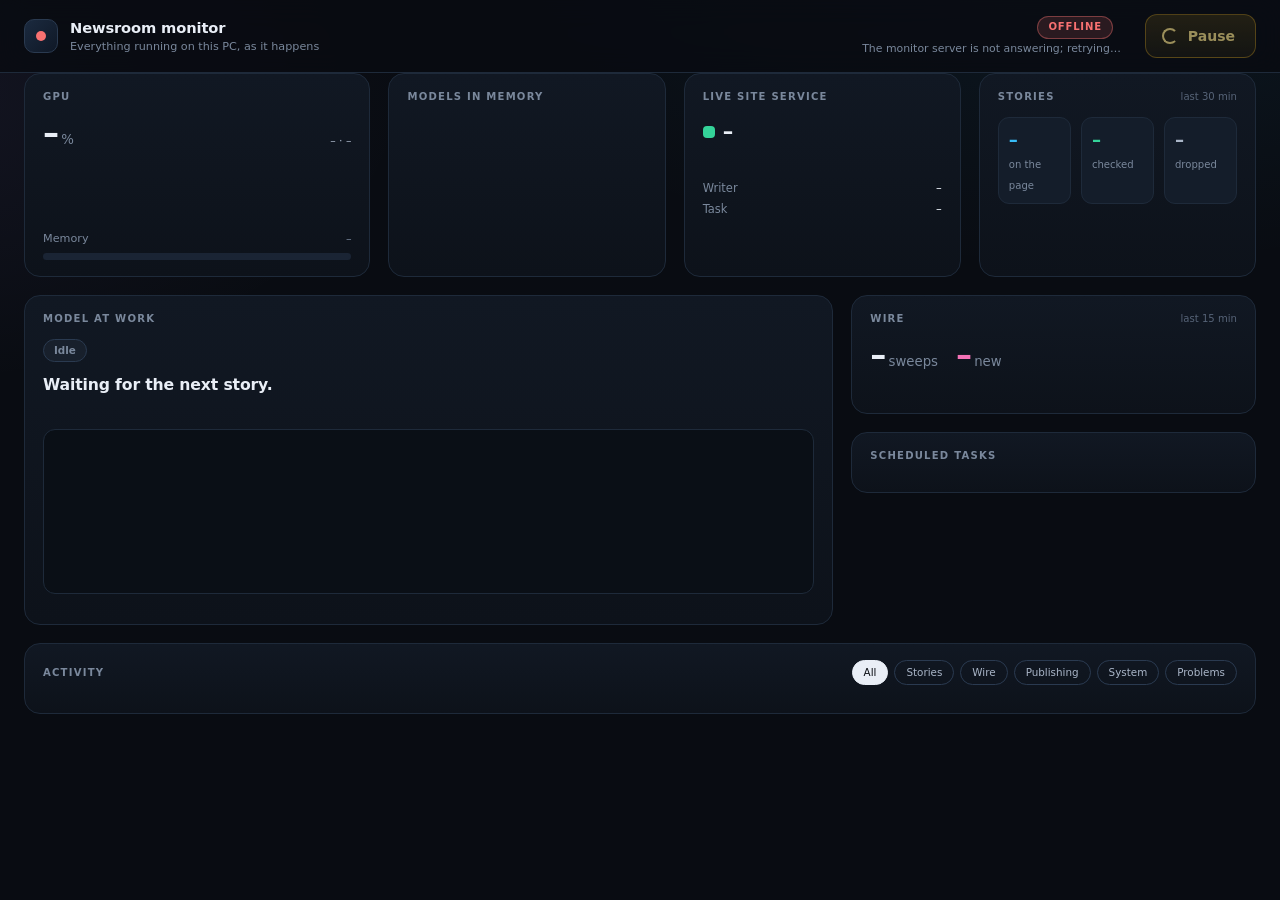
==== monitor/index.html @ ed770d17 "Local monitor: every task live, with a Pause / Resume control Co-Authored-By: Claude Opus 5.5 <norep" ====
<!doctype html>
<html lang="en">
<head>
<meta charset="utf-8">
<meta name="viewport" content="width=device-width, initial-scale=1">
<meta name="color-scheme" content="dark">
<title>Newsroom Monitor</title>
<link rel="icon" href="data:image/svg+xml,%3Csvg xmlns='http://www.w3.org/2000/svg' viewBox='0 0 32 32'%3E%3Ccircle cx='16' cy='16' r='9' fill='%2334D399'/%3E%3C/svg%3E">
<style>
  :root{
    --bg:#090C12;--bg2:#0D121A;--panel:#111823;--panel2:#141D2A;--line:#1E2A3A;--line2:#2A3A50;
    --ink:#E9EEF6;--soft:#AAB6C8;--dim:#7A889C;--faint:#566377;
    --green:#34D399;--green-w:rgba(52,211,153,.14);--cyan:#38BDF8;--cyan-w:rgba(56,189,248,.14);
    --violet:#A78BFA;--violet-w:rgba(167,139,250,.15);--amber:#FBBF24;--amber-w:rgba(251,191,36,.14);
    --red:#F87171;--red-w:rgba(248,113,113,.14);--pink:#F472B6;
    --mono:"Cascadia Code","JetBrains Mono",Consolas,ui-monospace,monospace;
    --sans:"Segoe UI Variable Text","Segoe UI",Inter,system-ui,sans-serif;
    color-scheme:dark;
  }
  *{box-sizing:border-box}
  html,body{margin:0;background:var(--bg);color:var(--ink);font:14px/1.45 var(--sans);-webkit-font-smoothing:antialiased}
  body{background:radial-gradient(1200px 600px at 85% -10%,rgba(56,189,248,.08),transparent 60%),radial-gradient(900px 500px at -10% 10%,rgba(167,139,250,.07),transparent 60%),var(--bg);min-height:100vh}
  .wrap{max-width:1500px;margin:0 auto;padding:0 24px}
  button{font:inherit;color:inherit}

  /* ---- header ---- */
  header{position:sticky;top:0;z-index:5;background:rgba(9,12,18,.82);backdrop-filter:blur(14px);border-bottom:1px solid var(--line)}
  .bar{display:flex;align-items:center;gap:24px;padding-block:14px}
  .brand{display:flex;align-items:center;gap:12px;min-width:0}
  .mark{position:relative;width:34px;height:34px;border-radius:10px;background:linear-gradient(135deg,#1B2A3F,#0F1826);border:1px solid var(--line2);display:grid;place-items:center;flex:none}
  .mark i{width:10px;height:10px;border-radius:50%;background:var(--green);box-shadow:0 0 0 0 rgba(52,211,153,.6);animation:pulse 2s infinite}
  .paused .mark i{background:var(--amber);animation:none;box-shadow:0 0 12px rgba(251,191,36,.5)}
  .down .mark i{background:var(--red);animation:none}
  @keyframes pulse{0%{box-shadow:0 0 0 0 rgba(52,211,153,.55)}70%{box-shadow:0 0 0 10px rgba(52,211,153,0)}100%{box-shadow:0 0 0 0 rgba(52,211,153,0)}}
  .brand h1{margin:0;font-size:1.05rem;font-weight:650;letter-spacing:-.01em}
  .brand p{margin:0;color:var(--dim);font-size:.8rem}
  .status{margin-left:auto;display:flex;flex-direction:column;align-items:flex-end;gap:2px;text-align:right;min-width:0}
  .state{display:inline-flex;align-items:center;gap:8px;font-weight:650;font-size:.95rem}
  .state .pill{padding:3px 10px;border-radius:999px;font-size:.72rem;letter-spacing:.08em;text-transform:uppercase;background:var(--green-w);color:var(--green);border:1px solid rgba(52,211,153,.35)}
  .paused .state .pill{background:var(--amber-w);color:var(--amber);border-color:rgba(251,191,36,.4)}
  .down .state .pill{background:var(--red-w);color:var(--red);border-color:rgba(248,113,113,.4)}
  .status small{color:var(--dim);font-size:.78rem;max-width:520px;white-space:nowrap;overflow:hidden;text-overflow:ellipsis}
  .control{display:inline-flex;align-items:center;gap:10px;padding:11px 20px 11px 16px;border-radius:12px;border:1px solid rgba(251,191,36,.45);background:linear-gradient(180deg,rgba(251,191,36,.18),rgba(251,191,36,.08));color:#FDE68A;font-weight:650;cursor:pointer;transition:transform .12s,background .2s,border-color .2s;flex:none}
  .control:hover{background:linear-gradient(180deg,rgba(251,191,36,.28),rgba(251,191,36,.12))}
  .control:active{transform:translateY(1px)}
  .control:focus-visible{outline:2px solid var(--amber);outline-offset:3px}
  .control svg{width:18px;height:18px}
  .control.resume{border-color:rgba(52,211,153,.5);background:linear-gradient(180deg,rgba(52,211,153,.2),rgba(52,211,153,.08));color:#A7F3D0}
  .control.resume:hover{background:linear-gradient(180deg,rgba(52,211,153,.3),rgba(52,211,153,.12))}
  .control.resume:focus-visible{outline-color:var(--green)}
  .control[disabled]{opacity:.6;cursor:progress}
  .control .spin{display:none;width:16px;height:16px;border:2px solid currentColor;border-right-color:transparent;border-radius:50%;animation:spin .8s linear infinite}
  .control[disabled] .spin{display:block}.control[disabled] svg{display:none}
  @keyframes spin{to{transform:rotate(360deg)}}
  .conn{display:inline-flex;align-items:center;gap:6px;color:var(--faint);font-size:.74rem}
  .conn i{width:6px;height:6px;border-radius:50%;background:var(--green)}
  .conn.off i{background:var(--red)}

  /* ---- grid and panels ---- */
  main{padding-block:22px 40px;display:grid;gap:18px}
  .row{display:grid;gap:18px}
  .top{grid-template-columns:1.25fr 1fr 1fr 1fr}
  .mid{grid-template-columns:minmax(0,2fr) minmax(0,1fr)}
  .panel{background:linear-gradient(180deg,var(--panel),var(--bg2));border:1px solid var(--line);border-radius:16px;padding:16px 18px;min-width:0;position:relative;overflow:hidden}
  .panel h2{margin:0 0 12px;display:flex;align-items:center;gap:8px;font-size:.72rem;font-weight:650;letter-spacing:.12em;text-transform:uppercase;color:var(--dim)}
  .panel h2 .aside{margin-left:auto;letter-spacing:0;text-transform:none;font-weight:500;color:var(--faint)}
  .big{font-size:2.3rem;font-weight:650;letter-spacing:-.03em;line-height:1;font-variant-numeric:tabular-nums}
  .big small{font-size:.95rem;color:var(--dim);font-weight:500;letter-spacing:0;margin-left:3px}
  .sub{color:var(--dim);font-size:.8rem}
  .kv{display:grid;grid-template-columns:auto 1fr;gap:5px 14px;font-size:.82rem;margin-top:10px}
  .kv dt{color:var(--dim)}.kv dd{margin:0;text-align:right;font-variant-numeric:tabular-nums;white-space:nowrap;overflow:hidden;text-overflow:ellipsis}
  .meter{height:7px;border-radius:99px;background:#1A2434;overflow:hidden;margin-top:6px}
  .meter b{display:block;height:100%;border-radius:99px;background:linear-gradient(90deg,var(--violet),var(--cyan));width:0;transition:width .6s ease}
  .spark{width:100%;height:64px;display:block;margin-top:10px}
  .gpu-head{display:flex;align-items:flex-end;justify-content:space-between;gap:12px}
  .gpu-name{font-size:.78rem;color:var(--soft);text-align:right}

  .chips{display:flex;flex-direction:column;gap:8px}
  .model{display:flex;align-items:center;gap:10px;padding:9px 11px;border-radius:11px;background:var(--panel2);border:1px solid var(--line)}
  .model .dot{width:8px;height:8px;border-radius:50%;background:var(--violet);box-shadow:0 0 10px var(--violet);flex:none}
  .model b{font-weight:600;font-size:.85rem;white-space:nowrap;overflow:hidden;text-overflow:ellipsis;min-width:0;flex:1}
  .model span{font-size:.75rem;color:var(--dim);white-space:nowrap}
  .empty{color:var(--faint);font-size:.85rem;padding:10px 0}

  .level{display:inline-flex;align-items:center;gap:8px;font-size:1.5rem;font-weight:700;letter-spacing:.02em}
  .level i{width:12px;height:12px;border-radius:4px;background:var(--green)}
  .level.LITE i{background:var(--cyan)}.level.HEADLINES i,.level.FROZEN i{background:var(--red)}.level.PAUSED i{background:var(--amber)}
  .workers{display:flex;flex-wrap:wrap;gap:6px;margin-top:12px}
  .workers span{font-size:.72rem;padding:3px 8px;border-radius:7px;background:var(--panel2);border:1px solid var(--line);color:var(--soft)}
  .workers span.warn{border-color:rgba(251,191,36,.45);color:var(--amber)}

  .counts{display:grid;grid-template-columns:repeat(3,1fr);gap:10px}
  .counts div{background:var(--panel2);border:1px solid var(--line);border-radius:11px;padding:9px 10px}
  .counts b{display:block;font-size:1.3rem;font-weight:650;font-variant-numeric:tabular-nums;letter-spacing:-.02em}
  .counts span{font-size:.72rem;color:var(--dim)}
  .counts .c1 b{color:var(--green)}.counts .c2 b{color:var(--cyan)}.counts .c3 b{color:var(--soft)}
  .bars{display:flex;align-items:flex-end;gap:2px;height:44px;margin-top:12px}
  .bars i{flex:1;background:var(--line2);border-radius:2px 2px 0 0;min-height:2px;position:relative}
  .bars i s{position:absolute;left:0;right:0;bottom:0;background:linear-gradient(180deg,var(--cyan),var(--green));border-radius:2px 2px 0 0;text-decoration:none}

  /* ---- model at work ---- */
  .work{min-height:330px;display:flex;flex-direction:column}
  .work-head{display:flex;flex-wrap:wrap;align-items:center;gap:8px 10px}
  .badge{display:inline-flex;align-items:center;gap:6px;padding:3px 10px;border-radius:999px;font-size:.74rem;font-weight:650;background:var(--violet-w);color:var(--violet);border:1px solid rgba(167,139,250,.35)}
  .badge.check{background:var(--cyan-w);color:var(--cyan);border-color:rgba(56,189,248,.35)}
  .badge.idle{background:#18202C;color:var(--dim);border-color:var(--line2)}
  .tag{font-size:.74rem;color:var(--soft);padding:3px 9px;border-radius:999px;border:1px solid var(--line2);font-family:var(--mono)}
  .elapsed{margin-left:auto;font-family:var(--mono);font-size:.82rem;color:var(--soft);font-variant-numeric:tabular-nums}
  .subject{margin:12px 0 10px;font-size:1.12rem;font-weight:600;letter-spacing:-.01em;line-height:1.35}
  .ink{flex:1;margin:0;padding:14px 16px;border-radius:12px;background:#0A0F16;border:1px solid var(--line);font:12.5px/1.6 var(--mono);color:#CFE3F7;white-space:pre-wrap;word-break:break-word;overflow:auto;max-height:300px;min-height:150px}
  .ink.live::after{content:"▍";color:var(--cyan);animation:blink 1s steps(2) infinite}
  @keyframes blink{50%{opacity:0}}
  .calls{list-style:none;margin:14px 0 0;padding:0;display:flex;flex-direction:column;gap:6px}
  .calls li{display:grid;grid-template-columns:110px minmax(0,1fr) auto;gap:12px;align-items:center;font-size:.8rem;padding:7px 10px;border-radius:9px;background:var(--panel2);border:1px solid var(--line)}
  .calls .p{color:var(--violet);font-weight:600;white-space:nowrap;overflow:hidden;text-overflow:ellipsis}
  .calls .p.check{color:var(--cyan)}
  .calls .s{white-space:nowrap;overflow:hidden;text-overflow:ellipsis;color:var(--soft)}
  .calls .m{font-family:var(--mono);color:var(--dim);font-size:.74rem;white-space:nowrap}
  .calls .bad{color:var(--red)}

  .side{display:flex;flex-direction:column;gap:18px;min-width:0}
  .wire-big{display:flex;gap:18px;align-items:baseline}
  .wire-last{margin-top:10px;font-size:.8rem;color:var(--soft);white-space:nowrap;overflow:hidden;text-overflow:ellipsis}
  .tasks{list-style:none;margin:0;padding:0;display:flex;flex-direction:column}
  .tasks li{display:grid;grid-template-columns:10px minmax(0,1fr) auto;gap:10px;align-items:center;padding:8px 0;border-top:1px solid var(--line)}
  .tasks li:first-child{border-top:0}
  .tasks i{width:8px;height:8px;border-radius:50%;background:var(--faint)}
  .tasks .Running i{background:var(--green);box-shadow:0 0 8px rgba(52,211,153,.7)}
  .tasks .Ready i{background:var(--cyan)}
  .tasks .Disabled i{background:var(--amber)}
  .tasks .retired{opacity:.5}
  .tasks b{display:block;font-size:.82rem;font-weight:600;white-space:nowrap;overflow:hidden;text-overflow:ellipsis}
  .tasks small{display:block;font-size:.74rem;color:var(--dim);white-space:nowrap;overflow:hidden;text-overflow:ellipsis}
  .tasks em{font-style:normal;font-size:.72rem;color:var(--soft);text-align:right;white-space:nowrap}

  /* ---- activity ---- */
  .filters{display:flex;flex-wrap:wrap;gap:6px;margin-left:auto}
  .filters button{border:1px solid var(--line2);background:transparent;color:var(--soft);font-size:.74rem;padding:4px 11px;border-radius:999px;cursor:pointer;letter-spacing:0;text-transform:none;font-weight:500}
  .filters button[aria-pressed=true]{background:var(--ink);color:var(--bg);border-color:var(--ink)}
  .filters button:focus-visible{outline:2px solid var(--cyan);outline-offset:2px}
  .feed{list-style:none;margin:0;padding:0;max-height:560px;overflow:auto}
  .feed li{display:grid;grid-template-columns:76px 128px minmax(0,1fr);gap:14px;align-items:baseline;padding:9px 4px;border-top:1px solid var(--line);font-size:.84rem}
  .feed li:first-child{border-top:0}
  .feed li.new{animation:arrive .9s ease}
  @keyframes arrive{from{background:rgba(56,189,248,.12)}to{background:transparent}}
  .feed time{font-family:var(--mono);color:var(--faint);font-size:.76rem}
  .kind{justify-self:start;font-size:.7rem;font-weight:650;letter-spacing:.04em;padding:2px 8px;border-radius:6px;white-space:nowrap;background:#18202C;color:var(--soft)}
  .k-story{background:var(--green-w);color:var(--green)}.k-check{background:var(--cyan-w);color:var(--cyan)}
  .k-drop{background:#18202C;color:var(--dim)}.k-pub{background:var(--violet-w);color:var(--violet)}
  .k-wire{background:rgba(244,114,182,.12);color:var(--pink)}.k-sys{background:var(--amber-w);color:var(--amber)}
  .k-bad{background:var(--red-w);color:var(--red)}
  .what{min-width:0}
  .what b{font-weight:550}
  .what span{color:var(--dim)}
  .what .why{display:block;color:var(--faint);font-size:.78rem;white-space:nowrap;overflow:hidden;text-overflow:ellipsis}

  .toast{position:fixed;left:50%;bottom:24px;transform:translate(-50%,20px);opacity:0;background:var(--panel2);border:1px solid var(--line2);padding:11px 18px;border-radius:12px;box-shadow:0 12px 40px rgba(0,0,0,.45);transition:all .25s;font-size:.85rem;pointer-events:none;max-width:90vw}
  .toast.show{opacity:1;transform:translate(-50%,0)}
  .toast.bad{border-color:rgba(248,113,113,.5)}

  @media (max-width:1200px){.top{grid-template-columns:1fr 1fr}.mid{grid-template-columns:1fr}}
  @media (max-width:640px){
    .wrap{padding:0 16px}
    .bar{flex-wrap:wrap;gap:12px}
    .status{order:3;flex-basis:100%;align-items:flex-start;text-align:left}
    .control{margin-left:auto}
    .top{grid-template-columns:1fr}
    .feed li{grid-template-columns:62px minmax(0,1fr)}
    .feed .kind{grid-column:2}.feed .what{grid-column:1/-1}
    .calls li{grid-template-columns:90px minmax(0,1fr)}.calls .m{display:none}
  }
  @media (prefers-reduced-motion:reduce){*{animation:none!important;transition:none!important}}
</style>
</head>
<body>
<header>
  <div class="wrap bar">
    <div class="brand">
      <div class="mark" aria-hidden="true"><i></i></div>
      <div><h1>Newsroom monitor</h1><p>Everything running on this PC, as it happens</p></div>
    </div>
    <div class="status">
      <div class="state"><span class="pill" id="state-pill">Connecting</span><span id="state-text"></span></div>
      <small id="state-detail"> </small>
    </div>
    <button type="button" class="control" id="control" disabled>
      <span class="spin" aria-hidden="true"></span>
      <svg viewBox="0 0 24 24" fill="currentColor" aria-hidden="true" id="control-icon"><rect x="6" y="5" width="4" height="14" rx="1.2"/><rect x="14" y="5" width="4" height="14" rx="1.2"/></svg>
      <span id="control-text">Pause</span>
    </button>
  </div>
</header>

<main class="wrap">
  <section class="row top" aria-label="Machine">
    <article class="panel">
      <h2>GPU <span class="aside" id="gpu-name"></span></h2>
      <div class="gpu-head">
        <div class="big" id="gpu-util">–<small>%</small></div>
        <div class="gpu-name"><span id="gpu-temp">–</span> · <span id="gpu-power">–</span></div>
      </div>
      <svg class="spark" id="spark" viewBox="0 0 300 64" preserveAspectRatio="none" aria-label="GPU use over the last ten minutes" role="img"></svg>
      <div class="sub" style="display:flex;justify-content:space-between;margin-top:8px"><span>Memory</span><span id="gpu-mem">–</span></div>
      <div class="meter"><b id="gpu-mem-bar"></b></div>
    </article>
    <article class="panel">
      <h2>Models in memory <span class="aside" id="ollama-up"></span></h2>
      <div class="chips" id="models"></div>
    </article>
    <article class="panel">
      <h2>Live site service <span class="aside" id="beat-age"></span></h2>
      <div class="level" id="level"><i></i><span>–</span></div>
      <div class="sub" id="level-why" style="margin-top:6px">&nbsp;</div>
      <dl class="kv"><dt>Writer</dt><dd id="writer">–</dd><dt>Task</dt><dd id="task-state">–</dd></dl>
      <div class="workers" id="workers"></div>
    </article>
    <article class="panel">
      <h2>Stories <span class="aside">last 30 min</span></h2>
      <div class="counts">
        <div class="c2"><b id="n-headline">–</b><span>on the page</span></div>
        <div class="c1"><b id="n-verified">–</b><span>checked</span></div>
        <div class="c3"><b id="n-dropped">–</b><span>dropped</span></div>
      </div>
      <div class="bars" id="bars" aria-label="Stories on the page, per minute" role="img"></div>
    </article>
  </section>

  <section class="row mid">
    <article class="panel work" aria-live="off">
      <h2>Model at work</h2>
      <div class="work-head">
        <span class="badge idle" id="work-badge">Idle</span>
        <span class="tag" id="work-model" hidden></span>
        <span class="elapsed" id="work-time"></span>
      </div>
      <p class="subject" id="work-subject">Waiting for the next story.</p>
      <p class="sub" id="ink-note" style="margin:0 0 8px">&nbsp;</p>
      <pre class="ink" id="ink"></pre>
      <ul class="calls" id="calls"></ul>
    </article>
    <div class="side">
      <article class="panel">
        <h2>Wire <span class="aside">last 15 min</span></h2>
        <div class="wire-big"><div class="big" id="w-sweeps">–<small>sweeps</small></div><div class="big" id="w-new" style="color:var(--pink)">–<small>new</small></div></div>
        <div class="wire-last" id="w-last">&nbsp;</div>
      </article>
      <article class="panel">
        <h2>Scheduled tasks <span class="aside" id="tasks-note"></span></h2>
        <ul class="tasks" id="tasks"></ul>
      </article>
    </div>
  </section>

  <section class="panel" aria-label="Activity">
    <h2>Activity
      <span class="filters" id="filters">
        <button type="button" data-f="all" aria-pressed="true">All</button>
        <button type="button" data-f="story" aria-pressed="false">Stories</button>
        <button type="button" data-f="wire" aria-pressed="false">Wire</button>
        <button type="button" data-f="pub" aria-pressed="false">Publishing</button>
        <button type="button" data-f="sys" aria-pressed="false">System</button>
        <button type="button" data-f="bad" aria-pressed="false">Problems</button>
      </span>
    </h2>
    <ul class="feed" id="feed"></ul>
  </section>
</main>

<div class="toast" id="toast" role="status"></div>

<script>
(function () {
  "use strict";
  var $ = function (id) { return document.getElementById(id); };
  function el(tag, cls, text) { var n = document.createElement(tag); if (cls) n.className = cls; if (text != null) n.textContent = text; return n; }
  function clock(t) { return new Date(t).toLocaleTimeString([], { hour: "2-digit", minute: "2-digit", second: "2-digit" }); }
  function ago(sec) { sec = Math.max(0, Math.round(sec)); return sec < 60 ? sec + " s" : sec < 3600 ? Math.round(sec / 60) + " min" : (sec / 3600).toFixed(1) + " h"; }
  function gb(bytes) { return (bytes / 1073741824).toFixed(1) + " GB"; }

  var PURPOSE = {
    live_triage: ["Filing", "Deciding if it is on topic, and which desk"],
    story_summary: ["Summarizing", "Writing the summary readers see"],
    entailment: ["Checking", "Checking the summary against the article"],
    live_score: ["Rating", "Rating how significant the story is"],
    live_sort: ["Sorting", "Same event as an earlier story? U.S. or world?"]
  };
  var state = { s: null, calls: [], open: null, events: [], filter: "all", sweeps: [], perMin: {} };

  /* ---------- the activity feed ---------- */
  function describe(e) {
    var k = e.kind, t = e.title || "";
    switch (k) {
      case "live-arrive": return ["On the page", "k-story", t, (e.source || "") + (e.status === "headline" ? " · headline only" : " · summarized"), "story"];
      case "live-verified": return ["Checked", "k-check", t, "significance " + e.score, "story"];
      case "live-drop": return ["Dropped", "k-drop", t, e.reason, "story"];
      case "live-sort": return ["Sorted", "k-story", t, (e.same_as ? "same event as an earlier story · " : "") + (e.scope === "world" ? "world" : "U.S.") + (e.reason ? " · " + e.reason : ""), "story"];
      case "live-sort-fail": return ["Sort failed", "k-bad", t, e.error || e.reason, "bad"];
      case "live-lead-check": return [String(e.swap) === "true" || e.swap === true ? "New lead" : "Lead check", "k-check", t, "score " + e.score + " · " + (e.reason || ""), "story"];
      case "live-lead-override": return ["Your lead pick", "k-sys", t || e.story_id, e.until ? "until " + clock(e.until) : "", "story"];
      case "live-publish": return ["Page rebuilt", "k-pub", e.stories + " stories", e.lead ? "lead: " + e.lead : "", "pub"];
      case "live-push": return ["Pushed live", "k-pub", e.stories + " stories sent to the public site", "", "pub"];
      case "live-push-fail": return ["Push failed", "k-bad", "The public site was not updated", e.error, "bad"];
      case "live-publish-fail": return ["Publish failed", "k-bad", "The page was not rebuilt", e.error, "bad"];
      case "live-days": return ["Archive", "k-pub", "Past days updated", e.files, "pub"];
      case "live-days-fail": return ["Archive failed", "k-bad", "Past days not updated", e.error, "bad"];
      case "live-market": return ["Markets", "k-wire", e.quotes + " quotes refreshed", "", "wire"];
      case "live-sweep": return ["Wire", "k-wire", e.source, e["new"] + " new of " + e.items, "wire"];
      case "live-source-fail": return ["Source failed", "k-bad", e.source, e.error, "bad"];
      case "live-level": return ["Level", /FROZEN|HEADLINES/.test(e.level) ? "k-bad" : "k-sys", (e.previous || "?") + " → " + e.level, e.reason, /FROZEN|HEADLINES/.test(e.level) ? "bad" : "sys"];
      case "live-writer": return ["Writer", "k-sys", "Switched to the " + e.which + " model", e.model, "sys"];
      case "live-start": return ["Started", "k-sys", "The live service started", "", "sys"];
      case "live-stop": return ["Stopped", "k-sys", "The live service stopped", "", "sys"];
      case "live-hung": return ["Hung", "k-bad", "Workers stopped answering", (e.workers || []).join(", "), "bad"];
      case "live-quarantine": return ["Held back", "k-bad", t, e.reason, "bad"];
      case "live-config-error": return ["Config error", "k-bad", "config/live.yaml", e.error, "bad"];
      case "owner-pause": return ["Paused", "k-sys", "You paused the newsroom", (e.unloaded && e.unloaded.length ? "unloaded " + e.unloaded.join(", ") : "no models were loaded"), "sys"];
      case "owner-resume": return ["Resumed", "k-sys", "You resumed the newsroom", "", "sys"];
      default: return null;
    }
  }
  function row(e, fresh) {
    var d = describe(e);
    if (!d) return null;
    var li = el("li", fresh ? "new" : "");
    li.dataset.f = d[4];
    li.appendChild(el("time", null, clock(e.t)));
    li.appendChild(el("span", "kind " + d[1], d[0]));
    var what = el("div", "what");
    what.appendChild(el("b", null, d[2] || ""));
    if (d[3]) what.appendChild(el("span", "why", d[3]));
    li.appendChild(what);
    li.hidden = !shows(li);
    return li;
  }
  function shows(li) { return state.filter === "all" || li.dataset.f === state.filter || (state.filter === "bad" && li.querySelector(".k-bad")); }
  function addRow(e, fresh) {
    if (e.kind === "live-sweep" && !Number(e["new"])) return;
    var li = row(e, fresh);
    if (!li) return;
    var feed = $("feed");
    feed.insertBefore(li, feed.firstChild);
    while (feed.children.length > 400) feed.removeChild(feed.lastChild);
  }
  $("filters").addEventListener("click", function (ev) {
    var b = ev.target.closest("button");
    if (!b) return;
    state.filter = b.dataset.f;
    Array.prototype.forEach.call(this.children, function (x) { x.setAttribute("aria-pressed", String(x === b)); });
    Array.prototype.forEach.call($("feed").children, function (li) { li.hidden = !shows(li); });
  });

  /* ---------- per-minute bars and the wire ---------- */
  function minute(t) { return Math.floor(new Date(t).getTime() / 60000); }
  function count(e) {
    if (e.kind === "live-arrive" || e.kind === "live-verified" || e.kind === "live-drop") {
      var m = minute(e.t), c = state.perMin[m] || (state.perMin[m] = { arrive: 0, verified: 0, drop: 0 });
      c[e.kind === "live-arrive" ? "arrive" : e.kind === "live-verified" ? "verified" : "drop"]++;
    }
    if (e.kind === "live-sweep") state.sweeps.push(e);
  }
  function drawBars() {
    var now = minute(Date.now()), box = $("bars"), max = 1, totals = { arrive: 0, verified: 0, drop: 0 }, cols = [];
    for (var m = now - 29; m <= now; m++) {
      var c = state.perMin[m] || { arrive: 0, verified: 0, drop: 0 };
      totals.arrive += c.arrive; totals.verified += c.verified; totals.drop += c.drop;
      cols.push(c.arrive + c.verified); max = Math.max(max, c.arrive + c.verified);
    }
    box.textContent = "";
    cols.forEach(function (n) { var i = el("i"), s = el("s"); s.style.height = (n / max * 100) + "%"; i.appendChild(s); i.title = n + " stories"; box.appendChild(i); });
    $("n-verified").textContent = totals.verified; $("n-headline").textContent = totals.arrive; $("n-dropped").textContent = totals.drop;
    var cut = Date.now() - 15 * 60000;
    state.sweeps = state.sweeps.filter(function (e) { return new Date(e.t).getTime() >= cut; });
    var fresh = state.sweeps.reduce(function (n, e) { return n + Number(e["new"] || 0); }, 0);
    $("w-sweeps").firstChild.textContent = state.sweeps.length;
    $("w-new").firstChild.textContent = fresh;
    var last = state.sweeps[state.sweeps.length - 1];
    $("w-last").textContent = last ? "Last: " + last.source + " · " + clock(last.t) : "No sweeps in the last 15 minutes";
  }

  /* ---------- the model at work ---------- */
  function purpose(p) { return PURPOSE[p] || [p || "Model", ""]; }
  function startCall(e, replay) {
    state.open = { id: e.id, purpose: e.purpose, model: e.model, subject: e.subject || e.label || "", start: new Date(e.t).getTime(), text: "" };
    if (!replay) renderWork();
  }
  function endCall(e, replay) {
    var o = state.open && state.open.id === e.id ? state.open : null;
    state.calls.unshift({ purpose: o ? o.purpose : "", subject: o ? o.subject : "", model: o ? o.model : "", ok: String(e.ok) !== "false" && e.ok !== false,
      secs: o ? (new Date(e.t).getTime() - o.start) / 1000 : null, chars: e.chars, error: e.error, end: new Date(e.t).getTime() });
    state.calls = state.calls.slice(0, 6);
    if (o) state.last = o;
    state.open = null;
    if (!replay) { renderWork(); renderCalls(); }
  }
  function renderWork() {
    var o = state.open, badge = $("work-badge"), ink = $("ink");
    if (o) {
      var p = purpose(o.purpose);
      badge.textContent = p[0]; badge.className = "badge" + (o.purpose === "entailment" ? " check" : "");
      badge.title = p[1];
      $("work-model").hidden = false; $("work-model").textContent = o.model;
      $("work-subject").textContent = clean(o.subject);
      ink.textContent = o.text; ink.classList.add("live");
      ink.scrollTop = ink.scrollHeight;
      $("ink-note").textContent = p[1] + ", as it writes";
    } else {
      badge.textContent = "Idle"; badge.className = "badge idle"; badge.title = "";
      $("work-model").hidden = true;
      $("work-subject").textContent = state.s && state.s.paused ? "Paused. Nothing runs on the GPU until you resume." : "Waiting for the next story.";
      ink.classList.remove("live");
      ink.textContent = state.last ? state.last.text : "";
      $("ink-note").textContent = state.last ? "Last output: " + purpose(state.last.purpose)[0].toLowerCase() + " · " + clean(state.last.subject) + " · " + clock(state.last.start) : "No model output yet.";
    }
    tickWork();
  }
  // The subject is the start of the prompt: keep the story's title, not the text that follows it.
  function clean(subject) { return String(subject || "").replace(/^(HEADLINE|TITLE|STORY)\s+/, "").split(/\s+(?:SUMMARY|ARTICLE|SOURCE|TEXT|CANDIDATES?|EARLIER)\b/)[0]; }
  function tickWork() {
    var o = state.open;
    $("work-time").textContent = o ? ((Date.now() - o.start) / 1000).toFixed(0) + " s" : "";
  }
  function renderCalls() {
    var ul = $("calls");
    ul.textContent = "";
    state.calls.forEach(function (c) {
      var li = el("li"), p = purpose(c.purpose);
      li.appendChild(el("span", "p" + (c.purpose === "entailment" ? " check" : ""), p[0]));
      li.appendChild(el("span", "s", clean(c.subject)));
      li.appendChild(el("span", "m" + (c.ok ? "" : " bad"), c.ok ? (c.secs != null ? c.secs.toFixed(1) + " s · " : "") + (c.chars || 0) + " chars" : "failed" + (c.error ? ": " + String(c.error).slice(0, 40) : "")));
      ul.appendChild(li);
    });
  }

  /* ---------- the state: GPU, models, service, tasks ---------- */
  function spark(hist) {
    var svg = $("spark"), n = hist.length;
    if (n < 2) { svg.innerHTML = ""; return; }
    var t0 = Date.now() / 1000 - 600, pts = hist.map(function (h) { return [Math.max(0, (h[0] - t0) / 600 * 300), 62 - (h[1] || 0) / 100 * 58]; });
    var line = pts.map(function (p, i) { return (i ? "L" : "M") + p[0].toFixed(1) + " " + p[1].toFixed(1); }).join(" ");
    var area = line + " L" + pts[n - 1][0].toFixed(1) + " 64 L" + pts[0][0].toFixed(1) + " 64 Z";
    svg.innerHTML = '<defs><linearGradient id="g" x1="0" y1="0" x2="0" y2="1"><stop offset="0" stop-color="#38BDF8" stop-opacity=".45"/><stop offset="1" stop-color="#38BDF8" stop-opacity="0"/></linearGradient></defs>'
      + '<path d="M0 33 H300" stroke="#1E2A3A" stroke-dasharray="3 4" fill="none"/>'
      + '<path d="' + area + '" fill="url(#g)"/><path d="' + line + '" fill="none" stroke="#38BDF8" stroke-width="1.6" vector-effect="non-scaling-stroke"/>';
  }
  function renderState(s) {
    state.s = s;
    var g = s.gpu || {};
    $("gpu-name").textContent = g.name || "no NVIDIA card found";
    $("gpu-util").firstChild.textContent = g.util != null ? Math.round(g.util) : "–";
    $("gpu-temp").textContent = g.temp != null ? Math.round(g.temp) + " °C" : "–";
    $("gpu-power").textContent = g.power != null ? Math.round(g.power) + " W" : "–";
    $("gpu-mem").textContent = g.mem_total ? (g.mem_used / 1024).toFixed(1) + " / " + (g.mem_total / 1024).toFixed(1) + " GB" : "–";
    $("gpu-mem-bar").style.width = g.mem_total ? (g.mem_used / g.mem_total * 100).toFixed(1) + "%" : "0";
    spark(s.history || []);

    var models = (s.ollama || {}).models || [], box = $("models");
    $("ollama-up").textContent = (s.ollama || {}).up ? "Ollama running" : "Ollama not answering";
    box.textContent = "";
    if (!models.length) box.appendChild(el("div", "empty", "No models loaded. The newsroom is not using the GPU."));
    models.forEach(function (m) {
      var row = el("div", "model");
      row.appendChild(el("i", "dot"));
      row.appendChild(el("b", null, m.name));
      var left = m.until ? (new Date(m.until) - Date.now()) / 1000 : null;
      row.appendChild(el("span", null, gb(m.vram) + (left != null && left > 0 ? " · unloads in " + ago(left) : "") + (m.newsroom ? "" : " · not the newsroom's")));
      box.appendChild(row);
    });

    var b = s.heartbeat || {}, paused = !!s.paused, stale = b.age == null || b.age > 600;
    var running = s.service === "Running" && !stale;
    var levelName = paused ? "PAUSED" : running ? (b.level || "–") : s.service === "Running" ? "NOT ANSWERING" : "STOPPED";
    var lv = $("level");
    lv.className = "level " + (paused ? "PAUSED" : running ? b.level : "FROZEN");
    lv.lastChild.textContent = levelName;
    $("level-why").textContent = paused ? "Paused by you" + (s.pause && s.pause.since ? " at " + clock(s.pause.since) : "") : running ? (b.reason || "All lanes working") : "The service is not running";
    $("writer").textContent = b.writer || "–";
    $("task-state").textContent = s.service || "–";
    $("beat-age").textContent = b.age != null ? "heartbeat " + ago(b.age) + " ago" : "";
    var w = $("workers"); w.textContent = "";
    Object.keys(b.workers || {}).forEach(function (k) {
      var n = b.workers[k], sp = el("span", n ? "warn" : "", k + (n ? " · " + n + " restart" + (n > 1 ? "s" : "") : ""));
      w.appendChild(sp);
    });

    var tasks = $("tasks"); tasks.textContent = "";
    (s.tasks || []).forEach(function (t) {
      var li = el("li", (t.state || "") + (/^Retired/.test(t.about) ? " retired" : ""));
      li.appendChild(el("i"));
      var mid = el("div");
      mid.appendChild(el("b", null, t.name.replace(/^newsroom-/, "")));
      mid.appendChild(el("small", null, t.about || ""));
      li.appendChild(mid);
      var when = t.state === "Running" ? "running" : t.state === "Disabled" ? "disabled" : t.next ? "next " + new Date(t.next).toLocaleTimeString([], { hour: "2-digit", minute: "2-digit" }) : t.state;
      li.appendChild(el("em", null, when));
      li.title = "Last run " + (t.last ? new Date(t.last).toLocaleString() : "never") + " · result " + t.result;
      tasks.appendChild(li);
    });
    $("tasks-note").textContent = (s.tasks || []).length ? "" : "loading…";

    document.body.className = paused ? "paused" : running ? "" : "down";
    $("state-pill").textContent = paused ? "Paused" : running ? "Running" : "Stopped";
    $("state-text").textContent = paused ? "No newsroom work on the GPU" : running ? (state.open ? purpose(state.open.purpose)[0] + " now" : "Live") : "";
    $("state-detail").textContent = paused ? "Resume to start the live site again" : running ? "Level " + b.level + (b.reason ? " · " + b.reason : "") : "The live-site task is " + (s.service || "unknown").toLowerCase();
    var c = $("control");
    c.disabled = !!s.busy || state.posting;
    c.classList.toggle("resume", paused);
    $("control-text").textContent = s.busy === "pausing" ? "Pausing…" : s.busy === "resuming" ? "Resuming…" : paused ? "Resume" : "Pause";
    $("control-icon").innerHTML = paused ? '<path d="M8 5.5v13a1 1 0 0 0 1.5.86l10.2-6.5a1 1 0 0 0 0-1.72L9.5 4.64A1 1 0 0 0 8 5.5z"/>' : '<rect x="6" y="5" width="4" height="14" rx="1.2"/><rect x="14" y="5" width="4" height="14" rx="1.2"/>';
    c.title = paused ? "Start the live site and its model work again" : "Stop the live site and free the GPU: no newsroom model runs until you resume";
    if (!state.open) renderWork();
  }

  /* ---------- pause / resume ---------- */
  function toast(text, bad) {
    var t = $("toast"); t.textContent = text; t.className = "toast show" + (bad ? " bad" : "");
    clearTimeout(toast.timer); toast.timer = setTimeout(function () { t.className = "toast"; }, 4200);
  }
  $("control").addEventListener("click", function () {
    var resume = state.s && state.s.paused, c = this;
    state.posting = true; c.disabled = true;
    $("control-text").textContent = resume ? "Resuming…" : "Pausing…";
    fetch(resume ? "/api/resume" : "/api/pause", { method: "POST", headers: { "X-Monitor": "1" } })
      .then(function (r) { return r.json().catch(function () { return { ok: false, error: "HTTP " + r.status }; }); })
      .then(function (r) {
        if (r.ok) toast(resume ? "Resumed. The live site is starting up." : "Paused. The live site is stopped" + (r.unloaded && r.unloaded.length ? " and " + r.unloaded.length + " model" + (r.unloaded.length > 1 ? "s" : "") + " unloaded." : "; no models were loaded."));
        else toast("That did not work: " + (r.error || "unknown error"), true);
      })
      .catch(function () { toast("The monitor did not answer.", true); })
      .then(function () { state.posting = false; if (state.s) renderState(state.s); });
  });

  /* ---------- the stream ---------- */
  function handle(e, replay) {
    if (e.kind === "ink-start") return startCall(e, replay);
    if (e.kind === "ink") { if (state.open && state.open.id === e.id) { state.open.text += e.text || ""; if (!replay) { var ink = $("ink"); ink.textContent = state.open.text; ink.scrollTop = ink.scrollHeight; } } return; }
    if (e.kind === "ink-end") return endCall(e, replay);
    count(e);
    addRow(e, !replay);
  }
  function connect() {
    var src = new EventSource("/api/stream");
    src.addEventListener("state", function (m) { renderState(JSON.parse(m.data)); });
    src.addEventListener("backlog", function (m) {
      $("feed").textContent = ""; state.calls = []; state.open = null; state.perMin = {}; state.sweeps = [];
      JSON.parse(m.data).forEach(function (e) { handle(e, true); });
      renderWork(); renderCalls(); drawBars();
    });
    src.addEventListener("event", function (m) { try { handle(JSON.parse(m.data), false); } catch (err) {} });
    src.onerror = function () { document.body.classList.add("down"); $("state-pill").textContent = "Offline"; $("state-detail").textContent = "The monitor server is not answering; retrying…"; };
  }
  setInterval(tickWork, 1000);
  setInterval(drawBars, 5000);
  connect();
})();
</script>
</body>
</html>
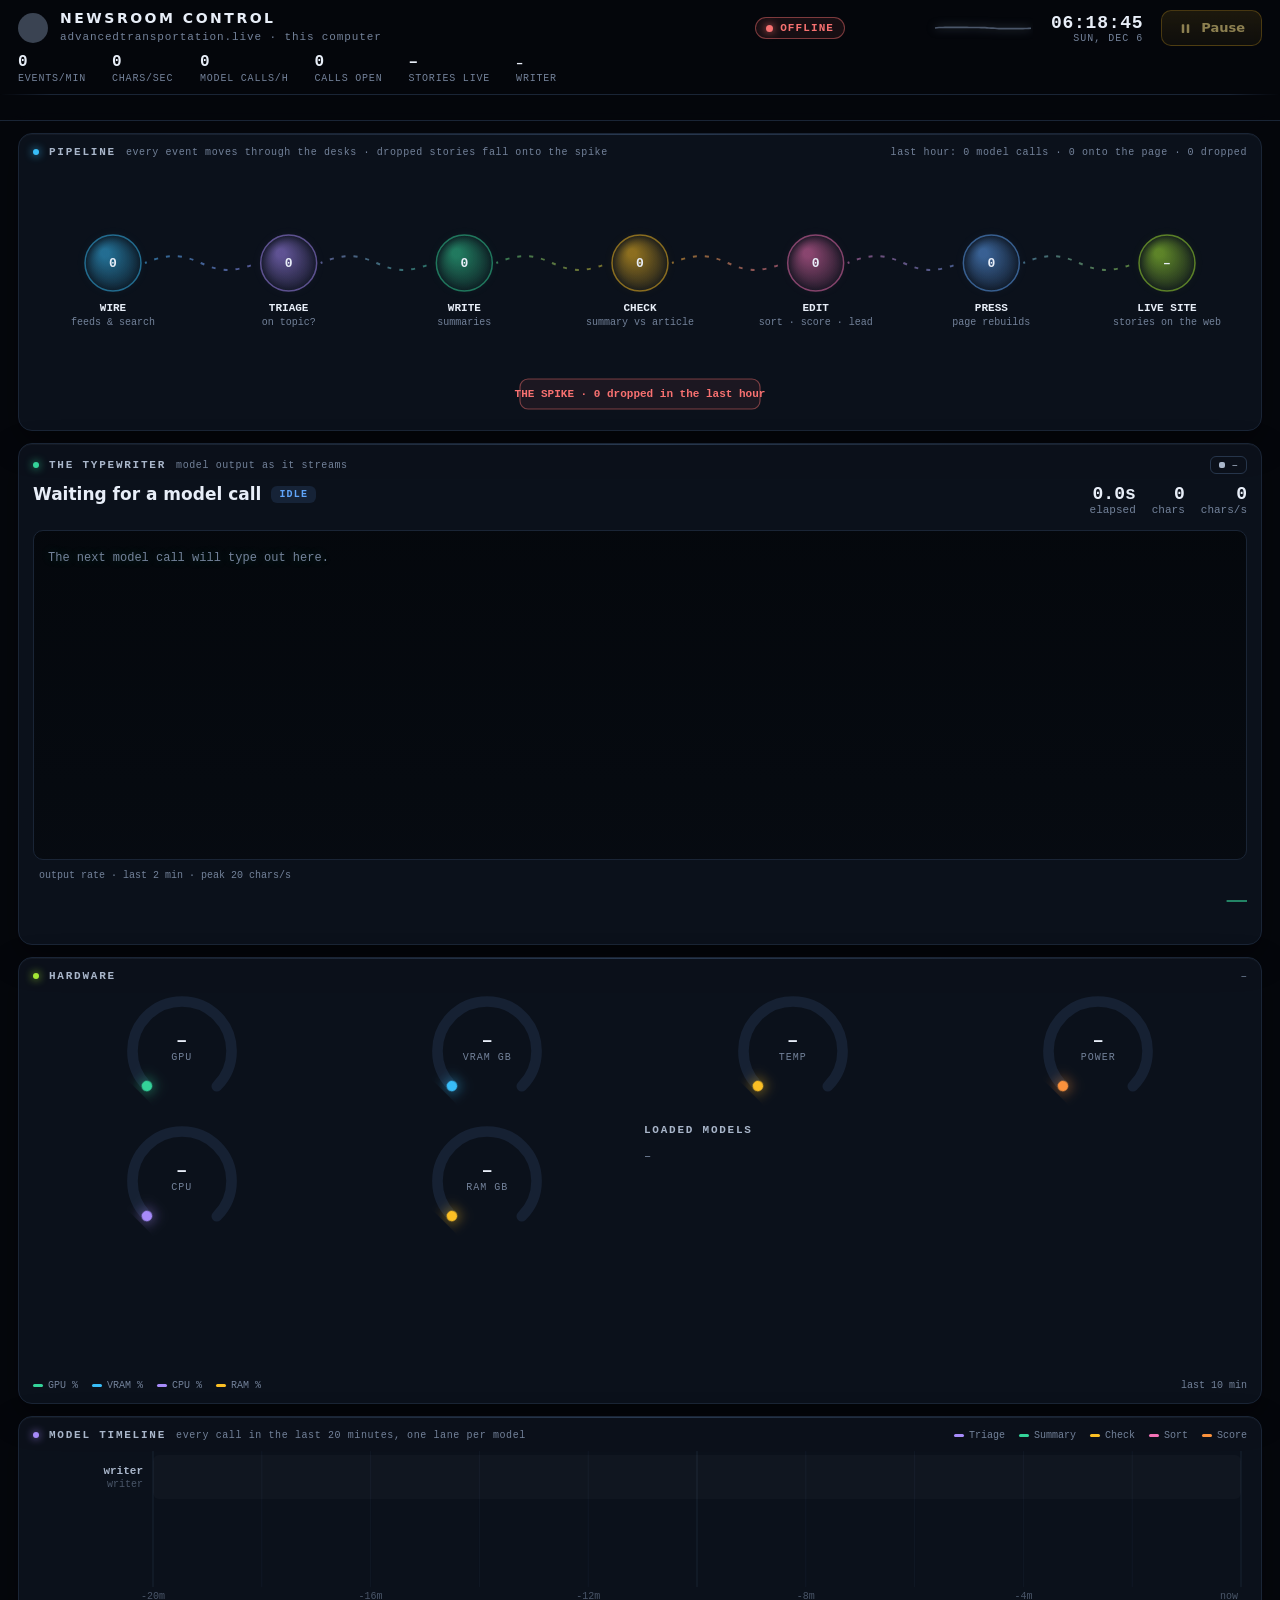
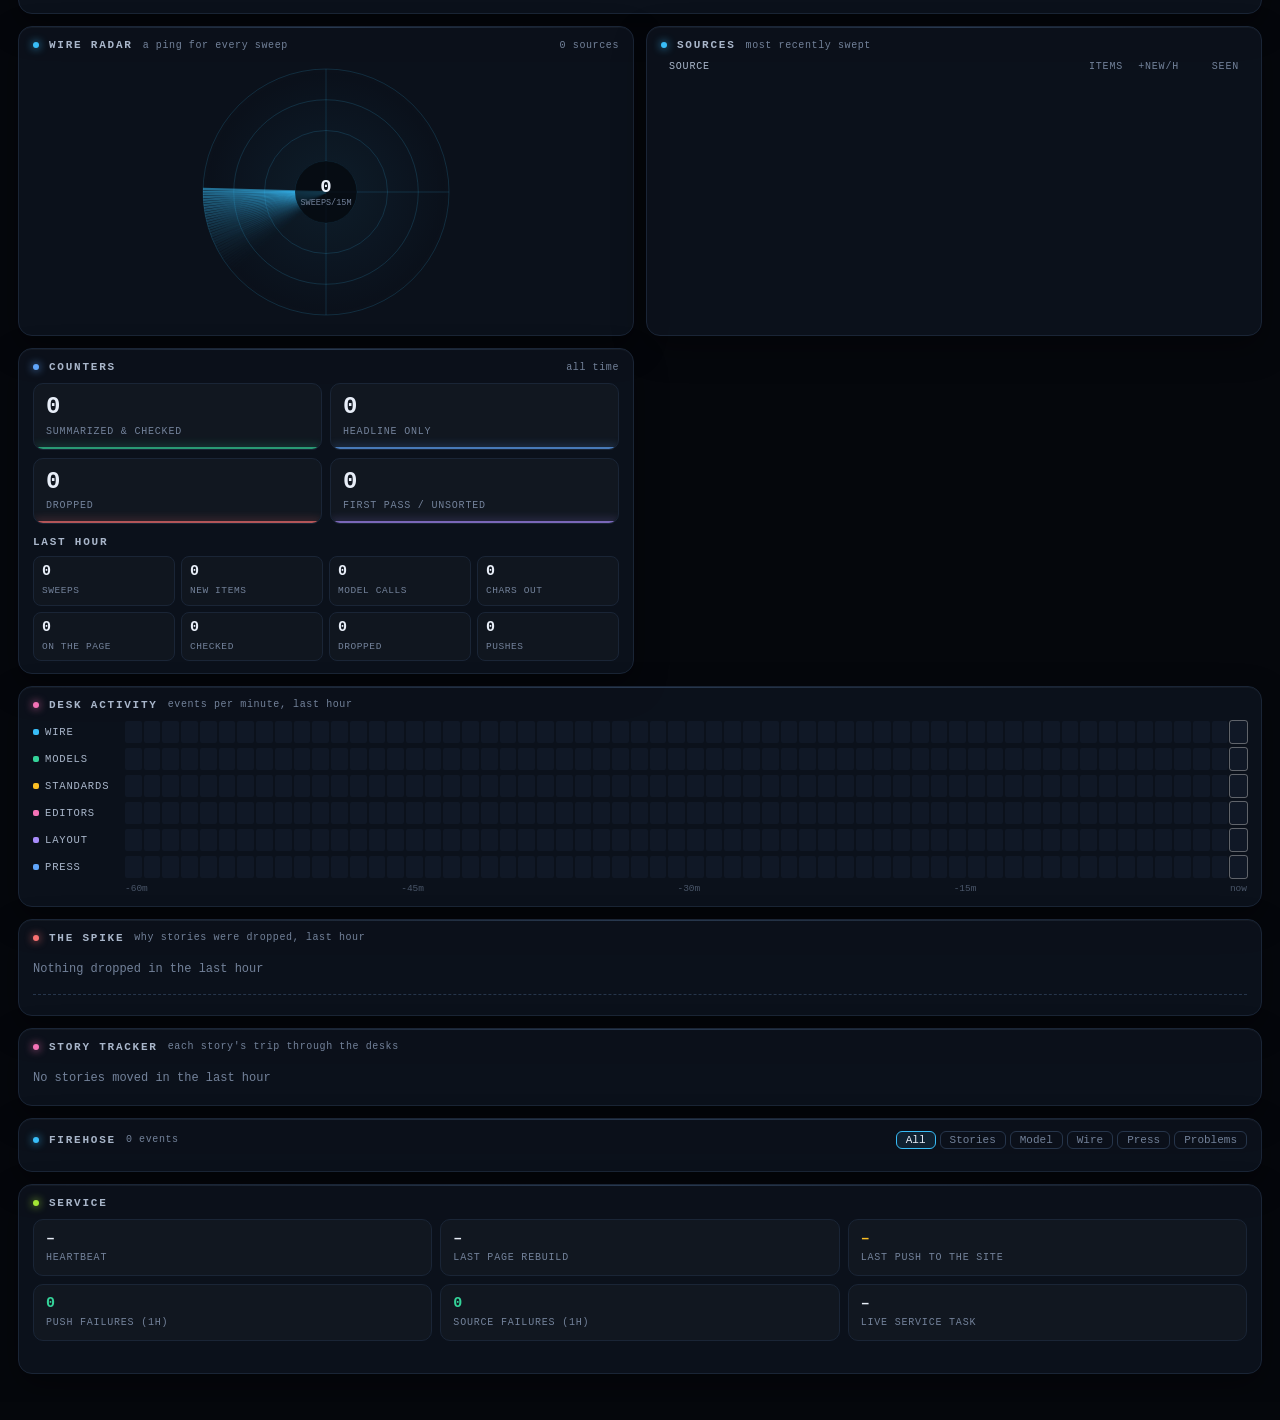
==== commit 2714a589: "Local monitor rebuilt as Newsroom Control: animated pipeline, live model transcript, hardware, timel" ====
--- a/monitor/index.html
+++ b/monitor/index.html
@@ -4,268 +4,396 @@
 <meta charset="utf-8">
 <meta name="viewport" content="width=device-width, initial-scale=1">
 <meta name="color-scheme" content="dark">
-<title>Newsroom Monitor</title>
+<title>Newsroom Control</title>
 <link rel="icon" href="data:image/svg+xml,%3Csvg xmlns='http://www.w3.org/2000/svg' viewBox='0 0 32 32'%3E%3Ccircle cx='16' cy='16' r='9' fill='%2334D399'/%3E%3C/svg%3E">
 <style>
   :root{
-    --bg:#090C12;--bg2:#0D121A;--panel:#111823;--panel2:#141D2A;--line:#1E2A3A;--line2:#2A3A50;
-    --ink:#E9EEF6;--soft:#AAB6C8;--dim:#7A889C;--faint:#566377;
-    --green:#34D399;--green-w:rgba(52,211,153,.14);--cyan:#38BDF8;--cyan-w:rgba(56,189,248,.14);
-    --violet:#A78BFA;--violet-w:rgba(167,139,250,.15);--amber:#FBBF24;--amber-w:rgba(251,191,36,.14);
-    --red:#F87171;--red-w:rgba(248,113,113,.14);--pink:#F472B6;
-    --mono:"Cascadia Code","JetBrains Mono",Consolas,ui-monospace,monospace;
-    --sans:"Segoe UI Variable Text","Segoe UI",Inter,system-ui,sans-serif;
+    --bg:#05070C;--panel:rgba(14,20,31,.78);--line:#1A2536;--line2:#26354B;
+    --ink:#E8EEF8;--soft:#A9B6CA;--dim:#73829A;--faint:#4A5669;
+    --wire:#38BDF8;--triage:#A78BFA;--write:#34D399;--check:#FBBF24;--edit:#F472B6;--press:#60A5FA;--site:#A3E635;
+    --score:#FB923C;--bad:#F87171;--good:#34D399;
+    --mono:"Cascadia Code","Cascadia Mono","JetBrains Mono",Consolas,ui-monospace,monospace;
+    --sans:"Segoe UI Variable Display","Segoe UI",Inter,system-ui,sans-serif;
     color-scheme:dark;
   }
   *{box-sizing:border-box}
-  html,body{margin:0;background:var(--bg);color:var(--ink);font:14px/1.45 var(--sans);-webkit-font-smoothing:antialiased}
-  body{background:radial-gradient(1200px 600px at 85% -10%,rgba(56,189,248,.08),transparent 60%),radial-gradient(900px 500px at -10% 10%,rgba(167,139,250,.07),transparent 60%),var(--bg);min-height:100vh}
-  .wrap{max-width:1500px;margin:0 auto;padding:0 24px}
+  html,body{margin:0;background:var(--bg);color:var(--ink);font:13px/1.4 var(--sans);-webkit-font-smoothing:antialiased}
+  body{min-height:100vh;overflow-x:hidden}
+  body::before{content:"";position:fixed;inset:0;z-index:-2;
+    background:
+      radial-gradient(1100px 520px at 88% -8%,rgba(56,189,248,.10),transparent 60%),
+      radial-gradient(900px 600px at -8% 30%,rgba(167,139,250,.08),transparent 60%),
+      radial-gradient(800px 500px at 50% 110%,rgba(52,211,153,.07),transparent 60%),var(--bg)}
+  body::after{content:"";position:fixed;inset:0;z-index:-1;pointer-events:none;opacity:.5;
+    background-image:linear-gradient(rgba(120,160,220,.045) 1px,transparent 1px),linear-gradient(90deg,rgba(120,160,220,.045) 1px,transparent 1px);
+    background-size:44px 44px;mask-image:radial-gradient(ellipse at center,#000 40%,transparent 85%)}
+  .scan{position:fixed;left:0;right:0;height:140px;top:-140px;z-index:-1;pointer-events:none;
+    background:linear-gradient(180deg,transparent,rgba(56,189,248,.035),transparent);animation:scan 9s linear infinite}
+  @keyframes scan{to{transform:translateY(calc(100vh + 140px))}}
   button{font:inherit;color:inherit}
 
-  /* ---- header ---- */
-  header{position:sticky;top:0;z-index:5;background:rgba(9,12,18,.82);backdrop-filter:blur(14px);border-bottom:1px solid var(--line)}
-  .bar{display:flex;align-items:center;gap:24px;padding-block:14px}
-  .brand{display:flex;align-items:center;gap:12px;min-width:0}
-  .mark{position:relative;width:34px;height:34px;border-radius:10px;background:linear-gradient(135deg,#1B2A3F,#0F1826);border:1px solid var(--line2);display:grid;place-items:center;flex:none}
-  .mark i{width:10px;height:10px;border-radius:50%;background:var(--green);box-shadow:0 0 0 0 rgba(52,211,153,.6);animation:pulse 2s infinite}
-  .paused .mark i{background:var(--amber);animation:none;box-shadow:0 0 12px rgba(251,191,36,.5)}
-  .down .mark i{background:var(--red);animation:none}
-  @keyframes pulse{0%{box-shadow:0 0 0 0 rgba(52,211,153,.55)}70%{box-shadow:0 0 0 10px rgba(52,211,153,0)}100%{box-shadow:0 0 0 0 rgba(52,211,153,0)}}
-  .brand h1{margin:0;font-size:1.05rem;font-weight:650;letter-spacing:-.01em}
-  .brand p{margin:0;color:var(--dim);font-size:.8rem}
-  .status{margin-left:auto;display:flex;flex-direction:column;align-items:flex-end;gap:2px;text-align:right;min-width:0}
-  .state{display:inline-flex;align-items:center;gap:8px;font-weight:650;font-size:.95rem}
-  .state .pill{padding:3px 10px;border-radius:999px;font-size:.72rem;letter-spacing:.08em;text-transform:uppercase;background:var(--green-w);color:var(--green);border:1px solid rgba(52,211,153,.35)}
-  .paused .state .pill{background:var(--amber-w);color:var(--amber);border-color:rgba(251,191,36,.4)}
-  .down .state .pill{background:var(--red-w);color:var(--red);border-color:rgba(248,113,113,.4)}
-  .status small{color:var(--dim);font-size:.78rem;max-width:520px;white-space:nowrap;overflow:hidden;text-overflow:ellipsis}
-  .control{display:inline-flex;align-items:center;gap:10px;padding:11px 20px 11px 16px;border-radius:12px;border:1px solid rgba(251,191,36,.45);background:linear-gradient(180deg,rgba(251,191,36,.18),rgba(251,191,36,.08));color:#FDE68A;font-weight:650;cursor:pointer;transition:transform .12s,background .2s,border-color .2s;flex:none}
-  .control:hover{background:linear-gradient(180deg,rgba(251,191,36,.28),rgba(251,191,36,.12))}
-  .control:active{transform:translateY(1px)}
-  .control:focus-visible{outline:2px solid var(--amber);outline-offset:3px}
-  .control svg{width:18px;height:18px}
-  .control.resume{border-color:rgba(52,211,153,.5);background:linear-gradient(180deg,rgba(52,211,153,.2),rgba(52,211,153,.08));color:#A7F3D0}
-  .control.resume:hover{background:linear-gradient(180deg,rgba(52,211,153,.3),rgba(52,211,153,.12))}
-  .control.resume:focus-visible{outline-color:var(--green)}
-  .control[disabled]{opacity:.6;cursor:progress}
-  .control .spin{display:none;width:16px;height:16px;border:2px solid currentColor;border-right-color:transparent;border-radius:50%;animation:spin .8s linear infinite}
-  .control[disabled] .spin{display:block}.control[disabled] svg{display:none}
-  @keyframes spin{to{transform:rotate(360deg)}}
-  .conn{display:inline-flex;align-items:center;gap:6px;color:var(--faint);font-size:.74rem}
-  .conn i{width:6px;height:6px;border-radius:50%;background:var(--green)}
-  .conn.off i{background:var(--red)}
-
-  /* ---- grid and panels ---- */
-  main{padding-block:22px 40px;display:grid;gap:18px}
-  .row{display:grid;gap:18px}
-  .top{grid-template-columns:1.25fr 1fr 1fr 1fr}
-  .mid{grid-template-columns:minmax(0,2fr) minmax(0,1fr)}
-  .panel{background:linear-gradient(180deg,var(--panel),var(--bg2));border:1px solid var(--line);border-radius:16px;padding:16px 18px;min-width:0;position:relative;overflow:hidden}
-  .panel h2{margin:0 0 12px;display:flex;align-items:center;gap:8px;font-size:.72rem;font-weight:650;letter-spacing:.12em;text-transform:uppercase;color:var(--dim)}
-  .panel h2 .aside{margin-left:auto;letter-spacing:0;text-transform:none;font-weight:500;color:var(--faint)}
-  .big{font-size:2.3rem;font-weight:650;letter-spacing:-.03em;line-height:1;font-variant-numeric:tabular-nums}
-  .big small{font-size:.95rem;color:var(--dim);font-weight:500;letter-spacing:0;margin-left:3px}
-  .sub{color:var(--dim);font-size:.8rem}
-  .kv{display:grid;grid-template-columns:auto 1fr;gap:5px 14px;font-size:.82rem;margin-top:10px}
-  .kv dt{color:var(--dim)}.kv dd{margin:0;text-align:right;font-variant-numeric:tabular-nums;white-space:nowrap;overflow:hidden;text-overflow:ellipsis}
-  .meter{height:7px;border-radius:99px;background:#1A2434;overflow:hidden;margin-top:6px}
-  .meter b{display:block;height:100%;border-radius:99px;background:linear-gradient(90deg,var(--violet),var(--cyan));width:0;transition:width .6s ease}
-  .spark{width:100%;height:64px;display:block;margin-top:10px}
-  .gpu-head{display:flex;align-items:flex-end;justify-content:space-between;gap:12px}
-  .gpu-name{font-size:.78rem;color:var(--soft);text-align:right}
-
-  .chips{display:flex;flex-direction:column;gap:8px}
-  .model{display:flex;align-items:center;gap:10px;padding:9px 11px;border-radius:11px;background:var(--panel2);border:1px solid var(--line)}
-  .model .dot{width:8px;height:8px;border-radius:50%;background:var(--violet);box-shadow:0 0 10px var(--violet);flex:none}
-  .model b{font-weight:600;font-size:.85rem;white-space:nowrap;overflow:hidden;text-overflow:ellipsis;min-width:0;flex:1}
-  .model span{font-size:.75rem;color:var(--dim);white-space:nowrap}
-  .empty{color:var(--faint);font-size:.85rem;padding:10px 0}
-
-  .level{display:inline-flex;align-items:center;gap:8px;font-size:1.5rem;font-weight:700;letter-spacing:.02em}
-  .level i{width:12px;height:12px;border-radius:4px;background:var(--green)}
-  .level.LITE i{background:var(--cyan)}.level.HEADLINES i,.level.FROZEN i{background:var(--red)}.level.PAUSED i{background:var(--amber)}
-  .workers{display:flex;flex-wrap:wrap;gap:6px;margin-top:12px}
-  .workers span{font-size:.72rem;padding:3px 8px;border-radius:7px;background:var(--panel2);border:1px solid var(--line);color:var(--soft)}
-  .workers span.warn{border-color:rgba(251,191,36,.45);color:var(--amber)}
-
-  .counts{display:grid;grid-template-columns:repeat(3,1fr);gap:10px}
-  .counts div{background:var(--panel2);border:1px solid var(--line);border-radius:11px;padding:9px 10px}
-  .counts b{display:block;font-size:1.3rem;font-weight:650;font-variant-numeric:tabular-nums;letter-spacing:-.02em}
-  .counts span{font-size:.72rem;color:var(--dim)}
-  .counts .c1 b{color:var(--green)}.counts .c2 b{color:var(--cyan)}.counts .c3 b{color:var(--soft)}
-  .bars{display:flex;align-items:flex-end;gap:2px;height:44px;margin-top:12px}
-  .bars i{flex:1;background:var(--line2);border-radius:2px 2px 0 0;min-height:2px;position:relative}
-  .bars i s{position:absolute;left:0;right:0;bottom:0;background:linear-gradient(180deg,var(--cyan),var(--green));border-radius:2px 2px 0 0;text-decoration:none}
-
-  /* ---- model at work ---- */
-  .work{min-height:330px;display:flex;flex-direction:column}
-  .work-head{display:flex;flex-wrap:wrap;align-items:center;gap:8px 10px}
-  .badge{display:inline-flex;align-items:center;gap:6px;padding:3px 10px;border-radius:999px;font-size:.74rem;font-weight:650;background:var(--violet-w);color:var(--violet);border:1px solid rgba(167,139,250,.35)}
-  .badge.check{background:var(--cyan-w);color:var(--cyan);border-color:rgba(56,189,248,.35)}
-  .badge.idle{background:#18202C;color:var(--dim);border-color:var(--line2)}
-  .tag{font-size:.74rem;color:var(--soft);padding:3px 9px;border-radius:999px;border:1px solid var(--line2);font-family:var(--mono)}
-  .elapsed{margin-left:auto;font-family:var(--mono);font-size:.82rem;color:var(--soft);font-variant-numeric:tabular-nums}
-  .subject{margin:12px 0 10px;font-size:1.12rem;font-weight:600;letter-spacing:-.01em;line-height:1.35}
-  .ink{flex:1;margin:0;padding:14px 16px;border-radius:12px;background:#0A0F16;border:1px solid var(--line);font:12.5px/1.6 var(--mono);color:#CFE3F7;white-space:pre-wrap;word-break:break-word;overflow:auto;max-height:300px;min-height:150px}
-  .ink.live::after{content:"▍";color:var(--cyan);animation:blink 1s steps(2) infinite}
-  @keyframes blink{50%{opacity:0}}
-  .calls{list-style:none;margin:14px 0 0;padding:0;display:flex;flex-direction:column;gap:6px}
-  .calls li{display:grid;grid-template-columns:110px minmax(0,1fr) auto;gap:12px;align-items:center;font-size:.8rem;padding:7px 10px;border-radius:9px;background:var(--panel2);border:1px solid var(--line)}
-  .calls .p{color:var(--violet);font-weight:600;white-space:nowrap;overflow:hidden;text-overflow:ellipsis}
-  .calls .p.check{color:var(--cyan)}
-  .calls .s{white-space:nowrap;overflow:hidden;text-overflow:ellipsis;color:var(--soft)}
-  .calls .m{font-family:var(--mono);color:var(--dim);font-size:.74rem;white-space:nowrap}
-  .calls .bad{color:var(--red)}
-
-  .side{display:flex;flex-direction:column;gap:18px;min-width:0}
-  .wire-big{display:flex;gap:18px;align-items:baseline}
-  .wire-last{margin-top:10px;font-size:.8rem;color:var(--soft);white-space:nowrap;overflow:hidden;text-overflow:ellipsis}
-  .tasks{list-style:none;margin:0;padding:0;display:flex;flex-direction:column}
-  .tasks li{display:grid;grid-template-columns:10px minmax(0,1fr) auto;gap:10px;align-items:center;padding:8px 0;border-top:1px solid var(--line)}
-  .tasks li:first-child{border-top:0}
-  .tasks i{width:8px;height:8px;border-radius:50%;background:var(--faint)}
-  .tasks .Running i{background:var(--green);box-shadow:0 0 8px rgba(52,211,153,.7)}
-  .tasks .Ready i{background:var(--cyan)}
-  .tasks .Disabled i{background:var(--amber)}
-  .tasks .retired{opacity:.5}
-  .tasks b{display:block;font-size:.82rem;font-weight:600;white-space:nowrap;overflow:hidden;text-overflow:ellipsis}
-  .tasks small{display:block;font-size:.74rem;color:var(--dim);white-space:nowrap;overflow:hidden;text-overflow:ellipsis}
-  .tasks em{font-style:normal;font-size:.72rem;color:var(--soft);text-align:right;white-space:nowrap}
-
-  /* ---- activity ---- */
-  .filters{display:flex;flex-wrap:wrap;gap:6px;margin-left:auto}
-  .filters button{border:1px solid var(--line2);background:transparent;color:var(--soft);font-size:.74rem;padding:4px 11px;border-radius:999px;cursor:pointer;letter-spacing:0;text-transform:none;font-weight:500}
-  .filters button[aria-pressed=true]{background:var(--ink);color:var(--bg);border-color:var(--ink)}
-  .filters button:focus-visible{outline:2px solid var(--cyan);outline-offset:2px}
-  .feed{list-style:none;margin:0;padding:0;max-height:560px;overflow:auto}
-  .feed li{display:grid;grid-template-columns:76px 128px minmax(0,1fr);gap:14px;align-items:baseline;padding:9px 4px;border-top:1px solid var(--line);font-size:.84rem}
-  .feed li:first-child{border-top:0}
-  .feed li.new{animation:arrive .9s ease}
-  @keyframes arrive{from{background:rgba(56,189,248,.12)}to{background:transparent}}
-  .feed time{font-family:var(--mono);color:var(--faint);font-size:.76rem}
-  .kind{justify-self:start;font-size:.7rem;font-weight:650;letter-spacing:.04em;padding:2px 8px;border-radius:6px;white-space:nowrap;background:#18202C;color:var(--soft)}
-  .k-story{background:var(--green-w);color:var(--green)}.k-check{background:var(--cyan-w);color:var(--cyan)}
-  .k-drop{background:#18202C;color:var(--dim)}.k-pub{background:var(--violet-w);color:var(--violet)}
-  .k-wire{background:rgba(244,114,182,.12);color:var(--pink)}.k-sys{background:var(--amber-w);color:var(--amber)}
-  .k-bad{background:var(--red-w);color:var(--red)}
-  .what{min-width:0}
-  .what b{font-weight:550}
-  .what span{color:var(--dim)}
-  .what .why{display:block;color:var(--faint);font-size:.78rem;white-space:nowrap;overflow:hidden;text-overflow:ellipsis}
-
-  .toast{position:fixed;left:50%;bottom:24px;transform:translate(-50%,20px);opacity:0;background:var(--panel2);border:1px solid var(--line2);padding:11px 18px;border-radius:12px;box-shadow:0 12px 40px rgba(0,0,0,.45);transition:all .25s;font-size:.85rem;pointer-events:none;max-width:90vw}
+  /* ---------- header ---------- */
+  header{position:sticky;top:0;z-index:20;background:rgba(5,7,12,.82);backdrop-filter:blur(16px);border-bottom:1px solid var(--line)}
+  .bar{display:flex;align-items:center;gap:18px;padding:10px 18px}
+  .brand{display:flex;align-items:center;gap:12px;flex:none}
+  .orb{position:relative;width:30px;height:30px;border-radius:50%;background:radial-gradient(circle at 35% 30%,#8FF5CF,var(--write) 45%,#0b5a40);box-shadow:0 0 18px rgba(52,211,153,.55)}
+  .orb::before,.orb::after{content:"";position:absolute;inset:-6px;border-radius:50%;border:1px solid rgba(52,211,153,.5);animation:ripple 2.4s ease-out infinite}
+  .orb::after{animation-delay:1.2s}
+  @keyframes ripple{from{transform:scale(.7);opacity:1}to{transform:scale(1.6);opacity:0}}
+  body.paused .orb{background:radial-gradient(circle at 35% 30%,#FDE68A,var(--check) 45%,#7a5a0b);box-shadow:0 0 18px rgba(251,191,36,.5)}
+  body.paused .orb::before,body.paused .orb::after{border-color:rgba(251,191,36,.5);animation-duration:4s}
+  body.down .orb{background:#3a4352;box-shadow:none}
+  body.down .orb::before,body.down .orb::after{animation:none;opacity:0}
+  .title b{display:block;font:700 14px/1.1 var(--sans);letter-spacing:.18em}
+  .title span{font:11px var(--mono);color:var(--dim);letter-spacing:.08em}
+  .pill{display:inline-flex;align-items:center;gap:7px;padding:4px 10px;border-radius:999px;border:1px solid var(--line2);font:600 11px var(--mono);letter-spacing:.1em;white-space:nowrap}
+  .pill i{width:7px;height:7px;border-radius:50%;background:currentColor;box-shadow:0 0 8px currentColor}
+  .pill.live{color:var(--good);border-color:rgba(52,211,153,.4);background:rgba(52,211,153,.08)}
+  .pill.live i{animation:blink 1.2s steps(2) infinite}
+  .pill.warn{color:var(--check);border-color:rgba(251,191,36,.4);background:rgba(251,191,36,.08)}
+  .pill.bad{color:var(--bad);border-color:rgba(248,113,113,.45);background:rgba(248,113,113,.08)}
+  @keyframes blink{50%{opacity:.25}}
+  .stats{display:flex;gap:18px;flex:1;min-width:0;justify-content:center;flex-wrap:wrap;row-gap:6px}
+  .stat{display:flex;flex-direction:column;align-items:flex-start;min-width:62px}
+  .stat b{font:600 16px/1 var(--mono);font-variant-numeric:tabular-nums}
+  .stat span{font:10px var(--mono);color:var(--dim);letter-spacing:.08em;text-transform:uppercase;margin-top:3px}
+  #ecg{width:170px;height:34px;flex:none}
+  .clock{font:600 18px var(--mono);font-variant-numeric:tabular-nums;letter-spacing:.04em;flex:none}
+  .clock small{display:block;font:10px var(--mono);color:var(--dim);letter-spacing:.1em;text-align:right}
+  .control{display:inline-flex;align-items:center;gap:8px;padding:8px 16px;border-radius:10px;cursor:pointer;flex:none;
+    background:linear-gradient(180deg,rgba(251,191,36,.18),rgba(251,191,36,.08));border:1px solid rgba(251,191,36,.45);color:#FDE68A;font-weight:600;transition:transform .15s,box-shadow .2s}
+  .control:hover{box-shadow:0 0 22px rgba(251,191,36,.25);transform:translateY(-1px)}
+  .control.resume{background:linear-gradient(180deg,rgba(52,211,153,.2),rgba(52,211,153,.08));border-color:rgba(52,211,153,.5);color:#A7F3D0}
+  .control.resume:hover{box-shadow:0 0 22px rgba(52,211,153,.3)}
+  .control:disabled{opacity:.55;cursor:progress;transform:none}
+  .control svg{width:15px;height:15px;fill:currentColor}
+  .ticker{border-top:1px solid var(--line);overflow:hidden;white-space:nowrap;height:26px;position:relative;mask-image:linear-gradient(90deg,transparent,#000 4%,#000 96%,transparent)}
+  .ticker-track{display:inline-flex;gap:38px;padding-left:100%;animation:tick 110s linear infinite;line-height:26px;font:12px var(--mono)}
+  .ticker:hover .ticker-track{animation-play-state:paused}
+  @keyframes tick{to{transform:translateX(-100%)}}
+  .ticker-track span{color:var(--soft)}
+  .ticker-track b{font-weight:600;margin-right:8px}
+
+  /* ---------- grid and panels ---------- */
+  main{display:grid;grid-template-columns:repeat(12,minmax(0,1fr));gap:12px;padding:12px 18px 28px}
+  .panel{position:relative;background:var(--panel);border:1px solid var(--line);border-radius:14px;padding:12px 14px;min-width:0;overflow:hidden;
+    box-shadow:0 1px 0 rgba(255,255,255,.03) inset,0 12px 32px rgba(0,0,0,.35)}
+  .panel::before{content:"";position:absolute;inset:0 0 auto 0;height:1px;background:linear-gradient(90deg,transparent,rgba(120,180,255,.35),transparent);opacity:.6}
+  .panel.flash{animation:pflash .7s ease-out}
+  @keyframes pflash{from{box-shadow:0 0 0 1px rgba(52,211,153,.6),0 0 30px rgba(52,211,153,.25)}}
+  .ph{display:flex;align-items:center;gap:10px;margin-bottom:10px;min-width:0}
+  .ph h2{margin:0;font:700 11px var(--mono);letter-spacing:.16em;text-transform:uppercase;color:var(--soft);white-space:nowrap}
+  .ph .tag{font:10px var(--mono);color:var(--dim);letter-spacing:.06em;white-space:nowrap;overflow:hidden;text-overflow:ellipsis}
+  .ph .spacer{flex:1}
+  .dot{width:6px;height:6px;border-radius:50%;flex:none;background:var(--c,var(--wire));box-shadow:0 0 8px var(--c,var(--wire))}
+  .s12{grid-column:span 12}.s7{grid-column:span 7}.s5{grid-column:span 5}.s4{grid-column:span 4}
+  canvas{display:block;width:100%}
+
+  #pipe{height:250px}
+
+  /* typewriter */
+  .tw{display:flex;flex-direction:column}
+  .tw-head{display:grid;grid-template-columns:1fr auto;gap:4px 14px;align-items:start}
+  .tw-purpose{font:700 17px var(--sans);display:flex;align-items:center;gap:10px;min-width:0}
+  .tw-purpose .state{font:600 10px var(--mono);letter-spacing:.12em;padding:3px 8px;border-radius:6px;background:rgba(52,211,153,.12);color:var(--good);flex:none}
+  .tw-purpose .state.done{background:rgba(96,165,250,.12);color:var(--press)}
+  .tw-purpose .state.fail{background:rgba(248,113,113,.14);color:var(--bad)}
+  .tw-subject{grid-column:1/-1;color:var(--soft);font-size:12px;white-space:nowrap;overflow:hidden;text-overflow:ellipsis}
+  .tw-meta{display:flex;gap:16px;font:11px var(--mono);color:var(--dim);text-align:right}
+  .tw-meta b{display:block;font:600 18px var(--mono);color:var(--ink);font-variant-numeric:tabular-nums}
+  .chip{display:inline-flex;align-items:center;gap:6px;padding:2px 8px;border-radius:6px;font:11px var(--mono);border:1px solid var(--line2);color:var(--soft)}
+  .chip i{width:6px;height:6px;border-radius:2px;background:currentColor}
+  .ink{margin-top:10px;height:330px;overflow:auto;padding:12px 14px;border-radius:10px;
+    background:linear-gradient(180deg,rgba(3,6,10,.85),rgba(6,10,16,.9));border:1px solid var(--line);
+    font:13px/1.6 var(--mono);color:#C9F7E4;white-space:pre-wrap;word-break:break-word;text-shadow:0 0 10px rgba(52,211,153,.25)}
+  .blk{padding:6px 0 8px 10px;border-left:2px solid var(--c);margin-bottom:8px;opacity:.62;transition:opacity .4s;cursor:pointer}
+  .blk.live,.blk.focus{opacity:1}
+  .blk.live{animation:slidein .4s ease-out}
+  .blk .hd{display:block;font:600 10.5px var(--mono);color:var(--c);letter-spacing:.04em;text-shadow:none;white-space:nowrap;overflow:hidden;text-overflow:ellipsis}
+  .blk .hd .sub{color:var(--dim);font-weight:400}
+  .blk .tx{display:block}
+  .blk.verifier .tx{color:#FDE9B0;text-shadow:0 0 10px rgba(251,191,36,.22)}
+  .blk.live .tx::after{content:"";display:inline-block;width:8px;height:15px;margin-left:1px;vertical-align:-2px;background:currentColor;animation:blink 1s steps(2) infinite}
+  .blk .ft{display:block;font:10px var(--mono);color:var(--faint);text-shadow:none;margin-top:2px}
+  .blk.fail .ft{color:var(--bad)}
+  .rate{height:34px;margin-top:8px}
+  .others{display:flex;gap:6px;flex-wrap:wrap;margin-top:8px;min-height:22px}
+  .others button{background:rgba(255,255,255,.03);border:1px solid var(--line2);border-radius:6px;padding:2px 8px;font:11px var(--mono);color:var(--soft);cursor:pointer}
+  .others button[aria-pressed=true]{border-color:currentColor;background:rgba(255,255,255,.06)}
+
+  /* gauges */
+  .gauges{display:grid;grid-template-columns:repeat(4,1fr);gap:8px}
+  .gauge{position:relative;text-align:center}
+  .gauge svg{width:100%;max-width:118px;aspect-ratio:1;display:block;margin:0 auto;transform:rotate(135deg)}
+  .gauge .track{fill:none;stroke:#162133;stroke-width:9;stroke-linecap:round}
+  .gauge .val{fill:none;stroke-width:9;stroke-linecap:round;transition:stroke-dasharray .9s cubic-bezier(.2,.8,.2,1),stroke .5s;filter:drop-shadow(0 0 6px currentColor)}
+  .gauge .read{position:absolute;inset:0 0 14px;display:grid;place-content:center;pointer-events:none}
+  .gauge .read b{font:600 19px var(--mono);font-variant-numeric:tabular-nums}
+  .gauge .read span{font:10px var(--mono);color:var(--dim);letter-spacing:.1em;text-transform:uppercase}
+  .gauge small{display:block;margin-top:-10px;font:10px var(--mono);color:var(--dim);min-height:14px}
+  #chart{height:120px;margin-top:10px}
+  .legend{display:flex;gap:14px;flex-wrap:wrap;font:10px var(--mono);color:var(--dim);margin-top:6px}
+  .legend i{display:inline-block;width:10px;height:3px;border-radius:2px;margin-right:5px;vertical-align:middle}
+  .gpuname{font:11px var(--mono);color:var(--dim)}
+  .models{display:flex;flex-direction:column;gap:6px}
+  .model{display:grid;grid-template-columns:1fr auto;gap:3px 10px;padding:7px 10px;border-radius:10px;background:rgba(255,255,255,.025);border:1px solid var(--line);transition:border-color .4s,box-shadow .4s}
+  .model b{font:600 11.5px var(--mono);white-space:nowrap;overflow:hidden;text-overflow:ellipsis}
+  .model span{font:10.5px var(--mono);color:var(--dim);text-align:right;white-space:nowrap}
+  .model .bar{grid-column:1/-1;height:4px;border-radius:3px;background:#152033;overflow:hidden;padding:0}
+  .model .bar i{display:block;height:100%;border-radius:3px;background:linear-gradient(90deg,var(--wire),var(--triage));transition:width .8s}
+  .model.busy{border-color:rgba(52,211,153,.5);box-shadow:0 0 18px rgba(52,211,153,.14) inset}
+  .model span.on{color:var(--good)}
+  .empty{color:var(--dim);font:12px var(--mono);padding:8px 0}
+
+  #timeline{height:150px}
+  #radar{height:262px}
+  .sources{display:flex;flex-direction:column;gap:2px;font:11.5px var(--mono)}
+  .src{display:grid;grid-template-columns:1fr 40px 48px 52px;gap:8px;align-items:center;padding:4px 8px;border-radius:6px;transition:background .8s}
+  .src .n{white-space:nowrap;overflow:hidden;text-overflow:ellipsis;color:var(--soft)}
+  .src .r{text-align:right;color:var(--dim);font-variant-numeric:tabular-nums}
+  .src .r.new{color:var(--good)}
+  .src.hit{background:rgba(56,189,248,.14)}
+  .src.hitnew{background:rgba(52,211,153,.2)}
+  .src.fail .n{color:var(--bad)}
+  .src.head{color:var(--faint);font-size:10px;letter-spacing:.08em;text-transform:uppercase;padding-block:0}
+
+  .counters{display:grid;grid-template-columns:1fr 1fr;gap:8px}
+  .ctr{padding:10px 12px;border-radius:10px;background:rgba(255,255,255,.025);border:1px solid var(--line);position:relative;overflow:hidden}
+  .ctr b{display:block;font:600 24px/1.1 var(--mono);font-variant-numeric:tabular-nums}
+  .ctr span{font:10px var(--mono);color:var(--dim);letter-spacing:.08em;text-transform:uppercase}
+  .ctr::after{content:"";position:absolute;left:0;bottom:0;height:2px;width:100%;background:var(--c,var(--wire));opacity:.7;box-shadow:0 0 10px var(--c,var(--wire))}
+  .ctr.bump{animation:bump .8s ease-out}
+  @keyframes bump{from{background:rgba(255,255,255,.12)}}
+  .hourrow{display:grid;grid-template-columns:repeat(4,1fr);gap:6px;margin-top:8px}
+  .hourrow div{padding:6px 8px;border-radius:8px;background:rgba(255,255,255,.02);border:1px solid var(--line)}
+  .hourrow b{display:block;font:600 15px var(--mono);font-variant-numeric:tabular-nums}
+  .hourrow span{font:9.5px var(--mono);color:var(--dim);text-transform:uppercase;letter-spacing:.06em}
+
+  .heat{display:grid;grid-template-columns:84px 1fr;gap:5px 8px;align-items:center}
+  .heat .lbl{font:10.5px var(--mono);color:var(--soft);text-transform:uppercase;letter-spacing:.08em;display:flex;align-items:center;gap:6px}
+  .heat .lbl i{width:6px;height:6px;border-radius:2px}
+  .heat .row{display:grid;grid-template-columns:repeat(60,1fr);gap:2px;height:22px}
+  .heat .row i{border-radius:2px;background:#101826;transition:background .6s}
+  .heat .row i.now{outline:1px solid rgba(255,255,255,.35);animation:blink 1.6s ease-in-out infinite}
+  .heat .axis{grid-column:2;display:flex;justify-content:space-between;font:9.5px var(--mono);color:var(--faint)}
+
+  .reasons{display:flex;flex-direction:column;gap:6px}
+  .reason{display:grid;grid-template-columns:1fr 38px;gap:8px;align-items:center;font:11.5px var(--mono)}
+  .reason .bar{position:relative;height:20px;border-radius:5px;background:rgba(255,255,255,.025);overflow:hidden}
+  .reason .bar i{position:absolute;inset:0 auto 0 0;width:0;background:linear-gradient(90deg,rgba(248,113,113,.55),rgba(248,113,113,.15));transition:width .9s cubic-bezier(.2,.8,.2,1)}
+  .reason .bar span{position:relative;padding:0 8px;line-height:20px;white-space:nowrap;overflow:hidden;text-overflow:ellipsis;display:block;color:#FBD5D5}
+  .reason b{text-align:right;color:var(--bad);font-variant-numeric:tabular-nums}
+  .spiked{margin-top:10px;border-top:1px dashed var(--line2);padding-top:8px;display:flex;flex-direction:column;gap:3px;font:11px var(--mono);color:var(--dim);max-height:150px;overflow:hidden}
+  .spiked div{white-space:nowrap;overflow:hidden;text-overflow:ellipsis}
+  .spiked div::before{content:"✕ ";color:var(--bad)}
+  .spiked .fresh{color:#FBD5D5;animation:slidein .5s ease-out}
+
+  .stories{display:flex;flex-direction:column;gap:8px;max-height:580px;overflow:auto;padding-right:4px}
+  .story{padding:10px 12px;border-radius:10px;background:rgba(255,255,255,.025);border:1px solid var(--line)}
+  .story.touched{animation:touch 1.6s ease-out}
+  @keyframes touch{from{border-color:rgba(244,114,182,.9);box-shadow:0 0 22px rgba(244,114,182,.25)}}
+  .story b{display:block;font:600 13px/1.35 var(--sans)}
+  .story .src2{font:10.5px var(--mono);color:var(--dim);margin-top:2px}
+  .stages{display:flex;gap:4px;margin-top:8px;flex-wrap:wrap}
+  .stage{font:10px var(--mono);padding:2px 7px;border-radius:5px;background:#111a28;color:var(--faint);border:1px solid #182436;letter-spacing:.04em}
+  .stage.on{color:var(--ink);border-color:var(--c);background:color-mix(in srgb,var(--c) 18%,transparent)}
+  .score{position:relative;height:5px;margin-top:8px;border-radius:3px;background:#142033}
+  .score i{position:absolute;inset:0 auto 0 0;border-radius:3px;background:linear-gradient(90deg,var(--score),var(--check))}
+  .score::after{content:"";position:absolute;left:50%;top:-3px;bottom:-3px;width:1px;background:rgba(255,255,255,.45)}
+
+  .filters{display:flex;gap:4px;flex-wrap:wrap}
+  .filters button{background:none;border:1px solid var(--line2);border-radius:6px;padding:2px 9px;font:11px var(--mono);color:var(--dim);cursor:pointer}
+  .filters button[aria-pressed=true]{color:var(--ink);border-color:var(--wire);background:rgba(56,189,248,.1)}
+  .feed{list-style:none;margin:0;padding:0;max-height:580px;overflow:auto;font:11.5px/1.45 var(--mono)}
+  .feed li{display:grid;grid-template-columns:92px 66px 104px minmax(0,1fr);gap:8px;padding:3px 6px;border-bottom:1px solid rgba(26,37,54,.6)}
+  .feed li.new{animation:slidein .45s ease-out,newglow 2.5s ease-out}
+  @keyframes slidein{from{opacity:0;transform:translateX(-10px)}}
+  @keyframes newglow{from{background:rgba(56,189,248,.14)}}
+  .feed time{color:var(--faint);font-variant-numeric:tabular-nums}
+  .feed .desk{color:var(--c);text-transform:uppercase;font-size:10px;letter-spacing:.08em;padding-top:1px;opacity:.8}
+  .feed .k{color:var(--c);font-weight:600;white-space:nowrap}
+  .feed .w{min-width:0;color:var(--dim);white-space:nowrap;overflow:hidden;text-overflow:ellipsis}
+  .feed .w b{color:var(--ink);font-weight:500}
+  .feed li.quiet{opacity:.5}
+  .feed li.bad .w b,.feed li.bad .k{color:var(--bad)}
+
+  .status{display:grid;grid-template-columns:repeat(6,1fr);gap:8px}
+  .st{padding:10px 12px;border-radius:10px;background:rgba(255,255,255,.025);border:1px solid var(--line)}
+  .st b{display:block;font:600 15px var(--mono);font-variant-numeric:tabular-nums;white-space:nowrap;overflow:hidden;text-overflow:ellipsis}
+  .st span{font:10px var(--mono);color:var(--dim);letter-spacing:.08em;text-transform:uppercase}
+  .st.ok b{color:var(--good)}.st.warn b{color:var(--check)}.st.bad b{color:var(--bad)}
+  .tasks{display:grid;grid-template-columns:repeat(auto-fill,minmax(270px,1fr));gap:6px;margin-top:10px}
+  .task{display:grid;grid-template-columns:10px minmax(0,1fr) auto;gap:8px;align-items:center;padding:6px 10px;border-radius:8px;background:rgba(255,255,255,.02);border:1px solid var(--line);font:11.5px var(--mono)}
+  .task i{width:8px;height:8px;border-radius:50%;background:var(--faint)}
+  .task.Running i{background:var(--good);box-shadow:0 0 8px var(--good);animation:blink 1.4s ease-in-out infinite}
+  .task.Ready i{background:var(--wire)}
+  .task.Disabled i{background:var(--check)}
+  .task .nm{white-space:nowrap;overflow:hidden;text-overflow:ellipsis}
+  .task .nm small{display:block;color:var(--dim);font-size:10.5px;overflow:hidden;text-overflow:ellipsis}
+  .task .tm{color:var(--dim);font-size:10.5px;text-align:right}
+  .task.retired{opacity:.4}
+  .workers{display:flex;gap:6px;flex-wrap:wrap;margin-top:10px}
+  .workers span{font:10.5px var(--mono);padding:3px 8px;border-radius:6px;border:1px solid var(--line2);color:var(--soft)}
+  .workers span.r{border-color:rgba(251,191,36,.45);color:var(--check)}
+
+  .toast{position:fixed;left:50%;bottom:22px;transform:translate(-50%,20px);opacity:0;background:#111a28;border:1px solid var(--line2);padding:10px 16px;border-radius:10px;transition:.3s;z-index:50;pointer-events:none}
   .toast.show{opacity:1;transform:translate(-50%,0)}
-  .toast.bad{border-color:rgba(248,113,113,.5)}
-
-  @media (max-width:1200px){.top{grid-template-columns:1fr 1fr}.mid{grid-template-columns:1fr}}
-  @media (max-width:640px){
-    .wrap{padding:0 16px}
-    .bar{flex-wrap:wrap;gap:12px}
-    .status{order:3;flex-basis:100%;align-items:flex-start;text-align:left}
-    .control{margin-left:auto}
-    .top{grid-template-columns:1fr}
-    .feed li{grid-template-columns:62px minmax(0,1fr)}
-    .feed .kind{grid-column:2}.feed .what{grid-column:1/-1}
-    .calls li{grid-template-columns:90px minmax(0,1fr)}.calls .m{display:none}
-  }
-  @media (prefers-reduced-motion:reduce){*{animation:none!important;transition:none!important}}
+  .toast.bad{border-color:var(--bad);color:#FBD5D5}
+
+  ::-webkit-scrollbar{width:8px;height:8px}::-webkit-scrollbar-thumb{background:#1c293b;border-radius:8px}::-webkit-scrollbar-track{background:transparent}
+
+  @media (max-width:1420px){.bar{flex-wrap:wrap;row-gap:8px}.stats{order:3;flex-basis:100%;justify-content:flex-start;gap:26px}.brand{margin-right:auto}}
+  @media (max-width:1280px){.s7,.s5{grid-column:span 12}.s4{grid-column:span 6}.status{grid-template-columns:repeat(3,1fr)}}
+  @media (max-width:860px){main{padding:10px 16px}.s4{grid-column:span 12}.bar{flex-wrap:wrap}.stats{order:3;justify-content:flex-start;flex-basis:100%}#ecg{display:none}
+    .gauges{grid-template-columns:repeat(2,1fr)}.status{grid-template-columns:repeat(2,1fr)}.feed li{grid-template-columns:62px 86px minmax(0,1fr)}.feed .desk{display:none}.tw-head{grid-template-columns:1fr}.tw-meta{text-align:left}}
+  @media (prefers-reduced-motion:reduce){.scan,.ticker-track{animation:none}}
 </style>
 </head>
 <body>
+<div class="scan"></div>
 <header>
-  <div class="wrap bar">
+  <div class="bar">
     <div class="brand">
-      <div class="mark" aria-hidden="true"><i></i></div>
-      <div><h1>Newsroom monitor</h1><p>Everything running on this PC, as it happens</p></div>
+      <div class="orb" aria-hidden="true"></div>
+      <div class="title"><b>NEWSROOM CONTROL</b><span>advancedtransportation.live · this computer</span></div>
     </div>
-    <div class="status">
-      <div class="state"><span class="pill" id="state-pill">Connecting</span><span id="state-text"></span></div>
-      <small id="state-detail"> </small>
+    <span class="pill live" id="level"><i></i><span id="level-text">CONNECTING</span></span>
+    <div class="stats">
+      <div class="stat"><b id="h-epm">0</b><span>events/min</span></div>
+      <div class="stat"><b id="h-cps">0</b><span>chars/sec</span></div>
+      <div class="stat"><b id="h-calls">0</b><span>model calls/h</span></div>
+      <div class="stat"><b id="h-open">0</b><span>calls open</span></div>
+      <div class="stat"><b id="h-stories">–</b><span>stories live</span></div>
+      <div class="stat"><b id="h-writer" style="font-size:12px;padding-top:4px">–</b><span>writer</span></div>
     </div>
-    <button type="button" class="control" id="control" disabled>
-      <span class="spin" aria-hidden="true"></span>
-      <svg viewBox="0 0 24 24" fill="currentColor" aria-hidden="true" id="control-icon"><rect x="6" y="5" width="4" height="14" rx="1.2"/><rect x="14" y="5" width="4" height="14" rx="1.2"/></svg>
+    <canvas id="ecg" aria-hidden="true"></canvas>
+    <div class="clock"><span id="clock">--:--:--</span><small id="clock-date">local time</small></div>
+    <button class="control" id="control" type="button" disabled>
+      <svg id="control-icon" viewBox="0 0 24 24" aria-hidden="true"><rect x="6" y="5" width="4" height="14" rx="1.2"/><rect x="14" y="5" width="4" height="14" rx="1.2"/></svg>
       <span id="control-text">Pause</span>
     </button>
   </div>
+  <div class="ticker" aria-label="Latest stories"><div class="ticker-track" id="ticker"><span>Waiting for the newsroom…</span></div></div>
 </header>
 
-<main class="wrap">
-  <section class="row top" aria-label="Machine">
-    <article class="panel">
-      <h2>GPU <span class="aside" id="gpu-name"></span></h2>
-      <div class="gpu-head">
-        <div class="big" id="gpu-util">–<small>%</small></div>
-        <div class="gpu-name"><span id="gpu-temp">–</span> · <span id="gpu-power">–</span></div>
+<main>
+  <section class="panel s12">
+    <div class="ph"><span class="dot"></span><h2>Pipeline</h2><span class="tag">every event moves through the desks · dropped stories fall onto the spike</span><span class="spacer"></span><span class="tag" id="pipe-tag"></span></div>
+    <canvas id="pipe"></canvas>
+  </section>
+
+  <section class="panel s7" id="tw-panel">
+    <div class="tw">
+      <div class="ph"><span class="dot" style="--c:var(--write)"></span><h2>The typewriter</h2><span class="tag">model output as it streams</span><span class="spacer"></span><span class="chip" id="tw-model"><i></i><span id="tw-model-name">–</span></span></div>
+      <div class="tw-head">
+        <div class="tw-purpose"><span id="tw-purpose">Waiting for a model call</span><span class="state done" id="tw-state">IDLE</span></div>
+        <div class="tw-meta">
+          <div><b id="tw-elapsed">0.0s</b>elapsed</div>
+          <div><b id="tw-chars">0</b>chars</div>
+          <div><b id="tw-rate">0</b>chars/s</div>
+        </div>
+        <div class="tw-subject" id="tw-subject"></div>
       </div>
-      <svg class="spark" id="spark" viewBox="0 0 300 64" preserveAspectRatio="none" aria-label="GPU use over the last ten minutes" role="img"></svg>
-      <div class="sub" style="display:flex;justify-content:space-between;margin-top:8px"><span>Memory</span><span id="gpu-mem">–</span></div>
-      <div class="meter"><b id="gpu-mem-bar"></b></div>
-    </article>
-    <article class="panel">
-      <h2>Models in memory <span class="aside" id="ollama-up"></span></h2>
-      <div class="chips" id="models"></div>
-    </article>
-    <article class="panel">
-      <h2>Live site service <span class="aside" id="beat-age"></span></h2>
-      <div class="level" id="level"><i></i><span>–</span></div>
-      <div class="sub" id="level-why" style="margin-top:6px">&nbsp;</div>
-      <dl class="kv"><dt>Writer</dt><dd id="writer">–</dd><dt>Task</dt><dd id="task-state">–</dd></dl>
-      <div class="workers" id="workers"></div>
-    </article>
-    <article class="panel">
-      <h2>Stories <span class="aside">last 30 min</span></h2>
-      <div class="counts">
-        <div class="c2"><b id="n-headline">–</b><span>on the page</span></div>
-        <div class="c1"><b id="n-verified">–</b><span>checked</span></div>
-        <div class="c3"><b id="n-dropped">–</b><span>dropped</span></div>
-      </div>
-      <div class="bars" id="bars" aria-label="Stories on the page, per minute" role="img"></div>
-    </article>
-  </section>
-
-  <section class="row mid">
-    <article class="panel work" aria-live="off">
-      <h2>Model at work</h2>
-      <div class="work-head">
-        <span class="badge idle" id="work-badge">Idle</span>
-        <span class="tag" id="work-model" hidden></span>
-        <span class="elapsed" id="work-time"></span>
-      </div>
-      <p class="subject" id="work-subject">Waiting for the next story.</p>
-      <p class="sub" id="ink-note" style="margin:0 0 8px">&nbsp;</p>
-      <pre class="ink" id="ink"></pre>
-      <ul class="calls" id="calls"></ul>
-    </article>
-    <div class="side">
-      <article class="panel">
-        <h2>Wire <span class="aside">last 15 min</span></h2>
-        <div class="wire-big"><div class="big" id="w-sweeps">–<small>sweeps</small></div><div class="big" id="w-new" style="color:var(--pink)">–<small>new</small></div></div>
-        <div class="wire-last" id="w-last">&nbsp;</div>
-      </article>
-      <article class="panel">
-        <h2>Scheduled tasks <span class="aside" id="tasks-note"></span></h2>
-        <ul class="tasks" id="tasks"></ul>
-      </article>
+      <div class="ink" id="ink"><div class="empty" id="ink-empty">The next model call will type out here.</div></div>
+      <canvas class="rate" id="rate"></canvas>
+      <div class="others" id="others"></div>
     </div>
   </section>
 
-  <section class="panel" aria-label="Activity">
-    <h2>Activity
-      <span class="filters" id="filters">
+  <section class="panel s5">
+    <div class="ph"><span class="dot" style="--c:var(--site)"></span><h2>Hardware</h2><span class="spacer"></span><span class="gpuname" id="gpu-name">–</span></div>
+    <div class="gauges">
+      <div class="gauge" id="g-util"></div>
+      <div class="gauge" id="g-vram"></div>
+      <div class="gauge" id="g-temp"></div>
+      <div class="gauge" id="g-power"></div>
+      <div class="gauge" id="g-cpu"></div>
+      <div class="gauge" id="g-ram"></div>
+      <div style="grid-column:span 2;min-width:0">
+        <div class="ph" style="margin:2px 0 6px"><h2>Loaded models</h2><span class="spacer"></span><span class="tag" id="ollama-tag"></span></div>
+        <div class="models" id="models"><div class="empty">–</div></div>
+      </div>
+    </div>
+    <canvas id="chart"></canvas>
+    <div class="legend"><span><i style="background:var(--write)"></i>GPU %</span><span><i style="background:var(--wire)"></i>VRAM %</span><span><i style="background:var(--triage)"></i>CPU %</span><span><i style="background:var(--check)"></i>RAM %</span><span style="margin-left:auto" id="chart-span">last 10 min</span></div>
+  </section>
+
+  <section class="panel s12">
+    <div class="ph"><span class="dot" style="--c:var(--triage)"></span><h2>Model timeline</h2><span class="tag">every call in the last 20 minutes, one lane per model</span><span class="spacer"></span><span class="legend" id="tl-legend" style="margin:0"></span></div>
+    <canvas id="timeline"></canvas>
+  </section>
+
+  <section class="panel s4">
+    <div class="ph"><span class="dot"></span><h2>Wire radar</h2><span class="tag">a ping for every sweep</span><span class="spacer"></span><span class="tag" id="radar-tag"></span></div>
+    <canvas id="radar"></canvas>
+  </section>
+  <section class="panel s4">
+    <div class="ph"><span class="dot"></span><h2>Sources</h2><span class="tag">most recently swept</span></div>
+    <div class="sources" id="sources"><div class="empty">–</div></div>
+  </section>
+  <section class="panel s4">
+    <div class="ph"><span class="dot" style="--c:var(--press)"></span><h2>Counters</h2><span class="spacer"></span><span class="tag">all time</span></div>
+    <div class="counters">
+      <div class="ctr" id="c-verified" style="--c:var(--write)"><b>0</b><span>summarized &amp; checked</span></div>
+      <div class="ctr" id="c-headline" style="--c:var(--press)"><b>0</b><span>headline only</span></div>
+      <div class="ctr" id="c-dropped" style="--c:var(--bad)"><b>0</b><span>dropped</span></div>
+      <div class="ctr" id="c-first" style="--c:var(--triage)"><b>0</b><span>first pass / unsorted</span></div>
+    </div>
+    <div class="ph" style="margin:12px 0 0"><h2>Last hour</h2></div>
+    <div class="hourrow">
+      <div><b id="hr-sweeps">0</b><span>sweeps</span></div>
+      <div><b id="hr-new">0</b><span>new items</span></div>
+      <div><b id="hr-calls">0</b><span>model calls</span></div>
+      <div><b id="hr-chars">0</b><span>chars out</span></div>
+      <div><b id="hr-arrive">0</b><span>on the page</span></div>
+      <div><b id="hr-checked">0</b><span>checked</span></div>
+      <div><b id="hr-drop">0</b><span>dropped</span></div>
+      <div><b id="hr-push">0</b><span>pushes</span></div>
+    </div>
+  </section>
+
+  <section class="panel s7">
+    <div class="ph"><span class="dot" style="--c:var(--edit)"></span><h2>Desk activity</h2><span class="tag">events per minute, last hour</span></div>
+    <div class="heat" id="heat"></div>
+  </section>
+  <section class="panel s5">
+    <div class="ph"><span class="dot" style="--c:var(--bad)"></span><h2>The spike</h2><span class="tag">why stories were dropped, last hour</span></div>
+    <div class="reasons" id="reasons"><div class="empty">Nothing dropped yet</div></div>
+    <div class="spiked" id="spiked"></div>
+  </section>
+
+  <section class="panel s5">
+    <div class="ph"><span class="dot" style="--c:var(--edit)"></span><h2>Story tracker</h2><span class="tag">each story's trip through the desks</span></div>
+    <div class="stories" id="stories"><div class="empty">No stories in the last hour</div></div>
+  </section>
+  <section class="panel s7">
+    <div class="ph"><span class="dot"></span><h2>Firehose</h2><span class="tag" id="feed-tag"></span><span class="spacer"></span>
+      <div class="filters" id="filters">
         <button type="button" data-f="all" aria-pressed="true">All</button>
         <button type="button" data-f="story" aria-pressed="false">Stories</button>
+        <button type="button" data-f="model" aria-pressed="false">Model</button>
         <button type="button" data-f="wire" aria-pressed="false">Wire</button>
-        <button type="button" data-f="pub" aria-pressed="false">Publishing</button>
-        <button type="button" data-f="sys" aria-pressed="false">System</button>
+        <button type="button" data-f="pub" aria-pressed="false">Press</button>
         <button type="button" data-f="bad" aria-pressed="false">Problems</button>
-      </span>
-    </h2>
+      </div>
+    </div>
     <ul class="feed" id="feed"></ul>
   </section>
+
+  <section class="panel s12">
+    <div class="ph"><span class="dot" style="--c:var(--site)"></span><h2>Service</h2><span class="spacer"></span><span class="tag" id="svc-tag"></span></div>
+    <div class="status">
+      <div class="st" id="st-beat"><b>–</b><span>heartbeat</span></div>
+      <div class="st" id="st-publish"><b>–</b><span>last page rebuild</span></div>
+      <div class="st" id="st-push"><b>–</b><span>last push to the site</span></div>
+      <div class="st" id="st-pushfail"><b>–</b><span>push failures (1h)</span></div>
+      <div class="st" id="st-srcfail"><b>–</b><span>source failures (1h)</span></div>
+      <div class="st" id="st-service"><b>–</b><span>live service task</span></div>
+    </div>
+    <div class="workers" id="workers"></div>
+    <div class="tasks" id="tasks"></div>
+  </section>
 </main>
-
 <div class="toast" id="toast" role="status"></div>
 
 <script>
@@ -273,241 +401,742 @@
   "use strict";
   var $ = function (id) { return document.getElementById(id); };
   function el(tag, cls, text) { var n = document.createElement(tag); if (cls) n.className = cls; if (text != null) n.textContent = text; return n; }
-  function clock(t) { return new Date(t).toLocaleTimeString([], { hour: "2-digit", minute: "2-digit", second: "2-digit" }); }
-  function ago(sec) { sec = Math.max(0, Math.round(sec)); return sec < 60 ? sec + " s" : sec < 3600 ? Math.round(sec / 60) + " min" : (sec / 3600).toFixed(1) + " h"; }
-  function gb(bytes) { return (bytes / 1073741824).toFixed(1) + " GB"; }
-
-  var PURPOSE = {
-    live_triage: ["Filing", "Deciding if it is on topic, and which desk"],
-    story_summary: ["Summarizing", "Writing the summary readers see"],
-    entailment: ["Checking", "Checking the summary against the article"],
-    live_score: ["Rating", "Rating how significant the story is"],
-    live_sort: ["Sorting", "Same event as an earlier story? U.S. or world?"]
+  var css = getComputedStyle(document.documentElement);
+  function v(name) { return css.getPropertyValue(name).trim(); }
+  var C = { wire: v("--wire"), triage: v("--triage"), write: v("--write"), check: v("--check"), edit: v("--edit"), press: v("--press"), site: v("--site"), score: v("--score"), bad: v("--bad"), dim: v("--dim"), faint: v("--faint"), soft: v("--soft") };
+  var MONO = v("--mono");
+  var DPR = Math.min(2, window.devicePixelRatio || 1);
+  var HOUR = 3600e3;
+  function ms(t) { return new Date(t).getTime(); }
+  function pad(n) { return (n < 10 ? "0" : "") + n; }
+  function clock(t) { var d = new Date(t); return pad(d.getHours()) + ":" + pad(d.getMinutes()) + ":" + pad(d.getSeconds()); }
+  function clockMs(t) { var d = new Date(t); return clock(t) + "." + String(d.getMilliseconds()).padStart(3, "0"); }
+  function ago(t) {
+    if (!t) return "–";
+    var s = Math.max(0, Math.round((Date.now() - (typeof t === "number" ? t : ms(t))) / 1000));
+    if (s < 60) return s + "s ago";
+    if (s < 3600) return Math.floor(s / 60) + "m " + pad(s % 60) + "s ago";
+    return Math.floor(s / 3600) + "h " + pad(Math.floor(s / 60) % 60) + "m ago";
+  }
+  function fmt(n) { return Math.round(n || 0).toLocaleString("en-US"); }
+  function short(n) { return n >= 10000 ? (n / 1000).toFixed(n >= 100000 ? 0 : 1) + "k" : fmt(n); }
+  function hash(s) { var h = 2166136261; for (var i = 0; i < s.length; i++) { h ^= s.charCodeAt(i); h = Math.imul(h, 16777619); } return h >>> 0; }
+  function alpha(hex, a) { var n = parseInt(hex.slice(1), 16); return "rgba(" + (n >> 16) + "," + (n >> 8 & 255) + "," + (n & 255) + "," + a + ")"; }
+
+  /* ---------- the desks and the jobs ---------- */
+  var NODES = [
+    { id: "wire", label: "WIRE", sub: "feeds & search", c: C.wire },
+    { id: "triage", label: "TRIAGE", sub: "on topic?", c: C.triage },
+    { id: "write", label: "WRITE", sub: "summaries", c: C.write },
+    { id: "check", label: "CHECK", sub: "summary vs article", c: C.check },
+    { id: "edit", label: "EDIT", sub: "sort · score · lead", c: C.edit },
+    { id: "press", label: "PRESS", sub: "page rebuilds", c: C.press },
+    { id: "site", label: "LIVE SITE", sub: "stories on the web", c: C.site }
+  ];
+  var NODE = {}; NODES.forEach(function (n, i) { n.i = i; n.hits = []; n.glow = 0; n.bad = 0; NODE[n.id] = n; });
+  var JOBS = {
+    live_triage: { node: "triage", name: "Triage: is this story on topic?", short: "Triage", c: C.triage },
+    story_summary: { node: "write", name: "Writing the story summary", short: "Summary", c: C.write },
+    entailment: { node: "check", name: "Checking the summary against the article", short: "Check", c: C.check },
+    live_sort: { node: "edit", name: "Sorting: U.S. or world, same event?", short: "Sort", c: C.edit },
+    live_score: { node: "edit", name: "Scoring significance", short: "Score", c: C.score }
   };
-  var state = { s: null, calls: [], open: null, events: [], filter: "all", sweeps: [], perMin: {} };
-
-  /* ---------- the activity feed ---------- */
+  function job(purpose, label) { return JOBS[purpose] || { node: "edit", name: label || purpose || "Model call", short: purpose || "Other", c: C.soft }; }
+  var DESKS = [
+    { id: "wire", label: "Wire" }, { id: "rewrite", label: "Models" }, { id: "standards", label: "Standards" },
+    { id: "editors", label: "Editors" }, { id: "layout", label: "Layout" }, { id: "press", label: "Press" }
+  ];
+  var DESK_C = { wire: C.wire, rewrite: C.write, standards: C.check, editors: C.edit, layout: C.triage, press: C.press, owner: C.site };
+
+  /* ---------- state ---------- */
+  var S = {
+    s: null, posting: false, filter: "all",
+    calls: new Map(), focus: null, pinned: false,
+    perMin: {}, sources: new Map(), blips: [], stories: new Map(),
+    drops: [], publishes: [], pushes: [], pushFails: [], srcFails: [], sweeps: [], arrivals: [], checks: [], epm: [], inkRate: [],
+    lastPublish: null, lastPush: null, lastStories: null
+  };
+
+  /* ---------- reading events ---------- */
+  function sourceName(src) {
+    var s = String(src || ""), gn = /^Google News:/i.test(s);
+    s = s.replace(/^Google News:\s*/i, "");
+    var quoted = (s.match(/"[^"]+"/g) || []).map(function (q) { return q.replace(/"/g, ""); });
+    var rest = s.replace(/"[^"]+"/g, " ").replace(/[()]/g, " ").split(/\s+/).filter(function (w) { return w && !/^(OR|AND)$/.test(w); });
+    var out = quoted.concat(rest).slice(0, 3).join(" · ");
+    return gn ? "GN · " + out : out || String(src || "?");
+  }
+  function dropBucket(r) {
+    r = String(r || "");
+    if (/publication date/i.test(r)) return "No verifiable publication date";
+    if (/robots\.txt/i.test(r)) return "robots.txt asks bots not to read it";
+    if (/already|duplicate|same (event|story)/i.test(r)) return "Already covered";
+    if (/older|too old|stale|before the window/i.test(r)) return "Too old";
+    if (/not (an )?article|listing|roundup|non-article/i.test(r)) return "Not an article page";
+    if (/off.?topic|not relevant|irrelevant|relevan/i.test(r)) return "Off topic";
+    if (/denied host/i.test(r)) return "Blocked source";
+    if (/fetch|HTTP|timeout|could not/i.test(r)) return "Page could not be read";
+    if (/language|english/i.test(r)) return "Not in English";
+    return r.split(/[(:;]/)[0].trim().slice(0, 48) || "Other";
+  }
+  function bumpMinute(e) {
+    var m = Math.floor(ms(e.t) / 60000), desk = e.desk || "other", row = S.perMin[m] || (S.perMin[m] = {});
+    row[desk] = (row[desk] || 0) + 1;
+  }
+  function story(title) {
+    var st = S.stories.get(title);
+    if (!st) { st = { title: title, t: 0, stages: {} }; S.stories.set(title, st); }
+    return st;
+  }
+  function source(name) {
+    var s = S.sources.get(name);
+    if (!s) { s = { name: name, items: 0, news: [], fails: [], last: 0 }; S.sources.set(name, s); }
+    return s;
+  }
+  function trim(list, keep) { var cut = Date.now() - keep; while (list.length && list[0].t < cut) list.shift(); }
+
+  // Charts and counters: the last hour on connect, then every live event (with its animation).
+  function ingest(e, live) {
+    var t = ms(e.t), k = e.kind;
+    bumpMinute(e);
+    S.epm.push({ t: t });
+    switch (k) {
+      case "ink-start": {
+        var c = S.calls.get(e.id) || { id: e.id, text: "" };
+        c.start = t; c.purpose = e.purpose; c.label = e.label; c.model = e.model || ""; c.subject = e.subject || "";
+        S.calls.set(e.id, c);
+        if (live) pulse(job(e.purpose).node);
+        break;
+      }
+      case "ink-end": {
+        var c2 = S.calls.get(e.id) || { id: e.id, text: "", start: t };
+        c2.end = t; c2.ok = e.ok !== false; c2.chars = e.chars || c2.text.length; c2.error = e.error || "";
+        S.calls.set(e.id, c2);
+        if (live) {
+          var from = job(c2.purpose).node, to = NODES[Math.min(NODES.length - 1, NODE[from].i + 1)].id;
+          if (c2.ok) spawn(from, to, job(c2.purpose).c, 2); else spawnDrop(from);
+        }
+        break;
+      }
+      case "live-sweep": {
+        var name = sourceName(e.source), src = source(name), n = +e["new"] || 0;
+        src.last = t; src.items = e.items || 0;
+        if (n) src.news.push({ t: t, n: n });
+        S.sweeps.push({ t: t, items: e.items || 0, n: n });
+        if (live) { blip(name, n, false); pulse("wire"); if (n) spawn("wire", "triage", C.wire, Math.min(6, n)); flashSrc[name] = { t: Date.now(), n: n }; }
+        break;
+      }
+      case "live-source-fail": {
+        var nm = sourceName(e.source), s2 = source(nm);
+        s2.fails.push({ t: t, error: e.error }); s2.last = t;
+        S.srcFails.push({ t: t });
+        if (live) { blip(nm, 0, true); pulse("wire", true); }
+        break;
+      }
+      case "live-drop":
+        S.drops.push({ t: t, reason: dropBucket(e.reason), title: e.title || "" });
+        if (e.title && S.stories.has(e.title)) { story(e.title).stages.drop = e.reason; story(e.title).t = t; }
+        if (live) { spawnDrop("triage"); addSpiked(e.title, true); }
+        break;
+      case "live-arrive": {
+        var a = story(e.title || "?"); a.t = t; a.source = e.source; a.cat = e.desk_key; a.stages.arrive = e.status || "summarized";
+        S.arrivals.push({ t: t });
+        if (live) { spawn("edit", "press", C.press, 2); touched[a.title] = Date.now(); addTicker(e.title, C.press); }
+        break;
+      }
+      case "live-sort": {
+        var so = story(e.title || "?"); so.t = t; so.stages.sort = (e.scope === "world" ? "World" : "U.S.") + (e.same_as ? " · same event" : "");
+        if (live) { pulse("edit"); touched[so.title] = Date.now(); }
+        break;
+      }
+      case "live-verified": {
+        var ve = story(e.title || "?"); ve.t = t; ve.stages.check = true; ve.score = e.score;
+        S.checks.push({ t: t });
+        if (live) { spawn("check", "edit", C.check, 2); touched[ve.title] = Date.now(); }
+        break;
+      }
+      case "live-lead-check": {
+        var le = story(e.title || "?"), swap = e.swap === true || String(e.swap) === "true";
+        le.t = t; le.score = e.score; le.stages.lead = swap ? "New lead" : "Lead check";
+        if (live) { pulse("edit"); touched[le.title] = Date.now(); if (swap) addTicker("NEW LEAD: " + e.title, C.check); }
+        break;
+      }
+      case "live-publish":
+        S.publishes.push({ t: t }); S.lastPublish = t; S.lastStories = e.stories;
+        if (live) pulse("press");
+        break;
+      case "live-push":
+        S.pushes.push({ t: t }); S.lastPush = t; S.lastStories = e.stories;
+        if (live) spawn("press", "site", C.site, 4);
+        break;
+      case "live-push-fail":
+        S.pushFails.push({ t: t, error: e.error });
+        if (live) pulse("press", true);
+        break;
+      case "live-market":
+        if (live) pulse("wire");
+        break;
+    }
+  }
+
+  /* ---------- the firehose ---------- */
+  // Every event kind the live service writes; a new kind gets a line here.
   function describe(e) {
     var k = e.kind, t = e.title || "";
     switch (k) {
-      case "live-arrive": return ["On the page", "k-story", t, (e.source || "") + (e.status === "headline" ? " · headline only" : " · summarized"), "story"];
-      case "live-verified": return ["Checked", "k-check", t, "significance " + e.score, "story"];
-      case "live-drop": return ["Dropped", "k-drop", t, e.reason, "story"];
-      case "live-sort": return ["Sorted", "k-story", t, (e.same_as ? "same event as an earlier story · " : "") + (e.scope === "world" ? "world" : "U.S.") + (e.reason ? " · " + e.reason : ""), "story"];
-      case "live-sort-fail": return ["Sort failed", "k-bad", t, e.error || e.reason, "bad"];
-      case "live-lead-check": return [String(e.swap) === "true" || e.swap === true ? "New lead" : "Lead check", "k-check", t, "score " + e.score + " · " + (e.reason || ""), "story"];
-      case "live-lead-override": return ["Your lead pick", "k-sys", t || e.story_id, e.until ? "until " + clock(e.until) : "", "story"];
-      case "live-publish": return ["Page rebuilt", "k-pub", e.stories + " stories", e.lead ? "lead: " + e.lead : "", "pub"];
-      case "live-push": return ["Pushed live", "k-pub", e.stories + " stories sent to the public site", "", "pub"];
-      case "live-push-fail": return ["Push failed", "k-bad", "The public site was not updated", e.error, "bad"];
-      case "live-publish-fail": return ["Publish failed", "k-bad", "The page was not rebuilt", e.error, "bad"];
-      case "live-days": return ["Archive", "k-pub", "Past days updated", e.files, "pub"];
-      case "live-days-fail": return ["Archive failed", "k-bad", "Past days not updated", e.error, "bad"];
-      case "live-market": return ["Markets", "k-wire", e.quotes + " quotes refreshed", "", "wire"];
-      case "live-sweep": return ["Wire", "k-wire", e.source, e["new"] + " new of " + e.items, "wire"];
-      case "live-source-fail": return ["Source failed", "k-bad", e.source, e.error, "bad"];
-      case "live-level": return ["Level", /FROZEN|HEADLINES/.test(e.level) ? "k-bad" : "k-sys", (e.previous || "?") + " → " + e.level, e.reason, /FROZEN|HEADLINES/.test(e.level) ? "bad" : "sys"];
-      case "live-writer": return ["Writer", "k-sys", "Switched to the " + e.which + " model", e.model, "sys"];
-      case "live-start": return ["Started", "k-sys", "The live service started", "", "sys"];
-      case "live-stop": return ["Stopped", "k-sys", "The live service stopped", "", "sys"];
-      case "live-hung": return ["Hung", "k-bad", "Workers stopped answering", (e.workers || []).join(", "), "bad"];
-      case "live-quarantine": return ["Held back", "k-bad", t, e.reason, "bad"];
-      case "live-config-error": return ["Config error", "k-bad", "config/live.yaml", e.error, "bad"];
-      case "owner-pause": return ["Paused", "k-sys", "You paused the newsroom", (e.unloaded && e.unloaded.length ? "unloaded " + e.unloaded.join(", ") : "no models were loaded"), "sys"];
-      case "owner-resume": return ["Resumed", "k-sys", "You resumed the newsroom", "", "sys"];
-      default: return null;
+      case "ink-start": return ["Model ▶", job(e.purpose, e.label).name, (e.model || "") + " · " + String(e.subject || "").replace(/^(HEADLINE|ARTICLE|REPORT)\s+/, "").slice(0, 140), "model"];
+      case "ink-end": { var c = S.calls.get(e.id), fail = e.ok === false; return [fail ? "Model ✕" : "Model ■", (c ? job(c.purpose, c.label).name : "Model call") + (fail ? " failed" : " done"), (e.chars || 0) + " chars" + (c && c.start ? " in " + ((ms(e.t) - c.start) / 1000).toFixed(1) + "s" : "") + (e.error ? " · " + e.error : ""), fail ? "bad" : "model"]; }
+      case "live-arrive": return ["On the page", t, (e.source || "") + (e.status === "headline" ? " · headline only" : e.status === "first_pass" ? " · first pass" : " · summarized"), "story"];
+      case "live-verified": return ["Checked", t, "significance " + e.score, "story"];
+      case "live-drop": return ["Dropped", t, e.reason, "story"];
+      case "live-sort": return ["Sorted", t, (e.same_as ? "same event as an earlier story · " : "") + (e.scope === "world" ? "world" : "U.S.") + (e.reason ? " · " + e.reason : ""), "story"];
+      case "live-sort-fail": return ["Sort failed", t, e.error || e.reason, "bad"];
+      case "live-lead-check": return [String(e.swap) === "true" || e.swap === true ? "New lead" : "Lead check", t, "score " + e.score + " · " + (e.reason || ""), "story"];
+      case "live-lead-override": return ["Your lead pick", t || e.story_id, e.until ? "until " + clock(e.until) : "", "story"];
+      case "live-publish": return ["Page rebuilt", e.stories + " stories", e.lead ? "lead: " + e.lead : "", "pub"];
+      case "live-push": return ["Pushed live", e.stories + " stories sent to the public site", "", "pub"];
+      case "live-push-fail": return ["Push failed", "The public site was not updated", e.error, "bad"];
+      case "live-publish-fail": return ["Publish failed", "The page was not rebuilt", e.error, "bad"];
+      case "live-days": return ["Archive", "Past days updated", e.files, "pub"];
+      case "live-days-fail": return ["Archive failed", "Past days not updated", e.error, "bad"];
+      case "live-market": return ["Markets", e.quotes + " quotes refreshed", "", "wire"];
+      case "live-sweep": return ["Sweep", sourceName(e.source), (+e["new"] ? "+" + e["new"] + " new" : "nothing new") + " of " + e.items, "wire"];
+      case "live-source-fail": return ["Source failed", sourceName(e.source), e.error, "bad"];
+      case "live-level": return ["Level", (e.previous || "?") + " → " + e.level, e.reason, /FROZEN|HEADLINES/.test(e.level) ? "bad" : "sys"];
+      case "live-writer": return ["Writer", "Switched to the " + e.which + " model", e.model, "sys"];
+      case "live-start": return ["Started", "The live service started", "", "sys"];
+      case "live-stop": return ["Stopped", "The live service stopped", "", "sys"];
+      case "live-hung": return ["Hung", "Workers stopped answering", (e.workers || []).join(", "), "bad"];
+      case "live-quarantine": return ["Held back", t, e.reason, "bad"];
+      case "live-config-error": return ["Config error", "config/live.yaml", e.error, "bad"];
+      case "owner-pause": return ["Paused", "You paused the newsroom", (e.unloaded && e.unloaded.length ? "unloaded " + e.unloaded.join(", ") : "no models were loaded"), "sys"];
+      case "owner-resume": return ["Resumed", "You resumed the newsroom", "", "sys"];
+      default: return k && k !== "ink" ? [k, t, "", "sys"] : null;
     }
   }
-  function row(e, fresh) {
+  function feedRow(e, fresh) {
     var d = describe(e);
-    if (!d) return null;
-    var li = el("li", fresh ? "new" : "");
-    li.dataset.f = d[4];
-    li.appendChild(el("time", null, clock(e.t)));
-    li.appendChild(el("span", "kind " + d[1], d[0]));
-    var what = el("div", "what");
-    what.appendChild(el("b", null, d[2] || ""));
-    if (d[3]) what.appendChild(el("span", "why", d[3]));
-    li.appendChild(what);
+    if (!d) return;
+    var li = el("li", [fresh ? "new" : "", d[3] === "bad" ? "bad" : "", e.kind === "live-sweep" && !+e["new"] ? "quiet" : ""].join(" ").trim());
+    li.dataset.f = d[3];
+    li.style.setProperty("--c", d[3] === "bad" ? C.bad : DESK_C[e.desk] || C.soft);
+    li.appendChild(el("time", null, clockMs(e.t)));
+    li.appendChild(el("span", "desk", e.desk || ""));
+    li.appendChild(el("span", "k", d[0]));
+    var w = el("span", "w"); w.appendChild(el("b", null, d[1] || "")); if (d[2]) w.appendChild(document.createTextNode("  " + d[2]));
+    w.title = (d[1] || "") + (d[2] ? " — " + d[2] : "");
+    li.appendChild(w);
     li.hidden = !shows(li);
-    return li;
-  }
-  function shows(li) { return state.filter === "all" || li.dataset.f === state.filter || (state.filter === "bad" && li.querySelector(".k-bad")); }
-  function addRow(e, fresh) {
-    if (e.kind === "live-sweep" && !Number(e["new"])) return;
-    var li = row(e, fresh);
-    if (!li) return;
-    var feed = $("feed");
-    feed.insertBefore(li, feed.firstChild);
-    while (feed.children.length > 400) feed.removeChild(feed.lastChild);
-  }
+    var feed = $("feed"); feed.insertBefore(li, feed.firstChild);
+    while (feed.children.length > 600) feed.removeChild(feed.lastChild);
+  }
+  function shows(li) { return S.filter === "all" || li.dataset.f === S.filter || (S.filter === "bad" && li.classList.contains("bad")); }
   $("filters").addEventListener("click", function (ev) {
-    var b = ev.target.closest("button");
-    if (!b) return;
-    state.filter = b.dataset.f;
+    var b = ev.target.closest("button"); if (!b) return;
+    S.filter = b.dataset.f;
     Array.prototype.forEach.call(this.children, function (x) { x.setAttribute("aria-pressed", String(x === b)); });
     Array.prototype.forEach.call($("feed").children, function (li) { li.hidden = !shows(li); });
   });
 
-  /* ---------- per-minute bars and the wire ---------- */
-  function minute(t) { return Math.floor(new Date(t).getTime() / 60000); }
-  function count(e) {
-    if (e.kind === "live-arrive" || e.kind === "live-verified" || e.kind === "live-drop") {
-      var m = minute(e.t), c = state.perMin[m] || (state.perMin[m] = { arrive: 0, verified: 0, drop: 0 });
-      c[e.kind === "live-arrive" ? "arrive" : e.kind === "live-verified" ? "verified" : "drop"]++;
+  /* ---------- the typewriter: a running transcript of the model's output ---------- */
+  var blocks = new Map(), rateHist = [];  // call id -> {box, tx, queue}
+  function openCalls() { var out = []; S.calls.forEach(function (c) { if (c.start && !c.end && Date.now() - c.start < 15 * 60e3) out.push(c); }); return out.sort(function (a, b) { return b.start - a.start; }); }
+  function nearBottom() { var b = $("ink"); return b.scrollHeight - b.scrollTop - b.clientHeight < 80; }
+  function toBottom() { var b = $("ink"); b.scrollTop = b.scrollHeight; }
+  function block(c) {
+    var b = blocks.get(c.id);
+    if (b) return b;
+    var j = job(c.purpose, c.label), box = el("div", "blk" + (c.purpose === "entailment" ? " verifier" : ""));
+    box.style.setProperty("--c", j.c);
+    var hd = el("span", "hd", "▶ " + clock(c.start || Date.now()) + "  " + j.name.toUpperCase() + " · " + String(c.model || "?").split(":")[0]);
+    var sub = String(c.subject || "").replace(/^(HEADLINE|ARTICLE|REPORT)\s+/, "").replace(/\s+/g, " ").slice(0, 160);
+    if (sub) hd.appendChild(el("span", "sub", "  ‹ " + sub + " ›"));
+    var tx = el("span", "tx");
+    box.appendChild(hd); box.appendChild(tx);
+    box.onclick = function () { S.pinned = true; setFocus(c.id); };
+    var ink = $("ink"), stick = nearBottom(), empty = $("ink-empty");
+    if (empty) empty.remove();
+    var after = null;  // keep the transcript in start order
+    blocks.forEach(function (o, id) { var oc = S.calls.get(id); if (!after && oc && oc.start > (c.start || 0)) after = o.box; });
+    ink.insertBefore(box, after);
+    b = { box: box, tx: tx, queue: "" };
+    blocks.set(c.id, b);
+    while (blocks.size > 14) { var first = null; blocks.forEach(function (o, id) { var oc = S.calls.get(id); if (!first || (oc && oc.start < first.start)) first = { id: id, start: oc ? oc.start : 0 }; }); blocks.get(first.id).box.remove(); blocks.delete(first.id); }
+    if (stick) toBottom();
+    return b;
+  }
+  function finish(c) {
+    var b = blocks.get(c.id); if (!b) return;
+    b.tx.textContent = c.text; b.queue = "";
+    b.box.classList.remove("live");
+    b.box.classList.toggle("fail", c.ok === false);
+    if (!b.box.querySelector(".ft")) b.box.appendChild(el("span", "ft", (c.ok === false ? "✕ failed" + (c.error ? ": " + c.error : "") : "■ done") + " · " + fmt(c.chars || c.text.length) + " chars" + (c.start && c.end ? " in " + ((c.end - c.start) / 1000).toFixed(1) + "s" : "")));
+  }
+  function setFocus(id) {
+    var c = S.calls.get(id); if (!c) return;
+    S.focus = id;
+    var j = job(c.purpose, c.label);
+    $("tw-purpose").textContent = j.name;
+    $("tw-subject").textContent = String(c.subject || "").replace(/\s+/g, " ").slice(0, 400);
+    $("tw-model-name").textContent = c.model || "?"; $("tw-model").style.color = j.c;
+    blocks.forEach(function (o, bid) { o.box.classList.toggle("focus", bid === id); });
+    renderTwState(); renderOthers();
+  }
+  function renderTwState() {
+    var c = S.calls.get(S.focus), st = $("tw-state");
+    if (!c) { st.textContent = "IDLE"; st.className = "state done"; return; }
+    if (!c.end) { st.textContent = "STREAMING"; st.className = "state"; }
+    else { st.textContent = c.ok === false ? "FAILED" : "DONE"; st.className = "state " + (c.ok === false ? "fail" : "done"); }
+  }
+  function renderOthers() {
+    var box = $("others"); box.textContent = "";
+    openCalls().forEach(function (c) {
+      var j = job(c.purpose, c.label), b = el("button", null, "▶ " + j.short + " · " + String(c.model || "").split(":")[0] + " · " + ago(c.start).replace(" ago", ""));
+      b.setAttribute("aria-pressed", String(c.id === S.focus)); b.style.color = j.c;
+      b.onclick = function () { S.pinned = true; setFocus(c.id); var o = blocks.get(c.id); if (o) o.box.scrollIntoView({ block: "nearest" }); };
+      box.appendChild(b);
+    });
+    if (S.pinned) { var u = el("button", null, "↻ follow the newest call"); u.onclick = function () { S.pinned = false; var o = openCalls(); if (o[0]) setFocus(o[0].id); else renderOthers(); toBottom(); }; box.appendChild(u); }
+  }
+  function inkChunk(e) {
+    var c = S.calls.get(e.id);
+    if (!c) { c = { id: e.id, text: "", start: ms(e.t) }; S.calls.set(e.id, c); }
+    c.text += e.text || "";
+    S.inkRate.push({ t: Date.now(), n: (e.text || "").length });
+    var b = block(c); b.box.classList.add("live"); b.queue += e.text || "";
+  }
+  function drainInk() {
+    var stick = null;
+    blocks.forEach(function (b) {
+      if (!b.queue) return;
+      if (stick === null) stick = nearBottom();
+      var n = Math.max(1, Math.ceil(b.queue.length / 9));
+      b.tx.textContent += b.queue.slice(0, n); b.queue = b.queue.slice(n);
+    });
+    if (stick) toBottom();
+  }
+  function liveStart(e) {
+    var c = S.calls.get(e.id); block(c).box.classList.add("live");
+    var cur = S.calls.get(S.focus);
+    if (!S.pinned || !cur || cur.end) setFocus(e.id); else renderOthers();
+  }
+  function liveEnd(e) {
+    var c = S.calls.get(e.id); finish(c);
+    if (S.focus === e.id) {
+      renderTwState();
+      var p = $("tw-panel"); p.classList.remove("flash"); void p.offsetWidth; p.classList.add("flash");
+      if (!S.pinned) setTimeout(function () { var cur = S.calls.get(S.focus), o = openCalls(); if (o[0] && cur && cur.end) setFocus(o[0].id); }, 1500);
     }
-    if (e.kind === "live-sweep") state.sweeps.push(e);
-  }
-  function drawBars() {
-    var now = minute(Date.now()), box = $("bars"), max = 1, totals = { arrive: 0, verified: 0, drop: 0 }, cols = [];
-    for (var m = now - 29; m <= now; m++) {
-      var c = state.perMin[m] || { arrive: 0, verified: 0, drop: 0 };
-      totals.arrive += c.arrive; totals.verified += c.verified; totals.drop += c.drop;
-      cols.push(c.arrive + c.verified); max = Math.max(max, c.arrive + c.verified);
+    renderOthers();
+  }
+  function tickTw() {
+    var c = S.calls.get(S.focus);
+    if (c && c.start) {
+      $("tw-elapsed").textContent = (((c.end || Date.now()) - c.start) / 1000).toFixed(1) + "s";
+      $("tw-chars").textContent = fmt(c.end ? (c.chars || c.text.length) : c.text.length);
     }
+    var cut = Date.now() - 3000; while (S.inkRate.length && S.inkRate[0].t < cut) S.inkRate.shift();
+    var rate = S.inkRate.reduce(function (a, x) { return a + x.n; }, 0) / 3;
+    $("tw-rate").textContent = fmt(rate); $("h-cps").textContent = fmt(rate);
+    rateHist.push(rate); if (rateHist.length > 120) rateHist.shift();
+  }
+
+  /* ---------- canvases ---------- */
+  function fit(cv) {
+    var r = cv.getBoundingClientRect(), w = Math.max(10, Math.round(r.width)), h = Math.max(10, Math.round(r.height));
+    if (cv.width !== w * DPR || cv.height !== h * DPR) { cv.width = w * DPR; cv.height = h * DPR; }
+    var g = cv.getContext("2d"); g.setTransform(DPR, 0, 0, DPR, 0, 0); return { g: g, w: w, h: h };
+  }
+  function roundRect(g, x, y, w, h, r) { r = Math.min(r, w / 2, h / 2); g.beginPath(); g.moveTo(x + r, y); g.arcTo(x + w, y, x + w, y + h, r); g.arcTo(x + w, y + h, x, y + h, r); g.arcTo(x, y + h, x, y, r); g.arcTo(x, y, x + w, y, r); g.closePath(); }
+
+  /* pipeline */
+  var parts = [], falls = [], spikeFlash = 0;
+  function nodePos(id, w, h) { var n = NODE[id], side = Math.min(80, w * .07); return { x: side + n.i * (w - 2 * side) / (NODES.length - 1), y: h * 0.38 }; }
+  function spawn(from, to, color, count) {
+    for (var i = 0; i < count; i++) parts.push({ from: from, to: to, c: color, t0: performance.now() + i * 150, dur: 1100 + Math.random() * 600, wob: (Math.random() - .5) * 34, r: 2.4 + Math.random() * 2.2 });
+    NODE[from].glow = Math.max(NODE[from].glow, .8);
+  }
+  function spawnDrop(from) { falls.push({ from: from, t0: performance.now(), dur: 1300, dx: (Math.random() - .5) * 80 }); }
+  function pulse(id, bad) { var n = NODE[id]; if (!n) return; n.glow = 1; n.hits.push(performance.now()); if (bad) n.bad = performance.now(); }
+  function nodeCount(id) {
+    var hourAgo = Date.now() - HOUR, n = 0;
+    if (id === "wire") return short(S.sweeps.length);
+    if (id === "press") return short(S.publishes.length);
+    if (id === "site") return S.lastStories != null ? String(S.lastStories) : "–";
+    S.calls.forEach(function (c) { if (c.start > hourAgo && job(c.purpose).node === id) n++; });
+    return short(n);
+  }
+  function drawPipe(now) {
+    var f = fit($("pipe")), g = f.g, w = f.w, h = f.h, busy = {};
+    g.clearRect(0, 0, w, h);
+    openCalls().forEach(function (c) { var id = job(c.purpose).node; busy[id] = (busy[id] || 0) + 1; });
+    for (var i = 0; i < NODES.length - 1; i++) {
+      var a = nodePos(NODES[i].id, w, h), b = nodePos(NODES[i + 1].id, w, h), grad = g.createLinearGradient(a.x, 0, b.x, 0);
+      grad.addColorStop(0, alpha(NODES[i].c, .55)); grad.addColorStop(1, alpha(NODES[i + 1].c, .55));
+      g.strokeStyle = grad; g.lineWidth = 2; g.setLineDash([4, 8]); g.lineDashOffset = -now / 35;
+      g.beginPath(); g.moveTo(a.x + 32, a.y); g.bezierCurveTo((a.x + b.x) / 2, a.y - 24, (a.x + b.x) / 2, b.y + 24, b.x - 32, b.y); g.stroke();
+    }
+    g.setLineDash([]);
+    var sx = w / 2, sy = h - 24;
+    g.fillStyle = alpha(C.bad, .07 + spikeFlash * .25); g.strokeStyle = alpha(C.bad, .45 + spikeFlash * .55); g.lineWidth = 1.2;
+    roundRect(g, sx - 120, sy - 15, 240, 30, 8); g.fill(); g.stroke();
+    g.fillStyle = C.bad; g.font = "600 11px " + MONO; g.textAlign = "center"; g.textBaseline = "middle";
+    g.fillText("THE SPIKE · " + fmt(S.drops.length) + " dropped in the last hour", sx, sy);
+    spikeFlash *= 0.94;
+    NODES.forEach(function (n) {
+      var p = nodePos(n.id, w, h), r = 28, glow = n.glow, b = busy[n.id] || 0;
+      n.glow *= 0.965;
+      g.save(); g.shadowColor = n.c; g.shadowBlur = 10 + glow * 34 + (b ? 16 : 0);
+      var fill = g.createRadialGradient(p.x - 8, p.y - 10, 4, p.x, p.y, r);
+      fill.addColorStop(0, alpha(n.c, .32 + glow * .45)); fill.addColorStop(1, alpha(n.c, .05 + glow * .12));
+      g.fillStyle = fill; g.beginPath(); g.arc(p.x, p.y, r, 0, 7); g.fill(); g.restore();
+      g.strokeStyle = alpha(n.c, .5 + glow * .5); g.lineWidth = 1.5; g.beginPath(); g.arc(p.x, p.y, r, 0, 7); g.stroke();
+      if (b) {
+        var a0 = now / 300; g.strokeStyle = n.c; g.lineWidth = 3;
+        g.beginPath(); g.arc(p.x, p.y, r + 7, a0, a0 + 1.7); g.stroke();
+        g.beginPath(); g.arc(p.x, p.y, r + 7, a0 + Math.PI, a0 + Math.PI + 1); g.stroke();
+      }
+      n.hits = n.hits.filter(function (t) { return now - t < 1400; });
+      n.hits.forEach(function (t) { var k = (now - t) / 1400; g.strokeStyle = alpha(n.bad && now - n.bad < 1400 ? C.bad : n.c, 1 - k); g.lineWidth = 2; g.beginPath(); g.arc(p.x, p.y, r + k * 32, 0, 7); g.stroke(); });
+      g.textAlign = "center"; g.textBaseline = "middle";
+      g.fillStyle = "#E8EEF8"; g.font = "600 13px " + MONO; g.fillText(nodeCount(n.id), p.x, p.y + 1);
+      g.font = "700 11px " + MONO; g.fillText(n.label, p.x, p.y + r + 17);
+      g.fillStyle = b ? n.c : C.dim; g.font = "10px " + MONO;
+      g.fillText(b ? b + " call" + (b > 1 ? "s" : "") + " running" : n.sub, p.x, p.y + r + 31);
+    });
+    parts = parts.filter(function (q) {
+      var k = (now - q.t0) / q.dur; if (k < 0) return true;
+      if (k >= 1) { var tn = NODE[q.to]; tn.glow = Math.max(tn.glow, .75); tn.hits.push(now); return false; }
+      var a = nodePos(q.from, w, h), b = nodePos(q.to, w, h);
+      function at(kk) { var e = kk < .5 ? 2 * kk * kk : 1 - Math.pow(-2 * kk + 2, 2) / 2; return [a.x + (b.x - a.x) * e, a.y + (b.y - a.y) * e + Math.sin(e * Math.PI) * q.wob]; }
+      for (var tr = 7; tr >= 1; tr--) { var pt = at(Math.max(0, k - tr * .018)); g.fillStyle = alpha(q.c, .45 - tr * .05); g.beginPath(); g.arc(pt[0], pt[1], q.r * (1 - tr * .09), 0, 7); g.fill(); }
+      var hd = at(k); g.save(); g.shadowColor = q.c; g.shadowBlur = 14; g.fillStyle = "#fff"; g.beginPath(); g.arc(hd[0], hd[1], q.r * .85, 0, 7); g.fill(); g.restore();
+      return true;
+    });
+    falls = falls.filter(function (d) {
+      var k = (now - d.t0) / d.dur; if (k >= 1) { spikeFlash = 1; return false; }
+      var a = nodePos(d.from, w, h), x = a.x + (sx + d.dx - a.x) * k, y = a.y + 30 + (sy - 15 - a.y - 30) * (k * k);
+      g.save(); g.shadowColor = C.bad; g.shadowBlur = 12; g.fillStyle = C.bad; g.beginPath(); g.arc(x, y, 3.5, 0, 7); g.fill(); g.restore();
+      return true;
+    });
+  }
+
+  /* ECG in the header: every event is a beat */
+  var ecg = [], ecgKick = 0;
+  function kick(n) { ecgKick = Math.min(1.6, ecgKick + n); }
+  function drawEcg(now) {
+    var f = fit($("ecg")), g = f.g, w = f.w, h = f.h;
+    ecg.push(ecgKick > .05 ? Math.sin(now / 28) * ecgKick : Math.sin(now / 420) * .05);
+    ecgKick *= .9;
+    if (ecg.length > w / 2) ecg.shift();
+    g.clearRect(0, 0, w, h);
+    var color = document.body.classList.contains("paused") ? C.check : document.body.classList.contains("down") ? C.faint : C.write;
+    g.strokeStyle = color; g.lineWidth = 1.6; g.shadowColor = color; g.shadowBlur = 8; g.beginPath();
+    ecg.forEach(function (y, i) { var x = w - (ecg.length - i) * 2, yy = h / 2 - y * h * .38; if (i) g.lineTo(x, yy); else g.moveTo(x, yy); });
+    g.stroke(); g.shadowBlur = 0;
+  }
+
+  function drawRate() {
+    var f = fit($("rate")), g = f.g, w = f.w, h = f.h; g.clearRect(0, 0, w, h);
+    var max = Math.max(20, Math.max.apply(null, rateHist.concat([1]))), step = w / 119;
+    function y(r) { return h - (r / max) * (h - 4) - 1; }
+    var grad = g.createLinearGradient(0, 0, 0, h); grad.addColorStop(0, alpha(C.write, .45)); grad.addColorStop(1, alpha(C.write, 0));
+    g.beginPath(); g.moveTo(w - (rateHist.length - 1) * step, h);
+    rateHist.forEach(function (r, i) { g.lineTo(w - (rateHist.length - 1 - i) * step, y(r)); });
+    g.lineTo(w, h); g.closePath(); g.fillStyle = grad; g.fill();
+    g.strokeStyle = C.write; g.lineWidth = 1.2; g.beginPath();
+    rateHist.forEach(function (r, i) { var x = w - (rateHist.length - 1 - i) * step; if (i) g.lineTo(x, y(r)); else g.moveTo(x, y(r)); }); g.stroke();
+    g.fillStyle = C.dim; g.font = "10px " + MONO; g.textAlign = "left"; g.textBaseline = "top"; g.fillText("output rate · last 2 min · peak " + fmt(max) + " chars/s", 6, 2);
+  }
+
+  function drawTimeline() {
+    var f = fit($("timeline")), g = f.g, w = f.w, h = f.h, now = Date.now(), span = 20 * 60e3, left = 120, right = w - 6, models = [];
+    g.clearRect(0, 0, w, h);
+    S.calls.forEach(function (c) { if (c.model && (c.end || now) > now - span && models.indexOf(c.model) < 0) models.push(c.model); });
+    models.sort(function (a, b) { return /gemma/.test(a) - /gemma/.test(b) || a.localeCompare(b); });
+    if (!models.length) models = [String((S.s && S.s.heartbeat && S.s.heartbeat.writer) || "writer")];
+    var laneH = Math.min(52, (h - 20) / models.length);
+    function X(t) { return left + (right - left) * (1 - (now - t) / span); }
+    g.textAlign = "center"; g.textBaseline = "alphabetic";
+    for (var m = 0; m <= 20; m += 2) { var x = X(now - m * 60e3); g.strokeStyle = m % 10 ? "rgba(120,160,220,.05)" : "rgba(120,160,220,.12)"; g.beginPath(); g.moveTo(x, 0); g.lineTo(x, h - 14); g.stroke(); if (!(m % 4)) { g.fillStyle = C.faint; g.font = "10px " + MONO; g.fillText(m ? "-" + m + "m" : "now", Math.min(x, right - 12), h - 2); } }
+    models.forEach(function (model, i) {
+      var y = 4 + i * laneH, lh = laneH - 8;
+      g.fillStyle = "rgba(255,255,255,.025)"; roundRect(g, left, y, right - left, lh, 6); g.fill();
+      g.textAlign = "right"; g.textBaseline = "middle";
+      g.fillStyle = C.soft; g.font = "600 11px " + MONO; g.fillText(String(model).split(":")[0], left - 10, y + lh / 2 - 6);
+      g.fillStyle = C.faint; g.font = "10px " + MONO; g.fillText(/gemma/.test(model) ? "checker" : "writer", left - 10, y + lh / 2 + 7);
+      S.calls.forEach(function (c) {
+        if (c.model !== model || !c.start) return;
+        var end = c.end || now; if (end < now - span) return;
+        var x0 = Math.max(left, X(c.start)), x1 = Math.max(x0 + 2, X(end)), j = job(c.purpose, c.label);
+        g.fillStyle = alpha(j.c, c.end ? .6 : .9); roundRect(g, x0, y + 4, x1 - x0, lh - 8, 3); g.fill();
+        if (!c.end) { g.save(); g.shadowColor = j.c; g.shadowBlur = 18; g.fillStyle = "#fff"; g.fillRect(x1 - 2, y + 2, 2, lh - 4); g.restore(); }
+        if (c.ok === false) { g.strokeStyle = C.bad; g.lineWidth = 1.5; roundRect(g, x0, y + 4, x1 - x0, lh - 8, 3); g.stroke(); }
+        if (c.id === S.focus) { g.strokeStyle = "#fff"; g.lineWidth = 1; roundRect(g, x0 - 1.5, y + 2.5, x1 - x0 + 3, lh - 5, 4); g.stroke(); }
+        if (x1 - x0 > 46) { g.fillStyle = "rgba(5,7,12,.85)"; g.font = "600 10px " + MONO; g.textAlign = "left"; g.fillText(j.short, x0 + 5, y + lh / 2); }
+      });
+    });
+  }
+  (function legend() {
+    var box = $("tl-legend");
+    Object.keys(JOBS).forEach(function (k) { var s = el("span"), i = el("i"); i.style.background = JOBS[k].c; s.appendChild(i); s.appendChild(document.createTextNode(JOBS[k].short)); box.appendChild(s); });
+  })();
+
+  /* radar */
+  var radarAngle = 0;
+  function spot(name) { return { a: (hash(name) % 3600) / 3600 * Math.PI * 2, r: .28 + (hash(name + "~") % 1000) / 1000 * .66 }; }
+  function blip(name, n, bad) { var p = spot(name); S.blips.push({ t: performance.now(), n: n, bad: bad, a: p.a, r: p.r }); if (S.blips.length > 150) S.blips.shift(); kick(n ? .8 : .25); }
+  function drawRadar(now, dt) {
+    var f = fit($("radar")), g = f.g, w = f.w, h = f.h, cx = w / 2, cy = h / 2, R = Math.min(w, h) / 2 - 8;
+    g.clearRect(0, 0, w, h);
+    var bg = g.createRadialGradient(cx, cy, 0, cx, cy, R); bg.addColorStop(0, "rgba(56,189,248,.07)"); bg.addColorStop(1, "rgba(56,189,248,0)");
+    g.fillStyle = bg; g.beginPath(); g.arc(cx, cy, R, 0, 7); g.fill();
+    g.strokeStyle = "rgba(56,189,248,.16)"; g.lineWidth = 1;
+    for (var k = 1; k <= 4; k++) { g.beginPath(); g.arc(cx, cy, R * k / 4, 0, 7); g.stroke(); }
+    g.beginPath(); g.moveTo(cx - R, cy); g.lineTo(cx + R, cy); g.moveTo(cx, cy - R); g.lineTo(cx, cy + R); g.stroke();
+    radarAngle = (radarAngle + dt / 4000 * Math.PI * 2) % (Math.PI * 2);
+    for (var s = 0; s < 36; s++) { var a0 = radarAngle - s * .022; g.strokeStyle = alpha(C.wire, .55 * Math.pow(1 - s / 36, 2)); g.lineWidth = 2.2; g.beginPath(); g.moveTo(cx, cy); g.lineTo(cx + Math.cos(a0) * R, cy + Math.sin(a0) * R); g.stroke(); }
+    var hourAgo = Date.now() - HOUR;
+    S.sources.forEach(function (src, name) {
+      var p = spot(name), x = cx + Math.cos(p.a) * p.r * R, y = cy + Math.sin(p.a) * p.r * R;
+      var diff = Math.abs(((radarAngle - p.a) % (Math.PI * 2) + Math.PI * 2) % (Math.PI * 2)), lit = diff < .5 ? 1 - diff / .5 : 0;
+      var failing = src.fails.length && src.fails[src.fails.length - 1].t > hourAgo;
+      g.fillStyle = alpha(failing ? C.bad : C.wire, .25 + lit * .6); g.beginPath(); g.arc(x, y, 1.8 + lit * 1.4, 0, 7); g.fill();
+    });
+    S.blips = S.blips.filter(function (b) {
+      var k = (now - b.t) / 7000; if (k > 1) return false;
+      var x = cx + Math.cos(b.a) * b.r * R, y = cy + Math.sin(b.a) * b.r * R, c = b.bad ? C.bad : b.n ? C.write : C.wire;
+      g.save(); g.shadowColor = c; g.shadowBlur = 12; g.fillStyle = alpha(c, 1 - k); g.beginPath(); g.arc(x, y, (b.n ? 4 + Math.min(4, b.n) : 3) * (1 - k * .4), 0, 7); g.fill(); g.restore();
+      if (k < .4) { g.strokeStyle = alpha(c, .8 - k * 2); g.lineWidth = 1.5; g.beginPath(); g.arc(x, y, 6 + k * 44, 0, 7); g.stroke(); }
+      if (b.n && k < .7) { g.fillStyle = alpha(C.write, 1 - k); g.font = "600 11px " + MONO; g.textAlign = "left"; g.textBaseline = "middle"; g.fillText("+" + b.n, x + 9, y - 7); }
+      return true;
+    });
+    var q = S.sweeps.filter(function (x) { return x.t > Date.now() - 15 * 60e3; }).length;
+    g.fillStyle = "rgba(5,7,12,.75)"; g.beginPath(); g.arc(cx, cy, 31, 0, 7); g.fill();
+    g.textAlign = "center"; g.textBaseline = "middle";
+    g.fillStyle = "#E8EEF8"; g.font = "600 19px " + MONO; g.fillText(q, cx, cy - 5);
+    g.fillStyle = C.dim; g.font = "8.5px " + MONO; g.fillText("SWEEPS/15M", cx, cy + 11);
+  }
+
+  function drawChart() {
+    var s = S.s; if (!s) return;
+    var f = fit($("chart")), g = f.g, w = f.w, h = f.h, hist = s.history || [];
+    g.clearRect(0, 0, w, h);
+    for (var y = 0; y <= 4; y++) { g.strokeStyle = "rgba(120,160,220,.07)"; g.beginPath(); g.moveTo(0, h * y / 4 + .5); g.lineTo(w, h * y / 4 + .5); g.stroke(); }
+    if (hist.length < 2) return;
+    var now = Date.now() / 1000, span = Math.max(90, Math.min(600, now - hist[0][0])), memT = (s.gpu && s.gpu.mem_total) || 0, ramT = (s.system && s.system.ram && s.system.ram.total) || 0;
+    var series = [[1, C.write, 100], [2, C.wire, memT], [3, C.triage, 100], [4, C.check, ramT]];
+    function X(t) { return w * (1 - (now - t) / span); }
+    series.forEach(function (sr, si) {
+      if (!sr[2]) return;
+      var pts = hist.filter(function (row) { return row[sr[0]] != null; }).map(function (row) { return [X(row[0]), h - (sr[2] === 100 ? row[sr[0]] : row[sr[0]] / sr[2] * 100) / 100 * (h - 4) - 2]; });
+      if (pts.length < 2) return;
+      if (si === 0) { var gr = g.createLinearGradient(0, 0, 0, h); gr.addColorStop(0, alpha(C.write, .28)); gr.addColorStop(1, alpha(C.write, 0)); g.beginPath(); g.moveTo(pts[0][0], h); pts.forEach(function (p) { g.lineTo(p[0], p[1]); }); g.lineTo(pts[pts.length - 1][0], h); g.closePath(); g.fillStyle = gr; g.fill(); }
+      g.beginPath(); pts.forEach(function (p, i) { if (i) g.lineTo(p[0], p[1]); else g.moveTo(p[0], p[1]); });
+      g.save(); g.strokeStyle = sr[1]; g.lineWidth = si === 0 ? 2 : 1.3; g.shadowColor = sr[1]; g.shadowBlur = si === 0 ? 10 : 4; g.stroke(); g.restore();
+      var lp = pts[pts.length - 1]; g.fillStyle = sr[1]; g.beginPath(); g.arc(lp[0], lp[1], 2.5, 0, 7); g.fill();
+    });
+    $("chart-span").textContent = span < 590 ? "last " + Math.round(span) + "s" : "last 10 min";
+  }
+
+  /* ---------- gauges ---------- */
+  var ARC = 2 * Math.PI * 42 * 0.75;
+  function gauge(id, label, color) {
+    var box = $(id), ns = "http://www.w3.org/2000/svg", svg = document.createElementNS(ns, "svg");
+    svg.setAttribute("viewBox", "0 0 100 100");
+    function circle(cls, dash) { var c = document.createElementNS(ns, "circle"); c.setAttribute("class", cls); c.setAttribute("cx", 50); c.setAttribute("cy", 50); c.setAttribute("r", 42); c.setAttribute("stroke-dasharray", dash); svg.appendChild(c); return c; }
+    circle("track", ARC + " 999");
+    var va = circle("val", "0 999"); va.style.stroke = color; va.style.color = color;
+    box.appendChild(svg);
+    var read = el("div", "read"), b = el("b", null, "–"); read.appendChild(b); read.appendChild(el("span", null, label)); box.appendChild(read);
+    var sm = el("small", null, ""); box.appendChild(sm);
+    return { set: function (frac, text, sub, c) { va.setAttribute("stroke-dasharray", Math.max(0, Math.min(1, frac || 0)) * ARC + " 999"); b.textContent = text; sm.textContent = sub || ""; c = c || color; va.style.stroke = c; va.style.color = c; } };
+  }
+  var G = { util: gauge("g-util", "GPU", C.write), vram: gauge("g-vram", "VRAM GB", C.wire), temp: gauge("g-temp", "TEMP", C.check), power: gauge("g-power", "POWER", C.score), cpu: gauge("g-cpu", "CPU", C.triage), ram: gauge("g-ram", "RAM GB", C.check) };
+
+  /* ---------- rendering the state ---------- */
+  var counters = {};
+  function tweenCounter(id, value) {
+    var box = $(id), b = box.querySelector("b"), from = counters[id];
+    if (from === value) return;
+    counters[id] = value;
+    if (from != null) { box.classList.remove("bump"); void box.offsetWidth; box.classList.add("bump"); }
+    from = from || 0;
+    var t0 = performance.now();
+    (function step(now) { var k = Math.min(1, (now - t0) / 1000), e = 1 - Math.pow(1 - k, 3); b.textContent = fmt(from + (value - from) * e); if (k < 1) requestAnimationFrame(step); })(t0);
+  }
+  function renderState(s) {
+    S.s = s;
+    document.body.classList.remove("down");
+    var beat = s.heartbeat || {}, paused = !!s.paused, lvl = paused ? "PAUSED" : (beat.level || "?");
+    document.body.classList.toggle("paused", paused);
+    $("level-text").textContent = lvl;
+    $("level").className = "pill " + (paused ? "warn" : /FROZEN|HEADLINES/.test(lvl) ? "bad" : beat.age > 600 ? "warn" : "live");
+    $("h-writer").textContent = String(beat.writer || "–").split(":")[0];
+    var gp = s.gpu || {};
+    $("gpu-name").textContent = gp.name || "no GPU readings";
+    G.util.set((gp.util || 0) / 100, gp.util != null ? Math.round(gp.util) + "%" : "–", gp.util > 5 ? "working" : "idle", gp.util > 90 ? C.score : C.write);
+    G.vram.set((gp.mem_used || 0) / (gp.mem_total || 1), gp.mem_used != null ? (gp.mem_used / 1024).toFixed(1) : "–", gp.mem_total ? "of " + (gp.mem_total / 1024).toFixed(0) + " GB" : "");
+    G.temp.set((gp.temp || 0) / 90, gp.temp != null ? Math.round(gp.temp) + "°" : "–", "°C", gp.temp > 80 ? C.bad : C.check);
+    G.power.set((gp.power || 0) / (gp.power_limit || 450), gp.power != null ? Math.round(gp.power) + "W" : "–", gp.power_limit ? "of " + Math.round(gp.power_limit) + " W" : "");
+    var sys = s.system || {}, ram = sys.ram || {};
+    G.cpu.set((sys.cpu || 0) / 100, sys.cpu != null ? Math.round(sys.cpu) + "%" : "–", "all cores");
+    G.ram.set((ram.used || 0) / (ram.total || 1), ram.used != null ? ram.used.toFixed(1) : "–", ram.total ? "of " + Math.round(ram.total) + " GB" : "");
+    var box = $("models"), ol = s.ollama || {}, open = openCalls();
     box.textContent = "";
-    cols.forEach(function (n) { var i = el("i"), s = el("s"); s.style.height = (n / max * 100) + "%"; i.appendChild(s); i.title = n + " stories"; box.appendChild(i); });
-    $("n-verified").textContent = totals.verified; $("n-headline").textContent = totals.arrive; $("n-dropped").textContent = totals.drop;
-    var cut = Date.now() - 15 * 60000;
-    state.sweeps = state.sweeps.filter(function (e) { return new Date(e.t).getTime() >= cut; });
-    var fresh = state.sweeps.reduce(function (n, e) { return n + Number(e["new"] || 0); }, 0);
-    $("w-sweeps").firstChild.textContent = state.sweeps.length;
-    $("w-new").firstChild.textContent = fresh;
-    var last = state.sweeps[state.sweeps.length - 1];
-    $("w-last").textContent = last ? "Last: " + last.source + " · " + clock(last.t) : "No sweeps in the last 15 minutes";
-  }
-
-  /* ---------- the model at work ---------- */
-  function purpose(p) { return PURPOSE[p] || [p || "Model", ""]; }
-  function startCall(e, replay) {
-    state.open = { id: e.id, purpose: e.purpose, model: e.model, subject: e.subject || e.label || "", start: new Date(e.t).getTime(), text: "" };
-    if (!replay) renderWork();
-  }
-  function endCall(e, replay) {
-    var o = state.open && state.open.id === e.id ? state.open : null;
-    state.calls.unshift({ purpose: o ? o.purpose : "", subject: o ? o.subject : "", model: o ? o.model : "", ok: String(e.ok) !== "false" && e.ok !== false,
-      secs: o ? (new Date(e.t).getTime() - o.start) / 1000 : null, chars: e.chars, error: e.error, end: new Date(e.t).getTime() });
-    state.calls = state.calls.slice(0, 6);
-    if (o) state.last = o;
-    state.open = null;
-    if (!replay) { renderWork(); renderCalls(); }
-  }
-  function renderWork() {
-    var o = state.open, badge = $("work-badge"), ink = $("ink");
-    if (o) {
-      var p = purpose(o.purpose);
-      badge.textContent = p[0]; badge.className = "badge" + (o.purpose === "entailment" ? " check" : "");
-      badge.title = p[1];
-      $("work-model").hidden = false; $("work-model").textContent = o.model;
-      $("work-subject").textContent = clean(o.subject);
-      ink.textContent = o.text; ink.classList.add("live");
-      ink.scrollTop = ink.scrollHeight;
-      $("ink-note").textContent = p[1] + ", as it writes";
-    } else {
-      badge.textContent = "Idle"; badge.className = "badge idle"; badge.title = "";
-      $("work-model").hidden = true;
-      $("work-subject").textContent = state.s && state.s.paused ? "Paused. Nothing runs on the GPU until you resume." : "Waiting for the next story.";
-      ink.classList.remove("live");
-      ink.textContent = state.last ? state.last.text : "";
-      $("ink-note").textContent = state.last ? "Last output: " + purpose(state.last.purpose)[0].toLowerCase() + " · " + clean(state.last.subject) + " · " + clock(state.last.start) : "No model output yet.";
-    }
-    tickWork();
-  }
-  // The subject is the start of the prompt: keep the story's title, not the text that follows it.
-  function clean(subject) { return String(subject || "").replace(/^(HEADLINE|TITLE|STORY)\s+/, "").split(/\s+(?:SUMMARY|ARTICLE|SOURCE|TEXT|CANDIDATES?|EARLIER)\b/)[0]; }
-  function tickWork() {
-    var o = state.open;
-    $("work-time").textContent = o ? ((Date.now() - o.start) / 1000).toFixed(0) + " s" : "";
-  }
-  function renderCalls() {
-    var ul = $("calls");
-    ul.textContent = "";
-    state.calls.forEach(function (c) {
-      var li = el("li"), p = purpose(c.purpose);
-      li.appendChild(el("span", "p" + (c.purpose === "entailment" ? " check" : ""), p[0]));
-      li.appendChild(el("span", "s", clean(c.subject)));
-      li.appendChild(el("span", "m" + (c.ok ? "" : " bad"), c.ok ? (c.secs != null ? c.secs.toFixed(1) + " s · " : "") + (c.chars || 0) + " chars" : "failed" + (c.error ? ": " + String(c.error).slice(0, 40) : "")));
-      ul.appendChild(li);
-    });
-  }
-
-  /* ---------- the state: GPU, models, service, tasks ---------- */
-  function spark(hist) {
-    var svg = $("spark"), n = hist.length;
-    if (n < 2) { svg.innerHTML = ""; return; }
-    var t0 = Date.now() / 1000 - 600, pts = hist.map(function (h) { return [Math.max(0, (h[0] - t0) / 600 * 300), 62 - (h[1] || 0) / 100 * 58]; });
-    var line = pts.map(function (p, i) { return (i ? "L" : "M") + p[0].toFixed(1) + " " + p[1].toFixed(1); }).join(" ");
-    var area = line + " L" + pts[n - 1][0].toFixed(1) + " 64 L" + pts[0][0].toFixed(1) + " 64 Z";
-    svg.innerHTML = '<defs><linearGradient id="g" x1="0" y1="0" x2="0" y2="1"><stop offset="0" stop-color="#38BDF8" stop-opacity=".45"/><stop offset="1" stop-color="#38BDF8" stop-opacity="0"/></linearGradient></defs>'
-      + '<path d="M0 33 H300" stroke="#1E2A3A" stroke-dasharray="3 4" fill="none"/>'
-      + '<path d="' + area + '" fill="url(#g)"/><path d="' + line + '" fill="none" stroke="#38BDF8" stroke-width="1.6" vector-effect="non-scaling-stroke"/>';
-  }
-  function renderState(s) {
-    state.s = s;
-    var g = s.gpu || {};
-    $("gpu-name").textContent = g.name || "no NVIDIA card found";
-    $("gpu-util").firstChild.textContent = g.util != null ? Math.round(g.util) : "–";
-    $("gpu-temp").textContent = g.temp != null ? Math.round(g.temp) + " °C" : "–";
-    $("gpu-power").textContent = g.power != null ? Math.round(g.power) + " W" : "–";
-    $("gpu-mem").textContent = g.mem_total ? (g.mem_used / 1024).toFixed(1) + " / " + (g.mem_total / 1024).toFixed(1) + " GB" : "–";
-    $("gpu-mem-bar").style.width = g.mem_total ? (g.mem_used / g.mem_total * 100).toFixed(1) + "%" : "0";
-    spark(s.history || []);
-
-    var models = (s.ollama || {}).models || [], box = $("models");
-    $("ollama-up").textContent = (s.ollama || {}).up ? "Ollama running" : "Ollama not answering";
-    box.textContent = "";
-    if (!models.length) box.appendChild(el("div", "empty", "No models loaded. The newsroom is not using the GPU."));
-    models.forEach(function (m) {
-      var row = el("div", "model");
-      row.appendChild(el("i", "dot"));
+    $("ollama-tag").textContent = ol.up ? "ollama up" : "ollama down";
+    $("ollama-tag").style.color = ol.up ? C.write : C.bad;
+    if (!(ol.models || []).length) box.appendChild(el("div", "empty", ol.up ? "No models loaded" : "Ollama is not answering"));
+    (ol.models || []).forEach(function (m) {
+      var running = open.some(function (c) { return c.model === m.name; }), row = el("div", "model" + (running ? " busy" : ""));
       row.appendChild(el("b", null, m.name));
-      var left = m.until ? (new Date(m.until) - Date.now()) / 1000 : null;
-      row.appendChild(el("span", null, gb(m.vram) + (left != null && left > 0 ? " · unloads in " + ago(left) : "") + (m.newsroom ? "" : " · not the newsroom's")));
+      row.appendChild(el("span", running ? "on" : null, running ? "● working" : "idle"));
+      var bar = el("div", "bar"), i = el("i"); i.style.width = Math.min(100, (m.vram || 0) / ((gp.mem_total || 32768) * 1048576) * 100) + "%"; bar.appendChild(i); row.appendChild(bar);
+      row.appendChild(el("span", null, ((m.vram || 0) / 1073741824).toFixed(1) + " GB" + (m.newsroom ? "" : " · not ours")));
+      var cd = el("span", "cd"); cd.dataset.until = m.until || ""; row.appendChild(cd);
       box.appendChild(row);
     });
-
-    var b = s.heartbeat || {}, paused = !!s.paused, stale = b.age == null || b.age > 600;
-    var running = s.service === "Running" && !stale;
-    var levelName = paused ? "PAUSED" : running ? (b.level || "–") : s.service === "Running" ? "NOT ANSWERING" : "STOPPED";
-    var lv = $("level");
-    lv.className = "level " + (paused ? "PAUSED" : running ? b.level : "FROZEN");
-    lv.lastChild.textContent = levelName;
-    $("level-why").textContent = paused ? "Paused by you" + (s.pause && s.pause.since ? " at " + clock(s.pause.since) : "") : running ? (b.reason || "All lanes working") : "The service is not running";
-    $("writer").textContent = b.writer || "–";
-    $("task-state").textContent = s.service || "–";
-    $("beat-age").textContent = b.age != null ? "heartbeat " + ago(b.age) + " ago" : "";
-    var w = $("workers"); w.textContent = "";
-    Object.keys(b.workers || {}).forEach(function (k) {
-      var n = b.workers[k], sp = el("span", n ? "warn" : "", k + (n ? " · " + n + " restart" + (n > 1 ? "s" : "") : ""));
-      w.appendChild(sp);
-    });
-
-    var tasks = $("tasks"); tasks.textContent = "";
+    var cn = beat.counts || {};
+    tweenCounter("c-verified", cn.verified || 0); tweenCounter("c-headline", cn.headline || 0); tweenCounter("c-dropped", cn.dropped || 0); tweenCounter("c-first", (cn.first_pass || 0) + (beat.unsorted || 0));
+    var wk = $("workers"); wk.textContent = "";
+    Object.keys(beat.workers || {}).forEach(function (k) { var n = beat.workers[k]; wk.appendChild(el("span", n ? "r" : null, k + (n ? " · " + n + " restart" + (n > 1 ? "s" : "") : " · ok"))); });
+    var tb = $("tasks"); tb.textContent = "";
     (s.tasks || []).forEach(function (t) {
-      var li = el("li", (t.state || "") + (/^Retired/.test(t.about) ? " retired" : ""));
-      li.appendChild(el("i"));
-      var mid = el("div");
-      mid.appendChild(el("b", null, t.name.replace(/^newsroom-/, "")));
-      mid.appendChild(el("small", null, t.about || ""));
-      li.appendChild(mid);
-      var when = t.state === "Running" ? "running" : t.state === "Disabled" ? "disabled" : t.next ? "next " + new Date(t.next).toLocaleTimeString([], { hour: "2-digit", minute: "2-digit" }) : t.state;
-      li.appendChild(el("em", null, when));
-      li.title = "Last run " + (t.last ? new Date(t.last).toLocaleString() : "never") + " · result " + t.result;
-      tasks.appendChild(li);
-    });
-    $("tasks-note").textContent = (s.tasks || []).length ? "" : "loading…";
-
-    document.body.className = paused ? "paused" : running ? "" : "down";
-    $("state-pill").textContent = paused ? "Paused" : running ? "Running" : "Stopped";
-    $("state-text").textContent = paused ? "No newsroom work on the GPU" : running ? (state.open ? purpose(state.open.purpose)[0] + " now" : "Live") : "";
-    $("state-detail").textContent = paused ? "Resume to start the live site again" : running ? "Level " + b.level + (b.reason ? " · " + b.reason : "") : "The live-site task is " + (s.service || "unknown").toLowerCase();
+      var row = el("div", "task " + (t.state || "") + (/^Retired/.test(t.about || "") ? " retired" : ""));
+      row.appendChild(el("i"));
+      var nm = el("div", "nm", t.name); nm.appendChild(el("small", null, t.about || "")); row.appendChild(nm);
+      row.appendChild(el("div", "tm", (t.state || "") + (t.last ? " · ran " + ago(t.last) : "")));
+      tb.appendChild(row);
+    });
+    var svc = $("st-service"); svc.className = "st " + (s.service === "Running" ? "ok" : s.service === "Disabled" ? "warn" : ""); svc.querySelector("b").textContent = s.service || "–";
+    $("svc-tag").textContent = "sampled " + clock(s.at);
     var c = $("control");
-    c.disabled = !!s.busy || state.posting;
+    c.disabled = !!s.busy || S.posting;
     c.classList.toggle("resume", paused);
     $("control-text").textContent = s.busy === "pausing" ? "Pausing…" : s.busy === "resuming" ? "Resuming…" : paused ? "Resume" : "Pause";
     $("control-icon").innerHTML = paused ? '<path d="M8 5.5v13a1 1 0 0 0 1.5.86l10.2-6.5a1 1 0 0 0 0-1.72L9.5 4.64A1 1 0 0 0 8 5.5z"/>' : '<rect x="6" y="5" width="4" height="14" rx="1.2"/><rect x="14" y="5" width="4" height="14" rx="1.2"/>';
     c.title = paused ? "Start the live site and its model work again" : "Stop the live site and free the GPU: no newsroom model runs until you resume";
-    if (!state.open) renderWork();
+  }
+
+  /* ---------- the slower panels (every second) ---------- */
+  var flashSrc = {}, touched = {};
+  function renderSources() {
+    var box = $("sources"), list = [], hourAgo = Date.now() - HOUR;
+    S.sources.forEach(function (s) { list.push(s); });
+    list.sort(function (a, b) { return b.last - a.last; });
+    box.textContent = "";
+    var head = el("div", "src head"); ["source", "items", "+new/h", "seen"].forEach(function (x, i) { head.appendChild(el("span", i ? "r" : "n", x)); }); box.appendChild(head);
+    list.slice(0, 12).forEach(function (s) {
+      var nh = s.news.filter(function (x) { return x.t > hourAgo; }).reduce(function (a, x) { return a + x.n; }, 0);
+      var fails = s.fails.filter(function (x) { return x.t > hourAgo; }).length, fl = flashSrc[s.name];
+      var row = el("div", "src" + (fails && s.fails[s.fails.length - 1].t >= s.last ? " fail" : "") + (fl && Date.now() - fl.t < 2500 ? (fl.n ? " hitnew" : " hit") : ""));
+      var n = el("span", "n", s.name); n.title = s.name + (fails ? " · " + fails + " failures in the last hour" : ""); row.appendChild(n);
+      row.appendChild(el("span", "r", s.items));
+      row.appendChild(el("span", "r" + (nh ? " new" : ""), nh ? "+" + nh : "0"));
+      row.appendChild(el("span", "r", ago(s.last).replace(" ago", "").replace(/ \d+s$/, "")));
+      box.appendChild(row);
+    });
+    $("radar-tag").textContent = S.sources.size + " sources";
+  }
+  function renderHour() {
+    var hourAgo = Date.now() - HOUR, minAgo = Date.now() - 60e3, calls = 0, chars = 0;
+    [S.sweeps, S.drops, S.publishes, S.pushes, S.pushFails, S.srcFails, S.arrivals, S.checks, S.epm].forEach(function (l) { trim(l, HOUR); });
+    S.calls.forEach(function (c, id) {
+      if ((c.end || c.start || 0) < Date.now() - 2 * HOUR) { S.calls.delete(id); return; }
+      if (c.start > hourAgo) { calls++; chars += c.chars || c.text.length || 0; }
+    });
+    $("hr-sweeps").textContent = fmt(S.sweeps.length);
+    $("hr-new").textContent = fmt(S.sweeps.reduce(function (a, x) { return a + x.n; }, 0));
+    $("hr-calls").textContent = fmt(calls); $("h-calls").textContent = fmt(calls);
+    $("hr-chars").textContent = short(chars);
+    $("hr-arrive").textContent = fmt(S.arrivals.length);
+    $("hr-checked").textContent = fmt(S.checks.length);
+    $("hr-drop").textContent = fmt(S.drops.length);
+    $("hr-push").textContent = fmt(S.pushes.length);
+    $("h-epm").textContent = fmt(S.epm.filter(function (x) { return x.t > minAgo; }).length);
+    $("h-open").textContent = openCalls().length;
+    $("h-stories").textContent = S.lastStories != null ? S.lastStories : "–";
+    var pf = $("st-pushfail"); pf.querySelector("b").textContent = S.pushFails.length; pf.className = "st " + (S.pushFails.length ? "bad" : "ok");
+    pf.querySelector("b").title = S.pushFails.length ? S.pushFails[S.pushFails.length - 1].error || "" : "";
+    var sf = $("st-srcfail"); sf.querySelector("b").textContent = S.srcFails.length; sf.className = "st " + (S.srcFails.length > 10 ? "warn" : "ok");
+    $("st-publish").querySelector("b").textContent = ago(S.lastPublish);
+    var pu = $("st-push"); pu.querySelector("b").textContent = ago(S.lastPush); pu.className = "st " + (S.lastPush && Date.now() - S.lastPush < 30 * 60e3 ? "ok" : "warn");
+    var beat = S.s && S.s.heartbeat, bt = $("st-beat");
+    if (beat) { var age = (beat.age || 0) + (Date.now() - ms(S.s.at)) / 1000; bt.querySelector("b").textContent = Math.round(age) + "s old"; bt.className = "st " + (age < 120 ? "ok" : age < 600 ? "warn" : "bad"); }
+    document.querySelectorAll(".model .cd").forEach(function (n) { var u = n.dataset.until; if (!u) return; var s = Math.round((ms(u) - Date.now()) / 1000); n.textContent = s <= 0 ? "" : s >= 86400 * 365 ? "stays loaded" : "unloads in " + (s >= 3600 ? Math.floor(s / 3600) + "h " + pad(Math.floor(s / 60) % 60) + "m" : Math.floor(s / 60) + ":" + pad(s % 60)); });
+    $("feed-tag").textContent = $("feed").children.length + " events";
+    $("pipe-tag").textContent = "last hour: " + fmt(calls) + " model calls · " + fmt(S.arrivals.length) + " onto the page · " + fmt(S.drops.length) + " dropped";
+  }
+  function renderHeat() {
+    var box = $("heat"), now = Math.floor(Date.now() / 60000);
+    if (!box.childElementCount) {
+      DESKS.forEach(function (d) {
+        var l = el("div", "lbl"), i = el("i"); i.style.background = DESK_C[d.id]; l.appendChild(i); l.appendChild(document.createTextNode(d.label)); box.appendChild(l);
+        var row = el("div", "row"); row.dataset.desk = d.id; for (var k = 0; k < 60; k++) row.appendChild(el("i")); box.appendChild(row);
+      });
+      var ax = el("div", "axis"); ["-60m", "-45m", "-30m", "-15m", "now"].forEach(function (x) { ax.appendChild(el("span", null, x)); }); box.appendChild(ax);
+    }
+    box.querySelectorAll(".row").forEach(function (row) {
+      var desk = row.dataset.desk, color = DESK_C[desk], vals = [], max = 1;
+      for (var m = now - 59; m <= now; m++) { var n = (S.perMin[m] || {})[desk] || 0; vals.push(n); max = Math.max(max, n); }
+      Array.prototype.forEach.call(row.children, function (cell, i) {
+        var n = vals[i]; cell.style.background = n ? alpha(color, .14 + .86 * Math.sqrt(n / max)) : "";
+        cell.title = n + " events at " + clock((now - 59 + i) * 60000).slice(0, 5); cell.className = i === 59 ? "now" : "";
+      });
+    });
+    Object.keys(S.perMin).forEach(function (m) { if (+m < now - 70) delete S.perMin[m]; });
+  }
+  function renderReasons() {
+    var counts = {}; S.drops.forEach(function (d) { counts[d.reason] = (counts[d.reason] || 0) + 1; });
+    var list = Object.keys(counts).map(function (k) { return [k, counts[k]]; }).sort(function (a, b) { return b[1] - a[1]; }).slice(0, 7);
+    var box = $("reasons"), key = JSON.stringify(list);
+    if (box.dataset.key === key) return; box.dataset.key = key;
+    var old = {}; Array.prototype.forEach.call(box.querySelectorAll(".reason"), function (r) { old[r.dataset.r] = r; });
+    box.textContent = "";
+    if (!list.length) { box.appendChild(el("div", "empty", "Nothing dropped in the last hour")); return; }
+    var max = list[0][1];
+    list.forEach(function (p) {
+      var row = old[p[0]];
+      if (!row) { row = el("div", "reason"); row.dataset.r = p[0]; var bar = el("div", "bar"); bar.appendChild(el("i")); bar.appendChild(el("span", null, p[0])); row.appendChild(bar); row.appendChild(el("b")); }
+      box.appendChild(row);
+      row.querySelector("b").textContent = p[1];
+      var fill = row.querySelector("i");
+      requestAnimationFrame(function () { requestAnimationFrame(function () { fill.style.width = (p[1] / max * 100) + "%"; }); });
+    });
+  }
+  function addSpiked(title, fresh) {
+    if (!title) return;
+    var box = $("spiked"), d = el("div", fresh ? "fresh" : null, title); d.title = title;
+    box.insertBefore(d, box.firstChild); while (box.children.length > 9) box.removeChild(box.lastChild);
+  }
+  function renderStories() {
+    var list = []; S.stories.forEach(function (s) { if (s.t > Date.now() - HOUR && !s.stages.drop) list.push(s); });
+    list.sort(function (a, b) { return b.t - a.t; });
+    var box = $("stories"), top = list.slice(0, 10), key = top.map(function (s) { return s.title + s.t + JSON.stringify(s.stages); }).join("|");
+    if (box.dataset.key === key) return; box.dataset.key = key;
+    box.textContent = "";
+    if (!top.length) { box.appendChild(el("div", "empty", "No stories moved in the last hour")); return; }
+    top.forEach(function (s) {
+      var card = el("div", "story" + (touched[s.title] && Date.now() - touched[s.title] < 3000 ? " touched" : ""));
+      card.appendChild(el("b", null, s.title));
+      card.appendChild(el("div", "src2", [s.source, s.cat, ago(s.t)].filter(Boolean).join(" · ")));
+      var st = el("div", "stages"), a = s.stages.arrive;
+      [[!!a, a === "headline" ? "Headline only" : a === "first_pass" ? "First pass" : "On the page", C.press],
+       [!!s.stages.sort, s.stages.sort ? "Sorted · " + s.stages.sort : "Sorted", C.edit],
+       [!!s.stages.check, s.score != null ? "Checked · " + s.score : "Checked", C.write],
+       [!!s.stages.lead, s.stages.lead || "Lead check", s.stages.lead === "New lead" ? C.site : C.check]
+      ].forEach(function (x) { var p = el("span", "stage" + (x[0] ? " on" : ""), x[1].toUpperCase()); p.style.setProperty("--c", x[2]); st.appendChild(p); });
+      card.appendChild(st);
+      if (s.score != null) { var sc = el("div", "score"), i = el("i"); i.style.width = Math.max(0, Math.min(100, s.score)) + "%"; sc.title = "significance " + s.score + " (a lead needs 50)"; sc.appendChild(i); card.appendChild(sc); }
+      box.appendChild(card);
+    });
+  }
+  var tickerItems = [];
+  function addTicker(text, color) { tickerItems.unshift({ text: text, c: color, t: Date.now() }); tickerItems = tickerItems.slice(0, 14); renderTicker(); }
+  function renderTicker() {
+    var tr = $("ticker"); tr.textContent = "";
+    if (!tickerItems.length) { tr.appendChild(el("span", null, "Waiting for the newsroom…")); return; }
+    tickerItems.forEach(function (x) { var s = el("span"), b = el("b", null, clock(x.t).slice(0, 5)); b.style.color = x.c; s.appendChild(b); s.appendChild(document.createTextNode(x.text)); tr.appendChild(s); });
   }
 
   /* ---------- pause / resume ---------- */
@@ -516,8 +1145,8 @@
     clearTimeout(toast.timer); toast.timer = setTimeout(function () { t.className = "toast"; }, 4200);
   }
   $("control").addEventListener("click", function () {
-    var resume = state.s && state.s.paused, c = this;
-    state.posting = true; c.disabled = true;
+    var resume = S.s && S.s.paused, c = this;
+    S.posting = true; c.disabled = true;
     $("control-text").textContent = resume ? "Resuming…" : "Pausing…";
     fetch(resume ? "/api/resume" : "/api/pause", { method: "POST", headers: { "X-Monitor": "1" } })
       .then(function (r) { return r.json().catch(function () { return { ok: false, error: "HTTP " + r.status }; }); })
@@ -526,30 +1155,84 @@
         else toast("That did not work: " + (r.error || "unknown error"), true);
       })
       .catch(function () { toast("The monitor did not answer.", true); })
-      .then(function () { state.posting = false; if (state.s) renderState(state.s); });
+      .then(function () { S.posting = false; if (S.s) renderState(S.s); });
   });
 
   /* ---------- the stream ---------- */
-  function handle(e, replay) {
-    if (e.kind === "ink-start") return startCall(e, replay);
-    if (e.kind === "ink") { if (state.open && state.open.id === e.id) { state.open.text += e.text || ""; if (!replay) { var ink = $("ink"); ink.textContent = state.open.text; ink.scrollTop = ink.scrollHeight; } } return; }
-    if (e.kind === "ink-end") return endCall(e, replay);
-    count(e);
-    addRow(e, !replay);
+  function onLive(e) {
+    if (e.kind === "ink") { inkChunk(e); kick(.1); return; }
+    ingest(e, true);
+    kick(e.kind === "live-sweep" ? .2 : .6);
+    if (e.kind === "ink-start") liveStart(e);
+    if (e.kind === "ink-end") liveEnd(e);
+    feedRow(e, true);
   }
   function connect() {
     var src = new EventSource("/api/stream");
     src.addEventListener("state", function (m) { renderState(JSON.parse(m.data)); });
+    // The last hour, for the charts and counters (no model tokens).
+    src.addEventListener("history", function (m) {
+      S.calls.clear(); S.perMin = {}; S.sources.clear(); S.stories.clear();
+      ["drops", "publishes", "pushes", "pushFails", "srcFails", "sweeps", "arrivals", "checks", "epm"].forEach(function (k) { S[k] = []; });
+      tickerItems = []; $("spiked").textContent = "";
+      JSON.parse(m.data).forEach(function (e) {
+        ingest(e, false);
+        if (e.kind === "live-drop") addSpiked(e.title, false);
+        if (e.kind === "live-arrive") tickerItems.unshift({ text: e.title, c: C.press, t: ms(e.t) });
+      });
+      tickerItems = tickerItems.slice(0, 14); renderTicker();
+      everySecond();
+    });
+    // The newest events for the firehose, with the tokens of the open call and the last finished one.
     src.addEventListener("backlog", function (m) {
-      $("feed").textContent = ""; state.calls = []; state.open = null; state.perMin = {}; state.sweeps = [];
-      JSON.parse(m.data).forEach(function (e) { handle(e, true); });
-      renderWork(); renderCalls(); drawBars();
-    });
-    src.addEventListener("event", function (m) { try { handle(JSON.parse(m.data), false); } catch (err) {} });
-    src.onerror = function () { document.body.classList.add("down"); $("state-pill").textContent = "Offline"; $("state-detail").textContent = "The monitor server is not answering; retrying…"; };
-  }
-  setInterval(tickWork, 1000);
-  setInterval(drawBars, 5000);
+      $("feed").textContent = "";
+      var seen = {}, known = {};
+      S.calls.forEach(function (c, id) { known[id] = true; });  // the hour's calls, already counted
+      JSON.parse(m.data).forEach(function (e) {
+        if (e.kind === "ink") {
+          var c = S.calls.get(e.id) || { id: e.id, text: "", start: ms(e.t) };
+          if (!seen[e.id]) { seen[e.id] = true; c.text = ""; }
+          c.text += e.text || ""; S.calls.set(e.id, c);
+          return;
+        }
+        if (!known[e.id] && (e.kind === "ink-start" || e.kind === "ink-end")) {  // older than the hour: the call's record only
+          var o = S.calls.get(e.id) || { id: e.id, text: "" };
+          if (e.kind === "ink-start") { o.start = ms(e.t); o.purpose = e.purpose; o.label = e.label; o.model = e.model || ""; o.subject = e.subject || ""; }
+          else { o.end = ms(e.t); o.ok = e.ok !== false; o.chars = e.chars || o.text.length; o.start = o.start || o.end; }
+          S.calls.set(e.id, o);
+        }
+        feedRow(e, false);
+      });
+      blocks.forEach(function (b) { b.box.remove(); }); blocks.clear();
+      var streamed = []; S.calls.forEach(function (c) { if (seen[c.id]) streamed.push(c); });
+      streamed.sort(function (a, b) { return a.start - b.start; }).forEach(function (c) { var b = block(c); if (c.end) finish(c); else { b.tx.textContent = c.text; b.box.classList.add("live"); } });
+      toBottom();
+      var pick = openCalls()[0] || streamed[streamed.length - 1];
+      if (pick) setFocus(pick.id);
+    });
+    src.addEventListener("event", function (m) { try { onLive(JSON.parse(m.data)); } catch (err) { /* one bad line */ } });
+    src.onerror = function () { document.body.classList.add("down"); $("level-text").textContent = "OFFLINE"; $("level").className = "pill bad"; };
+  }
+
+  /* ---------- loops ---------- */
+  function everySecond() {
+    var d = new Date(); $("clock").textContent = clock(d);
+    $("clock-date").textContent = d.toLocaleDateString("en-US", { weekday: "short", month: "short", day: "numeric" }).toUpperCase();
+    renderHour(); renderSources(); renderHeat(); renderReasons(); renderStories(); tickTw(); renderTwState();
+  }
+  var last = performance.now(), slow = 0;
+  function frame(now) {
+    var dt = Math.min(100, now - last); last = now;
+    if (!document.hidden) {
+      drawPipe(now); drawEcg(now); drawRadar(now, dt); drainInk();
+      slow += dt; if (slow > 250) { slow = 0; drawTimeline(); drawRate(); drawChart(); }
+    }
+    requestAnimationFrame(frame);
+  }
+  setInterval(everySecond, 1000);
+  setInterval(renderOthers, 5000);
+  everySecond();
+  requestAnimationFrame(frame);
   connect();
 })();
 </script>
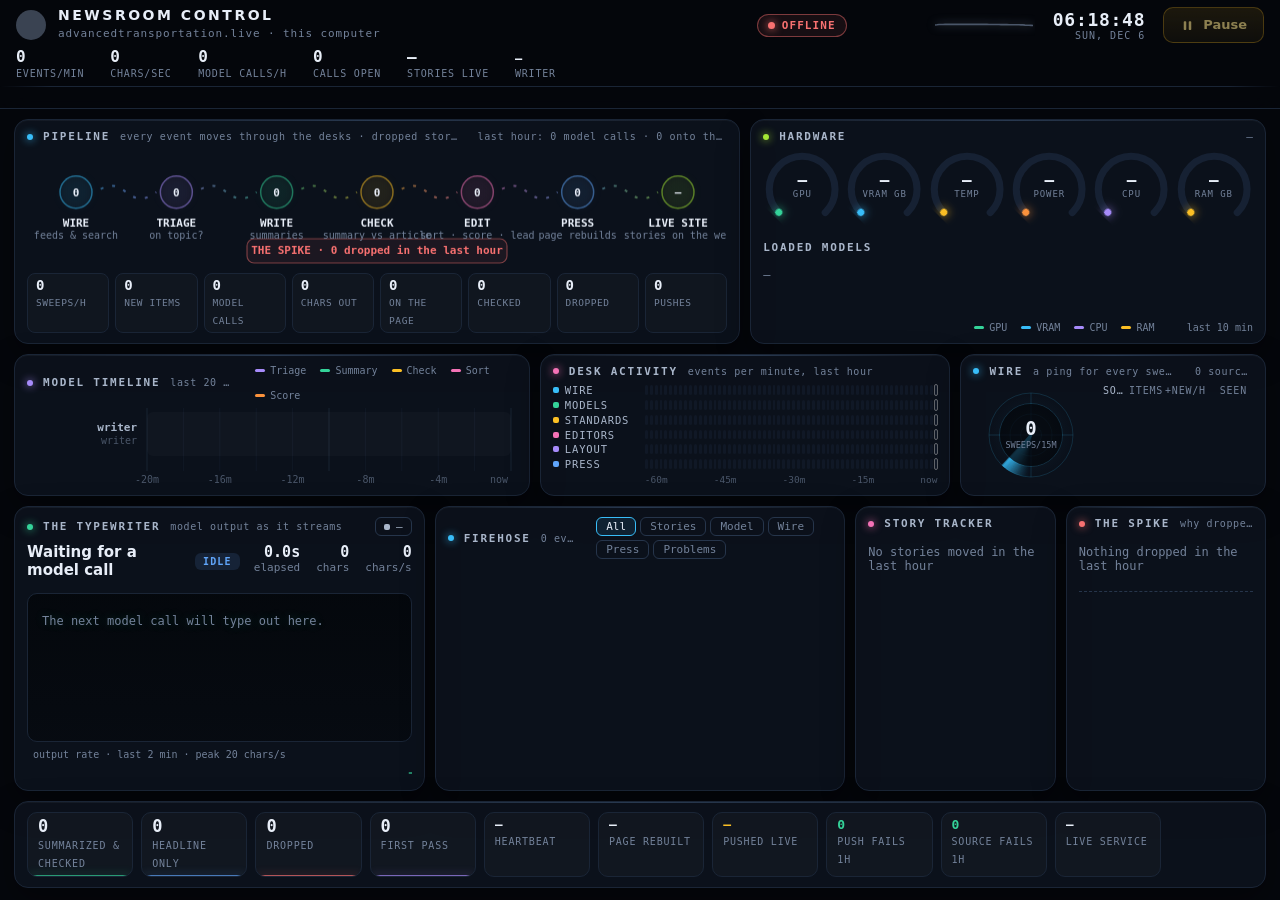
==== commit 2ecd580e: "Live push: retry, exit codes, back-off; monitor on one screen with story balls flowing desk to desk " ====
--- a/monitor/index.html
+++ b/monitor/index.html
@@ -242,10 +242,83 @@
 
   ::-webkit-scrollbar{width:8px;height:8px}::-webkit-scrollbar-thumb{background:#1c293b;border-radius:8px}::-webkit-scrollbar-track{background:transparent}
 
-  @media (max-width:1420px){.bar{flex-wrap:wrap;row-gap:8px}.stats{order:3;flex-basis:100%;justify-content:flex-start;gap:26px}.brand{margin-right:auto}}
-  @media (max-width:1280px){.s7,.s5{grid-column:span 12}.s4{grid-column:span 6}.status{grid-template-columns:repeat(3,1fr)}}
-  @media (max-width:860px){main{padding:10px 16px}.s4{grid-column:span 12}.bar{flex-wrap:wrap}.stats{order:3;justify-content:flex-start;flex-basis:100%}#ecg{display:none}
-    .gauges{grid-template-columns:repeat(2,1fr)}.status{grid-template-columns:repeat(2,1fr)}.feed li{grid-template-columns:62px 86px minmax(0,1fr)}.feed .desk{display:none}.tw-head{grid-template-columns:1fr}.tw-meta{text-align:left}}
+  /* ---------- layout: one screen on a desktop, scrolling panels below that ---------- */
+  main{grid-template-areas:
+    "pipe pipe pipe pipe pipe pipe pipe hw hw hw hw hw"
+    "tl tl tl tl tl heat heat heat heat wire wire wire"
+    "tw tw tw tw feed feed feed feed story story spike spike"
+    "svc svc svc svc svc svc svc svc svc svc svc svc"}
+  .a-pipe{grid-area:pipe}.a-hw{grid-area:hw}.a-tl{grid-area:tl}.a-heat{grid-area:heat}.a-wire{grid-area:wire}
+  .a-tw{grid-area:tw}.a-feed{grid-area:feed}.a-story{grid-area:story}.a-spike{grid-area:spike}.a-svc{grid-area:svc}
+  .panel{display:flex;flex-direction:column}
+  .grow{position:relative;flex:1;min-height:0}
+  .grow>canvas{position:absolute;inset:0;width:100%;height:100% !important}
+  .hourrow{grid-template-columns:repeat(8,minmax(0,1fr));margin-top:6px}
+  .hourrow div{padding:3px 8px}
+  .hourrow b{font-size:14px}
+  .hw{flex:1;min-height:0;display:flex;flex-direction:column;gap:8px}
+  .gauges{grid-template-columns:repeat(6,minmax(0,1fr));gap:4px}
+  .gauge svg{max-width:96px}
+  .gauge .read b{font-size:16px}
+  .gauge .read span{font-size:9px}
+  .hw-low{flex:1;min-height:0;display:grid;grid-template-columns:minmax(0,5fr) minmax(0,7fr);gap:12px}
+  .hw-models{min-height:0;overflow:auto}
+  .hw-models .ph{margin-bottom:6px}
+  .hw-chart{display:flex;flex-direction:column;min-height:0}
+  .hw-chart .legend{margin-top:4px}
+  .wire{flex:1;min-height:0;display:grid;grid-template-columns:minmax(0,1fr) minmax(0,1.35fr);gap:8px}
+  .sources{overflow:hidden;font-size:11px}
+  .src{grid-template-columns:minmax(0,1fr) 30px 40px 36px;gap:6px;padding:3px 6px}
+  .heat{grid-template-rows:repeat(6,minmax(0,1fr)) auto}
+  .heat .row{height:auto;min-height:8px;align-self:stretch}
+  .ink{flex:1;min-height:0;height:auto}
+  .feed,.stories{flex:1;min-height:0;max-height:none}
+  .reasons{flex:none}
+  .reason .bar{height:18px}.reason .bar span{line-height:18px}
+  .spiked{flex:1;min-height:0;max-height:none}
+  .a-svc{flex-direction:row;align-items:stretch;gap:8px;padding:8px 10px}
+  .a-svc .ctr,.a-svc .st{padding:4px 10px;flex:1 1 0;min-width:84px;max-width:150px}
+  .a-svc .ctr b{font-size:17px}
+  .a-svc .st b{font-size:13px}
+  .a-svc .ctr::after{height:1.5px}
+  .svc-side{flex:1;min-width:0;display:flex;flex-direction:column;justify-content:center;gap:5px}
+  .svc-side .tasks,.svc-side .workers{display:flex;flex-wrap:nowrap;gap:4px;margin:0;overflow:hidden;mask-image:linear-gradient(90deg,#000 92%,transparent)}
+  .svc-side .tag{font:10px var(--mono);color:var(--faint)}
+  .tchip{display:inline-flex;align-items:center;gap:5px;padding:2px 7px;border-radius:6px;border:1px solid var(--line);font:10.5px var(--mono);color:var(--soft);white-space:nowrap}
+  .tchip i{width:6px;height:6px;border-radius:50%;background:var(--faint)}
+  .tchip.Running i{background:var(--good);box-shadow:0 0 6px var(--good);animation:blink 1.4s ease-in-out infinite}
+  .tchip.Ready i{background:var(--wire)}
+  .tchip.Disabled i{background:var(--check)}
+  .tchip.retired{opacity:.45}
+  .workers span{padding:2px 7px;font-size:10px}
+
+  @media (min-width:1200px) and (min-height:680px){
+    html,body{height:100%;overflow:hidden}
+    body{display:flex;flex-direction:column}
+    header{position:relative;flex:none}
+    .bar{padding:7px 16px}
+    .ticker{height:22px}.ticker-track{line-height:22px;font-size:11.5px}
+    main{flex:1;min-height:0;grid-template-rows:minmax(0,30fr) minmax(0,19fr) minmax(0,38fr) auto;gap:10px;padding:10px 14px 12px}
+    .panel{padding:10px 12px}
+    .ph{margin-bottom:7px}
+    .tw-purpose{font-size:15px}
+    .tw-meta b{font-size:15px}
+    .rate{height:26px;margin-top:6px}
+    .others{min-height:0;margin-top:6px}
+    .story{padding:8px 10px}
+    .story b{font-size:12px}
+    .stage{font-size:9.5px;padding:1px 5px}
+  }
+  @media (max-width:1199.98px),(max-height:679.98px){
+    main{grid-template-columns:minmax(0,1fr);grid-template-areas:"pipe" "hw" "tw" "tl" "heat" "wire" "feed" "story" "spike" "svc"}
+    .grow{flex:none}.a-pipe .grow{height:230px}.a-tl .grow{height:150px}.radar-box{height:230px}.hw-chart .grow{height:120px}.heat.grow{flex:none}
+    .ink{height:320px;flex:none}.feed,.stories{max-height:520px}.heat{grid-template-rows:none}.heat .row{height:20px}
+    .a-svc{flex-wrap:wrap}.svc-side{flex-basis:100%}
+    .hourrow{grid-template-columns:repeat(4,minmax(0,1fr))}
+  }
+  @media (max-width:1420px){.bar{flex-wrap:wrap;row-gap:6px}.stats{order:3;flex-basis:100%;justify-content:flex-start;gap:26px}.brand{margin-right:auto}}
+  @media (max-width:700px){main{padding:10px 16px}#ecg{display:none}.gauges{grid-template-columns:repeat(3,minmax(0,1fr))}.hw-low,.wire{grid-template-columns:minmax(0,1fr)}
+    .feed li{grid-template-columns:62px 86px minmax(0,1fr)}.feed .desk{display:none}.tw-head{grid-template-columns:1fr}.tw-meta{text-align:left}.hourrow{grid-template-columns:repeat(2,minmax(0,1fr))}}
   @media (prefers-reduced-motion:reduce){.scan,.ticker-track{animation:none}}
 </style>
 </head>
@@ -277,71 +350,11 @@
 </header>
 
 <main>
-  <section class="panel s12">
+  <section class="panel a-pipe">
     <div class="ph"><span class="dot"></span><h2>Pipeline</h2><span class="tag">every event moves through the desks · dropped stories fall onto the spike</span><span class="spacer"></span><span class="tag" id="pipe-tag"></span></div>
-    <canvas id="pipe"></canvas>
-  </section>
-
-  <section class="panel s7" id="tw-panel">
-    <div class="tw">
-      <div class="ph"><span class="dot" style="--c:var(--write)"></span><h2>The typewriter</h2><span class="tag">model output as it streams</span><span class="spacer"></span><span class="chip" id="tw-model"><i></i><span id="tw-model-name">–</span></span></div>
-      <div class="tw-head">
-        <div class="tw-purpose"><span id="tw-purpose">Waiting for a model call</span><span class="state done" id="tw-state">IDLE</span></div>
-        <div class="tw-meta">
-          <div><b id="tw-elapsed">0.0s</b>elapsed</div>
-          <div><b id="tw-chars">0</b>chars</div>
-          <div><b id="tw-rate">0</b>chars/s</div>
-        </div>
-        <div class="tw-subject" id="tw-subject"></div>
-      </div>
-      <div class="ink" id="ink"><div class="empty" id="ink-empty">The next model call will type out here.</div></div>
-      <canvas class="rate" id="rate"></canvas>
-      <div class="others" id="others"></div>
-    </div>
-  </section>
-
-  <section class="panel s5">
-    <div class="ph"><span class="dot" style="--c:var(--site)"></span><h2>Hardware</h2><span class="spacer"></span><span class="gpuname" id="gpu-name">–</span></div>
-    <div class="gauges">
-      <div class="gauge" id="g-util"></div>
-      <div class="gauge" id="g-vram"></div>
-      <div class="gauge" id="g-temp"></div>
-      <div class="gauge" id="g-power"></div>
-      <div class="gauge" id="g-cpu"></div>
-      <div class="gauge" id="g-ram"></div>
-      <div style="grid-column:span 2;min-width:0">
-        <div class="ph" style="margin:2px 0 6px"><h2>Loaded models</h2><span class="spacer"></span><span class="tag" id="ollama-tag"></span></div>
-        <div class="models" id="models"><div class="empty">–</div></div>
-      </div>
-    </div>
-    <canvas id="chart"></canvas>
-    <div class="legend"><span><i style="background:var(--write)"></i>GPU %</span><span><i style="background:var(--wire)"></i>VRAM %</span><span><i style="background:var(--triage)"></i>CPU %</span><span><i style="background:var(--check)"></i>RAM %</span><span style="margin-left:auto" id="chart-span">last 10 min</span></div>
-  </section>
-
-  <section class="panel s12">
-    <div class="ph"><span class="dot" style="--c:var(--triage)"></span><h2>Model timeline</h2><span class="tag">every call in the last 20 minutes, one lane per model</span><span class="spacer"></span><span class="legend" id="tl-legend" style="margin:0"></span></div>
-    <canvas id="timeline"></canvas>
-  </section>
-
-  <section class="panel s4">
-    <div class="ph"><span class="dot"></span><h2>Wire radar</h2><span class="tag">a ping for every sweep</span><span class="spacer"></span><span class="tag" id="radar-tag"></span></div>
-    <canvas id="radar"></canvas>
-  </section>
-  <section class="panel s4">
-    <div class="ph"><span class="dot"></span><h2>Sources</h2><span class="tag">most recently swept</span></div>
-    <div class="sources" id="sources"><div class="empty">–</div></div>
-  </section>
-  <section class="panel s4">
-    <div class="ph"><span class="dot" style="--c:var(--press)"></span><h2>Counters</h2><span class="spacer"></span><span class="tag">all time</span></div>
-    <div class="counters">
-      <div class="ctr" id="c-verified" style="--c:var(--write)"><b>0</b><span>summarized &amp; checked</span></div>
-      <div class="ctr" id="c-headline" style="--c:var(--press)"><b>0</b><span>headline only</span></div>
-      <div class="ctr" id="c-dropped" style="--c:var(--bad)"><b>0</b><span>dropped</span></div>
-      <div class="ctr" id="c-first" style="--c:var(--triage)"><b>0</b><span>first pass / unsorted</span></div>
-    </div>
-    <div class="ph" style="margin:12px 0 0"><h2>Last hour</h2></div>
+    <div class="grow"><canvas id="pipe"></canvas></div>
     <div class="hourrow">
-      <div><b id="hr-sweeps">0</b><span>sweeps</span></div>
+      <div><b id="hr-sweeps">0</b><span>sweeps/h</span></div>
       <div><b id="hr-new">0</b><span>new items</span></div>
       <div><b id="hr-calls">0</b><span>model calls</span></div>
       <div><b id="hr-chars">0</b><span>chars out</span></div>
@@ -352,21 +365,65 @@
     </div>
   </section>
 
-  <section class="panel s7">
+  <section class="panel a-hw">
+    <div class="ph"><span class="dot" style="--c:var(--site)"></span><h2>Hardware</h2><span class="spacer"></span><span class="gpuname" id="gpu-name">–</span></div>
+    <div class="hw">
+      <div class="gauges">
+        <div class="gauge" id="g-util"></div>
+        <div class="gauge" id="g-vram"></div>
+        <div class="gauge" id="g-temp"></div>
+        <div class="gauge" id="g-power"></div>
+        <div class="gauge" id="g-cpu"></div>
+        <div class="gauge" id="g-ram"></div>
+      </div>
+      <div class="hw-low">
+        <div class="hw-models">
+          <div class="ph"><h2>Loaded models</h2><span class="spacer"></span><span class="tag" id="ollama-tag"></span></div>
+          <div class="models" id="models"><div class="empty">–</div></div>
+        </div>
+        <div class="hw-chart">
+          <div class="grow"><canvas id="chart"></canvas></div>
+          <div class="legend"><span><i style="background:var(--write)"></i>GPU</span><span><i style="background:var(--wire)"></i>VRAM</span><span><i style="background:var(--triage)"></i>CPU</span><span><i style="background:var(--check)"></i>RAM</span><span style="margin-left:auto" id="chart-span">last 10 min</span></div>
+        </div>
+      </div>
+    </div>
+  </section>
+
+  <section class="panel a-tl">
+    <div class="ph"><span class="dot" style="--c:var(--triage)"></span><h2>Model timeline</h2><span class="tag">last 20 min</span><span class="spacer"></span><span class="legend" id="tl-legend" style="margin:0"></span></div>
+    <div class="grow"><canvas id="timeline"></canvas></div>
+  </section>
+
+  <section class="panel a-heat">
     <div class="ph"><span class="dot" style="--c:var(--edit)"></span><h2>Desk activity</h2><span class="tag">events per minute, last hour</span></div>
-    <div class="heat" id="heat"></div>
+    <div class="heat grow" id="heat"></div>
   </section>
-  <section class="panel s5">
-    <div class="ph"><span class="dot" style="--c:var(--bad)"></span><h2>The spike</h2><span class="tag">why stories were dropped, last hour</span></div>
-    <div class="reasons" id="reasons"><div class="empty">Nothing dropped yet</div></div>
-    <div class="spiked" id="spiked"></div>
+
+  <section class="panel a-wire">
+    <div class="ph"><span class="dot"></span><h2>Wire</h2><span class="tag">a ping for every sweep</span><span class="spacer"></span><span class="tag" id="radar-tag"></span></div>
+    <div class="wire">
+      <div class="grow radar-box"><canvas id="radar"></canvas></div>
+      <div class="sources" id="sources"><div class="empty">–</div></div>
+    </div>
   </section>
 
-  <section class="panel s5">
-    <div class="ph"><span class="dot" style="--c:var(--edit)"></span><h2>Story tracker</h2><span class="tag">each story's trip through the desks</span></div>
-    <div class="stories" id="stories"><div class="empty">No stories in the last hour</div></div>
+  <section class="panel a-tw" id="tw-panel">
+    <div class="ph"><span class="dot" style="--c:var(--write)"></span><h2>The typewriter</h2><span class="tag">model output as it streams</span><span class="spacer"></span><span class="chip" id="tw-model"><i></i><span id="tw-model-name">–</span></span></div>
+    <div class="tw-head">
+      <div class="tw-purpose"><span id="tw-purpose">Waiting for a model call</span><span class="state done" id="tw-state">IDLE</span></div>
+      <div class="tw-meta">
+        <div><b id="tw-elapsed">0.0s</b>elapsed</div>
+        <div><b id="tw-chars">0</b>chars</div>
+        <div><b id="tw-rate">0</b>chars/s</div>
+      </div>
+      <div class="tw-subject" id="tw-subject"></div>
+    </div>
+    <div class="ink" id="ink"><div class="empty" id="ink-empty">The next model call will type out here.</div></div>
+    <canvas class="rate" id="rate"></canvas>
+    <div class="others" id="others"></div>
   </section>
-  <section class="panel s7">
+
+  <section class="panel a-feed">
     <div class="ph"><span class="dot"></span><h2>Firehose</h2><span class="tag" id="feed-tag"></span><span class="spacer"></span>
       <div class="filters" id="filters">
         <button type="button" data-f="all" aria-pressed="true">All</button>
@@ -380,18 +437,33 @@
     <ul class="feed" id="feed"></ul>
   </section>
 
-  <section class="panel s12">
-    <div class="ph"><span class="dot" style="--c:var(--site)"></span><h2>Service</h2><span class="spacer"></span><span class="tag" id="svc-tag"></span></div>
-    <div class="status">
-      <div class="st" id="st-beat"><b>–</b><span>heartbeat</span></div>
-      <div class="st" id="st-publish"><b>–</b><span>last page rebuild</span></div>
-      <div class="st" id="st-push"><b>–</b><span>last push to the site</span></div>
-      <div class="st" id="st-pushfail"><b>–</b><span>push failures (1h)</span></div>
-      <div class="st" id="st-srcfail"><b>–</b><span>source failures (1h)</span></div>
-      <div class="st" id="st-service"><b>–</b><span>live service task</span></div>
+  <section class="panel a-story">
+    <div class="ph"><span class="dot" style="--c:var(--edit)"></span><h2>Story tracker</h2></div>
+    <div class="stories" id="stories"><div class="empty">No stories in the last hour</div></div>
+  </section>
+
+  <section class="panel a-spike">
+    <div class="ph"><span class="dot" style="--c:var(--bad)"></span><h2>The spike</h2><span class="tag">why dropped, last hour</span></div>
+    <div class="reasons" id="reasons"><div class="empty">Nothing dropped yet</div></div>
+    <div class="spiked" id="spiked"></div>
+  </section>
+
+  <section class="panel a-svc">
+    <div class="ctr" id="c-verified" style="--c:var(--write)"><b>0</b><span>summarized &amp; checked</span></div>
+    <div class="ctr" id="c-headline" style="--c:var(--press)"><b>0</b><span>headline only</span></div>
+    <div class="ctr" id="c-dropped" style="--c:var(--bad)"><b>0</b><span>dropped</span></div>
+    <div class="ctr" id="c-first" style="--c:var(--triage)"><b>0</b><span>first pass</span></div>
+    <div class="st" id="st-beat"><b>–</b><span>heartbeat</span></div>
+    <div class="st" id="st-publish"><b>–</b><span>page rebuilt</span></div>
+    <div class="st" id="st-push"><b>–</b><span>pushed live</span></div>
+    <div class="st" id="st-pushfail"><b>–</b><span>push fails 1h</span></div>
+    <div class="st" id="st-srcfail"><b>–</b><span>source fails 1h</span></div>
+    <div class="st" id="st-service"><b>–</b><span>live service</span></div>
+    <div class="svc-side">
+      <div class="tasks" id="tasks"></div>
+      <div class="workers" id="workers"></div>
+      <span class="tag" id="svc-tag"></span>
     </div>
-    <div class="workers" id="workers"></div>
-    <div class="tasks" id="tasks"></div>
   </section>
 </main>
 <div class="toast" id="toast" role="status"></div>
@@ -505,17 +577,14 @@
         var c = S.calls.get(e.id) || { id: e.id, text: "" };
         c.start = t; c.purpose = e.purpose; c.label = e.label; c.model = e.model || ""; c.subject = e.subject || "";
         S.calls.set(e.id, c);
-        if (live) pulse(job(e.purpose).node);
+        if (live) dock(e);
         break;
       }
       case "ink-end": {
         var c2 = S.calls.get(e.id) || { id: e.id, text: "", start: t };
         c2.end = t; c2.ok = e.ok !== false; c2.chars = e.chars || c2.text.length; c2.error = e.error || "";
         S.calls.set(e.id, c2);
-        if (live) {
-          var from = job(c2.purpose).node, to = NODES[Math.min(NODES.length - 1, NODE[from].i + 1)].id;
-          if (c2.ok) spawn(from, to, job(c2.purpose).c, 2); else spawnDrop(from);
-        }
+        if (live) undock(c2);
         break;
       }
       case "live-sweep": {
@@ -541,7 +610,7 @@
       case "live-arrive": {
         var a = story(e.title || "?"); a.t = t; a.source = e.source; a.cat = e.desk_key; a.stages.arrive = e.status || "summarized";
         S.arrivals.push({ t: t });
-        if (live) { spawn("edit", "press", C.press, 2); touched[a.title] = Date.now(); addTicker(e.title, C.press); }
+        if (live) { absorb("press"); touched[a.title] = Date.now(); addTicker(e.title, C.press); }
         break;
       }
       case "live-sort": {
@@ -552,7 +621,7 @@
       case "live-verified": {
         var ve = story(e.title || "?"); ve.t = t; ve.stages.check = true; ve.score = e.score;
         S.checks.push({ t: t });
-        if (live) { spawn("check", "edit", C.check, 2); touched[ve.title] = Date.now(); }
+        if (live) { pulse("check"); touched[ve.title] = Date.now(); }
         break;
       }
       case "live-lead-check": {
@@ -595,7 +664,7 @@
       case "live-lead-override": return ["Your lead pick", t || e.story_id, e.until ? "until " + clock(e.until) : "", "story"];
       case "live-publish": return ["Page rebuilt", e.stories + " stories", e.lead ? "lead: " + e.lead : "", "pub"];
       case "live-push": return ["Pushed live", e.stories + " stories sent to the public site", "", "pub"];
-      case "live-push-fail": return ["Push failed", "The public site was not updated", e.error, "bad"];
+      case "live-push-fail": return ["Push failed", "The public site was not updated" + (e.failures > 1 ? " (" + e.failures + " in a row)" : ""), e.error, "bad"];
       case "live-publish-fail": return ["Publish failed", "The page was not rebuilt", e.error, "bad"];
       case "live-days": return ["Archive", "Past days updated", e.files, "pub"];
       case "live-days-fail": return ["Archive failed", "Past days not updated", e.error, "bad"];
@@ -749,15 +818,67 @@
   }
   function roundRect(g, x, y, w, h, r) { r = Math.min(r, w / 2, h / 2); g.beginPath(); g.moveTo(x + r, y); g.arcTo(x + w, y, x + w, y + h, r); g.arcTo(x + w, y + h, x, y + h, r); g.arcTo(x, y + h, x, y, r); g.arcTo(x, y, x + w, y, r); g.closePath(); }
 
-  /* pipeline */
-  var parts = [], falls = [], spikeFlash = 0;
-  function nodePos(id, w, h) { var n = NODE[id], side = Math.min(80, w * .07); return { x: side + n.i * (w - 2 * side) / (NODES.length - 1), y: h * 0.38 }; }
-  function spawn(from, to, color, count) {
-    for (var i = 0; i < count; i++) parts.push({ from: from, to: to, c: color, t0: performance.now() + i * 150, dur: 1100 + Math.random() * 600, wob: (Math.random() - .5) * 34, r: 2.4 + Math.random() * 2.2 });
-    NODE[from].glow = Math.max(NODE[from].glow, .8);
-  }
-  function spawnDrop(from) { falls.push({ from: from, t0: performance.now(), dur: 1300, dx: (Math.random() - .5) * 80 }); }
-  function pulse(id, bad) { var n = NODE[id]; if (!n) return; n.glow = 1; n.hits.push(performance.now()); if (bad) n.bad = performance.now(); }
+  /* pipeline: every story is a ball. It rides the line to a desk, waits in that desk's queue, docks and circles the
+     desk while a model works on it (sparks fly with each burst of text), then rides on to the next desk. Drops fall
+     onto the spike; stories that reach the page are absorbed by the press; pushes fly to the live site. */
+  var balls = [], sparks = [], bursts = [], spikeFlash = 0, pipeW = 1000, pipeH = 200, ballSeq = 0;
+  var QUEUE_MAX = 12, QUEUE_TTL = 6 * 60e3, DOCK_TTL = 5 * 60e3;
+  function nodeR(h) { return Math.max(16, Math.min(28, h * .13)); }
+  function nodePos(id, w, h) { var n = NODE[id], side = Math.min(80, w * .07); return { x: side + n.i * (w - 2 * side) / (NODES.length - 1), y: h * 0.36 }; }
+  function nextNode(id) { return NODES[Math.min(NODES.length - 1, NODE[id].i + 1)].id; }
+  function prevNode(id) { return NODES[Math.max(0, NODE[id].i - 1)].id; }
+  function exitOf(id) { var p = nodePos(id, pipeW, pipeH); return { x: p.x + nodeR(pipeH) + 4, y: p.y }; }
+  function storyTitle(subject) {
+    return String(subject || "").replace(/^\s*(HEADLINE|REPORT|ARTICLE)\s+/, "").split(/\s(?:SUMMARY|ARTICLE|HEADLINE|REPORT|EARLIER)\b/)[0].replace(/\s+/g, " ").trim();
+  }
+  function queued(id) { return balls.filter(function (b) { return b.at === id && b.mode === "queue" && b.arrived && !b.fade; }).sort(function (a, b) { return a.born - b.born; }); }
+  // A new trip: from (x, y) to the desk `to`, ending in its queue, docked, absorbed or on the spike.
+  function trip(b, to, mode, delay, dur) {
+    b.sx = b.x; b.sy = b.y; b.to = to; b.mode = mode; b.t0 = performance.now() + (delay || 0); b.dur = dur || 1100 + Math.random() * 500; b.arrived = false; b.at = null;
+    b.c = NODE[to] ? NODE[to].c : C.bad;
+    return b;
+  }
+  function newBall(from) { var p = exitOf(from); var b = { id: ++ballSeq, x: p.x, y: p.y, born: performance.now(), phase: Math.random() * 6.3, wob: (Math.random() - .5) * 20, trail: [] }; balls.push(b); return b; }
+  function spawn(from, to, color, count) {  // stories leaving `from` for `to`'s queue (or absorbed at the live site)
+    for (var i = 0; i < count; i++) trip(newBall(from), to, to === "site" ? "absorb" : "queue", i * 180);
+    pulse(from);
+  }
+  function spawnDrop(from) {
+    var b = queued(from)[0] || newBall(from);
+    b.call = null; trip(b, "spike", "fall", 0, 1200);
+  }
+  function dock(e) {  // a model call starts at its desk: the oldest waiting story docks there
+    var at = job(e.purpose).node, b = queued(at)[0], waiting = !!b;
+    if (!b) b = newBall(prevNode(at));  // it came in some other way (the backlog, a restart): ride in from the desk before
+    b.call = e.id; b.title = storyTitle(e.subject) || b.title;
+    trip(b, at, "dock", 0, waiting ? 550 : 1000);
+  }
+  function undock(c) {  // the call ends: on to the next desk, or onto the spike if it failed
+    var b = balls.filter(function (x) { return x.call === c.id; })[0];
+    var at = job(c.purpose).node;
+    if (!b) { var p = nodePos(at, pipeW, pipeH); b = newBall(at); b.x = p.x; b.y = p.y; }
+    b.call = null;
+    if (c.ok === false) return trip(b, "spike", "fall", 0, 1200);
+    trip(b, nextNode(at), "queue");
+    pulse(at);
+  }
+  function absorb(at) {  // a story reaches the page: the press takes the next one waiting (or one from the edit desk)
+    var b = queued(at)[0] || newBall(prevNode(at));
+    trip(b, at, "absorb", 0, b.arrived ? 500 : 1000);
+  }
+  function inkSpark(id) {
+    var b = balls.filter(function (x) { return x.call === id && x.mode === "dock" && x.arrived; })[0], now = performance.now();
+    if (!b || now - (b.lastSpark || 0) < 70) return;
+    b.lastSpark = now;
+    for (var i = 0; i < 2; i++) { var a = Math.random() * 6.3, v = .04 + Math.random() * .05; sparks.push({ x: b.x, y: b.y, vx: Math.cos(a) * v, vy: Math.sin(a) * v, t0: now, life: 500 + Math.random() * 300, c: b.c }); }
+  }
+  function burst(at, color, big) {
+    var p = nodePos(at, pipeW, pipeH), now = performance.now(), n = big ? 18 : 11;
+    bursts.push({ at: at, t0: now, c: color, big: big });
+    for (var i = 0; i < n; i++) { var a = i / n * 6.3 + Math.random() * .3, v = (big ? .1 : .07) + Math.random() * .06; sparks.push({ x: p.x, y: p.y, vx: Math.cos(a) * v, vy: Math.sin(a) * v, t0: now, life: 600 + Math.random() * 400, c: color }); }
+    NODE[at].glow = 1;
+  }
+  function pulse(id, bad) { var n = NODE[id]; if (!n) return; n.glow = Math.max(n.glow, .8); n.hits.push(performance.now()); if (bad) n.bad = performance.now(); }
   function nodeCount(id) {
     var hourAgo = Date.now() - HOUR, n = 0;
     if (id === "wire") return short(S.sweeps.length);
@@ -766,58 +887,127 @@
     S.calls.forEach(function (c) { if (c.start > hourAgo && job(c.purpose).node === id) n++; });
     return short(n);
   }
+  function arrive(b, now) {
+    b.arrived = true; b.at = b.to;
+    if (b.mode === "fall") { spikeFlash = 1; b.gone = true; return; }
+    if (b.mode === "absorb") { burst(b.to, NODE[b.to].c, true); b.gone = true; return; }
+    if (b.mode === "dock") { burst(b.to, NODE[b.to].c, false); return; }
+    pulse(b.to);  // queued
+    if (queued(b.to).length > QUEUE_MAX) queued(b.to)[0].fade = now;
+  }
   function drawPipe(now) {
-    var f = fit($("pipe")), g = f.g, w = f.w, h = f.h, busy = {};
+    var f = fit($("pipe")), g = f.g, w = f.w, h = f.h, busy = {}, R = nodeR(h);
+    pipeW = w; pipeH = h;
     g.clearRect(0, 0, w, h);
     openCalls().forEach(function (c) { var id = job(c.purpose).node; busy[id] = (busy[id] || 0) + 1; });
+    // the line between the desks
     for (var i = 0; i < NODES.length - 1; i++) {
-      var a = nodePos(NODES[i].id, w, h), b = nodePos(NODES[i + 1].id, w, h), grad = g.createLinearGradient(a.x, 0, b.x, 0);
-      grad.addColorStop(0, alpha(NODES[i].c, .55)); grad.addColorStop(1, alpha(NODES[i + 1].c, .55));
-      g.strokeStyle = grad; g.lineWidth = 2; g.setLineDash([4, 8]); g.lineDashOffset = -now / 35;
-      g.beginPath(); g.moveTo(a.x + 32, a.y); g.bezierCurveTo((a.x + b.x) / 2, a.y - 24, (a.x + b.x) / 2, b.y + 24, b.x - 32, b.y); g.stroke();
+      var a = nodePos(NODES[i].id, w, h), b2 = nodePos(NODES[i + 1].id, w, h), grad = g.createLinearGradient(a.x, 0, b2.x, 0);
+      grad.addColorStop(0, alpha(NODES[i].c, .5)); grad.addColorStop(1, alpha(NODES[i + 1].c, .5));
+      g.strokeStyle = grad; g.lineWidth = 2; g.setLineDash([3, 9]); g.lineDashOffset = -now / 40;
+      g.beginPath(); g.moveTo(a.x + R + 4, a.y); g.bezierCurveTo((a.x + b2.x) / 2, a.y - 22, (a.x + b2.x) / 2, b2.y + 22, b2.x - R - 4, b2.y); g.stroke();
     }
     g.setLineDash([]);
-    var sx = w / 2, sy = h - 24;
+    var sx = w / 2, sy = h - 16;
     g.fillStyle = alpha(C.bad, .07 + spikeFlash * .25); g.strokeStyle = alpha(C.bad, .45 + spikeFlash * .55); g.lineWidth = 1.2;
-    roundRect(g, sx - 120, sy - 15, 240, 30, 8); g.fill(); g.stroke();
+    roundRect(g, sx - 130, sy - 12, 260, 24, 7); g.fill(); g.stroke();
     g.fillStyle = C.bad; g.font = "600 11px " + MONO; g.textAlign = "center"; g.textBaseline = "middle";
     g.fillText("THE SPIKE · " + fmt(S.drops.length) + " dropped in the last hour", sx, sy);
     spikeFlash *= 0.94;
+    // the desks
     NODES.forEach(function (n) {
-      var p = nodePos(n.id, w, h), r = 28, glow = n.glow, b = busy[n.id] || 0;
+      var p = nodePos(n.id, w, h), glow = n.glow, bz = busy[n.id] || 0;
       n.glow *= 0.965;
-      g.save(); g.shadowColor = n.c; g.shadowBlur = 10 + glow * 34 + (b ? 16 : 0);
-      var fill = g.createRadialGradient(p.x - 8, p.y - 10, 4, p.x, p.y, r);
-      fill.addColorStop(0, alpha(n.c, .32 + glow * .45)); fill.addColorStop(1, alpha(n.c, .05 + glow * .12));
-      g.fillStyle = fill; g.beginPath(); g.arc(p.x, p.y, r, 0, 7); g.fill(); g.restore();
-      g.strokeStyle = alpha(n.c, .5 + glow * .5); g.lineWidth = 1.5; g.beginPath(); g.arc(p.x, p.y, r, 0, 7); g.stroke();
-      if (b) {
+      g.save(); g.shadowColor = n.c; g.shadowBlur = 10 + glow * 34 + (bz ? 16 : 0);
+      var fill = g.createRadialGradient(p.x - 8, p.y - 10, 4, p.x, p.y, R);
+      fill.addColorStop(0, alpha(n.c, .3 + glow * .45)); fill.addColorStop(1, alpha(n.c, .05 + glow * .12));
+      g.fillStyle = fill; g.beginPath(); g.arc(p.x, p.y, R, 0, 7); g.fill(); g.restore();
+      g.strokeStyle = alpha(n.c, .5 + glow * .5); g.lineWidth = 1.5; g.beginPath(); g.arc(p.x, p.y, R, 0, 7); g.stroke();
+      if (bz) {
         var a0 = now / 300; g.strokeStyle = n.c; g.lineWidth = 3;
-        g.beginPath(); g.arc(p.x, p.y, r + 7, a0, a0 + 1.7); g.stroke();
-        g.beginPath(); g.arc(p.x, p.y, r + 7, a0 + Math.PI, a0 + Math.PI + 1); g.stroke();
+        g.beginPath(); g.arc(p.x, p.y, R + 7, a0, a0 + 1.7); g.stroke();
+        g.beginPath(); g.arc(p.x, p.y, R + 7, a0 + Math.PI, a0 + Math.PI + 1); g.stroke();
       }
-      n.hits = n.hits.filter(function (t) { return now - t < 1400; });
-      n.hits.forEach(function (t) { var k = (now - t) / 1400; g.strokeStyle = alpha(n.bad && now - n.bad < 1400 ? C.bad : n.c, 1 - k); g.lineWidth = 2; g.beginPath(); g.arc(p.x, p.y, r + k * 32, 0, 7); g.stroke(); });
+      n.hits = n.hits.filter(function (t) { return now - t < 1200; });
+      n.hits.forEach(function (t) { var k = (now - t) / 1200; g.strokeStyle = alpha(n.bad && now - n.bad < 1200 ? C.bad : n.c, .8 * (1 - k)); g.lineWidth = 1.5; g.beginPath(); g.arc(p.x, p.y, R + k * 22, 0, 7); g.stroke(); });
       g.textAlign = "center"; g.textBaseline = "middle";
-      g.fillStyle = "#E8EEF8"; g.font = "600 13px " + MONO; g.fillText(nodeCount(n.id), p.x, p.y + 1);
-      g.font = "700 11px " + MONO; g.fillText(n.label, p.x, p.y + r + 17);
-      g.fillStyle = b ? n.c : C.dim; g.font = "10px " + MONO;
-      g.fillText(b ? b + " call" + (b > 1 ? "s" : "") + " running" : n.sub, p.x, p.y + r + 31);
-    });
-    parts = parts.filter(function (q) {
-      var k = (now - q.t0) / q.dur; if (k < 0) return true;
-      if (k >= 1) { var tn = NODE[q.to]; tn.glow = Math.max(tn.glow, .75); tn.hits.push(now); return false; }
-      var a = nodePos(q.from, w, h), b = nodePos(q.to, w, h);
-      function at(kk) { var e = kk < .5 ? 2 * kk * kk : 1 - Math.pow(-2 * kk + 2, 2) / 2; return [a.x + (b.x - a.x) * e, a.y + (b.y - a.y) * e + Math.sin(e * Math.PI) * q.wob]; }
-      for (var tr = 7; tr >= 1; tr--) { var pt = at(Math.max(0, k - tr * .018)); g.fillStyle = alpha(q.c, .45 - tr * .05); g.beginPath(); g.arc(pt[0], pt[1], q.r * (1 - tr * .09), 0, 7); g.fill(); }
-      var hd = at(k); g.save(); g.shadowColor = q.c; g.shadowBlur = 14; g.fillStyle = "#fff"; g.beginPath(); g.arc(hd[0], hd[1], q.r * .85, 0, 7); g.fill(); g.restore();
+      g.fillStyle = "#E8EEF8"; g.font = "600 " + (R > 22 ? 13 : 11) + "px " + MONO; g.fillText(nodeCount(n.id), p.x, p.y + 1);
+      g.font = "700 11px " + MONO; g.fillText(n.label, p.x, p.y + R + 15);
+      var q = queued(n.id).length;
+      g.fillStyle = bz ? n.c : C.dim; g.font = "10px " + MONO;
+      g.fillText(bz ? "working" + (q ? " · " + q + " waiting" : "") : q ? q + " waiting" : n.sub, p.x, p.y + R + 28);
+    });
+    // arrival bursts
+    bursts = bursts.filter(function (bu) {
+      var k = (now - bu.t0) / (bu.big ? 900 : 700); if (k >= 1) return false;
+      var p = nodePos(bu.at, w, h);
+      g.strokeStyle = alpha(bu.c, 1 - k); g.lineWidth = 3 * (1 - k);
+      g.beginPath(); g.arc(p.x, p.y, R * (1 + k * (bu.big ? 1.6 : 1.1)), 0, 7); g.stroke();
+      g.fillStyle = alpha(bu.c, .35 * (1 - k)); g.beginPath(); g.arc(p.x, p.y, R * (1 - k * .3), 0, 7); g.fill();
       return true;
     });
-    falls = falls.filter(function (d) {
-      var k = (now - d.t0) / d.dur; if (k >= 1) { spikeFlash = 1; return false; }
-      var a = nodePos(d.from, w, h), x = a.x + (sx + d.dx - a.x) * k, y = a.y + 30 + (sy - 15 - a.y - 30) * (k * k);
-      g.save(); g.shadowColor = C.bad; g.shadowBlur = 12; g.fillStyle = C.bad; g.beginPath(); g.arc(x, y, 3.5, 0, 7); g.fill(); g.restore();
+    // the stories
+    var titles = {};
+    balls = balls.filter(function (b) {
+      if (b.gone) return false;
+      if (b.fade && now - b.fade > 700) return false;
+      if (!b.fade && b.mode === "queue" && b.arrived && now - b.born > QUEUE_TTL) b.fade = now;
+      if (!b.fade && b.mode === "dock" && b.arrived && now - b.t0 > DOCK_TTL) b.fade = now;
+      var k = (now - b.t0) / b.dur, tx, ty;
+      if (!b.arrived && k >= 0) {
+        if (k >= 1) { arrive(b, now); if (b.gone) return false; }
+        else {
+          var end;
+          if (b.mode === "fall") end = { x: sx + (b.wob * 3), y: sy - 10 };
+          else if (b.mode === "dock" || b.mode === "absorb") end = nodePos(b.to, w, h);
+          else { var pq = nodePos(b.to, w, h); end = { x: pq.x - R - 10, y: pq.y + R * .6 }; }
+          var e = k < .5 ? 2 * k * k : 1 - Math.pow(-2 * k + 2, 2) / 2;
+          if (b.mode === "fall") { tx = b.sx + (end.x - b.sx) * k; ty = b.sy + (end.y - b.sy) * k * k; }
+          else {
+            var mx = (b.sx + end.x) / 2, u = 1 - e;  // the same S-curve as the line
+            tx = u * u * u * b.sx + 3 * u * u * e * mx + 3 * u * e * e * mx + e * e * e * end.x;
+            ty = u * u * u * b.sy + 3 * u * u * e * (b.sy - 22 + b.wob) + 3 * u * e * e * (end.y + 22 + b.wob) + e * e * e * end.y;
+          }
+          b.x = tx; b.y = ty;
+          b.trail.push([tx, ty]); if (b.trail.length > 9) b.trail.shift();
+        }
+      }
+      if (b.arrived) {
+        var p = nodePos(b.at, w, h);
+        if (b.mode === "dock") {
+          var ang = now / 380 + b.phase; tx = p.x + Math.cos(ang) * R * .62; ty = p.y + Math.sin(ang) * R * .62;
+          if (b.title) titles[b.at] = b.title;
+        } else {
+          var slot = queued(b.at).indexOf(b); if (slot < 0) slot = 0;
+          tx = p.x - R - 10 - (slot % 4) * 8; ty = p.y + R * .55 + Math.floor(slot / 4) * 8 + Math.sin(now / 500 + b.phase) * 1.2;
+        }
+        b.x += (tx - b.x) * .2; b.y += (ty - b.y) * .2;
+        if (b.trail.length) b.trail.shift();
+      }
+      if (k < 0 && !b.arrived) return true;  // waiting to set off
+      var fadeK = b.fade ? Math.max(0, 1 - (now - b.fade) / 700) : 1, c = b.mode === "fall" ? C.bad : b.c, size = b.arrived && b.mode === "queue" ? 2.6 : 3.6;
+      b.trail.forEach(function (pt, ti) { g.fillStyle = alpha(c, .06 + ti * .045 * fadeK); g.beginPath(); g.arc(pt[0], pt[1], size * (.4 + ti * .06), 0, 7); g.fill(); });
+      g.save(); g.shadowColor = c; g.shadowBlur = b.arrived && b.mode === "queue" ? 6 : 14;
+      g.fillStyle = alpha(c, .9 * fadeK); g.beginPath(); g.arc(b.x, b.y, size + 1.2, 0, 7); g.fill();
+      g.fillStyle = "rgba(255,255,255," + (.95 * fadeK) + ")"; g.beginPath(); g.arc(b.x, b.y, size * .55, 0, 7); g.fill();
+      g.restore();
       return true;
+    });
+    if (balls.length > 260) balls.splice(0, balls.length - 260);
+    // sparks
+    sparks = sparks.filter(function (s) {
+      var age = now - s.t0, k = age / s.life; if (k >= 1) return false;
+      var x = s.x + s.vx * age, y = s.y + s.vy * age + .00004 * age * age;
+      g.fillStyle = alpha(s.c, 1 - k); g.fillRect(x - 1, y - 1, 2, 2);
+      return true;
+    });
+    if (sparks.length > 600) sparks.splice(0, sparks.length - 600);
+    // what each busy desk is working on
+    var gap = (w - 2 * Math.min(80, w * .07)) / (NODES.length - 1), maxChars = Math.max(8, Math.floor(gap / 6.4));
+    g.font = "10.5px " + MONO; g.textAlign = "center"; g.textBaseline = "middle";
+    Object.keys(titles).forEach(function (id) {
+      var p = nodePos(id, w, h), tt = titles[id].length > maxChars ? titles[id].slice(0, maxChars - 1) + "…" : titles[id];
+      g.fillStyle = alpha(NODE[id].c, .95); g.fillText(tt, p.x, Math.max(9, p.y - R - 14));
     });
   }
 
@@ -998,16 +1188,20 @@
     });
     var cn = beat.counts || {};
     tweenCounter("c-verified", cn.verified || 0); tweenCounter("c-headline", cn.headline || 0); tweenCounter("c-dropped", cn.dropped || 0); tweenCounter("c-first", (cn.first_pass || 0) + (beat.unsorted || 0));
-    var wk = $("workers"); wk.textContent = "";
-    Object.keys(beat.workers || {}).forEach(function (k) { var n = beat.workers[k]; wk.appendChild(el("span", n ? "r" : null, k + (n ? " · " + n + " restart" + (n > 1 ? "s" : "") : " · ok"))); });
-    var tb = $("tasks"); tb.textContent = "";
+    var wk = $("workers"), wkeys = Object.keys(beat.workers || {}), restarts = wkeys.filter(function (k) { return beat.workers[k]; });
+    wk.textContent = "";
+    var wsum = el("span", restarts.length ? "r" : null, wkeys.length + " workers" + (restarts.length ? " · restarted: " + restarts.map(function (k) { return k + " ×" + beat.workers[k]; }).join(", ") : " · none restarted"));
+    wsum.title = wkeys.map(function (k) { return k + ": " + beat.workers[k] + " restarts"; }).join(" · "); wk.appendChild(wsum);
+    var tb = $("tasks"), retired = [];
+    tb.textContent = "";
     (s.tasks || []).forEach(function (t) {
-      var row = el("div", "task " + (t.state || "") + (/^Retired/.test(t.about || "") ? " retired" : ""));
-      row.appendChild(el("i"));
-      var nm = el("div", "nm", t.name); nm.appendChild(el("small", null, t.about || "")); row.appendChild(nm);
-      row.appendChild(el("div", "tm", (t.state || "") + (t.last ? " · ran " + ago(t.last) : "")));
-      tb.appendChild(row);
-    });
+      if (/^Retired/.test(t.about || "")) { retired.push(t.name); return; }
+      var chip = el("span", "tchip " + (t.state || ""));
+      chip.appendChild(el("i")); chip.appendChild(document.createTextNode(String(t.name).replace(/^newsroom-/, "")));
+      chip.title = (t.about || t.name) + " · " + (t.state || "?") + (t.last ? " · last ran " + ago(t.last) : "") + (t.next ? " · next " + clock(t.next) : "");
+      tb.appendChild(chip);
+    });
+    if (retired.length) { var rc = el("span", "tchip retired", retired.length + " retired"); rc.title = retired.join(", "); tb.appendChild(rc); }
     var svc = $("st-service"); svc.className = "st " + (s.service === "Running" ? "ok" : s.service === "Disabled" ? "warn" : ""); svc.querySelector("b").textContent = s.service || "–";
     $("svc-tag").textContent = "sampled " + clock(s.at);
     var c = $("control");
@@ -1160,7 +1354,7 @@
 
   /* ---------- the stream ---------- */
   function onLive(e) {
-    if (e.kind === "ink") { inkChunk(e); kick(.1); return; }
+    if (e.kind === "ink") { inkChunk(e); inkSpark(e.id); kick(.1); return; }
     ingest(e, true);
     kick(e.kind === "live-sweep" ? .2 : .6);
     if (e.kind === "ink-start") liveStart(e);
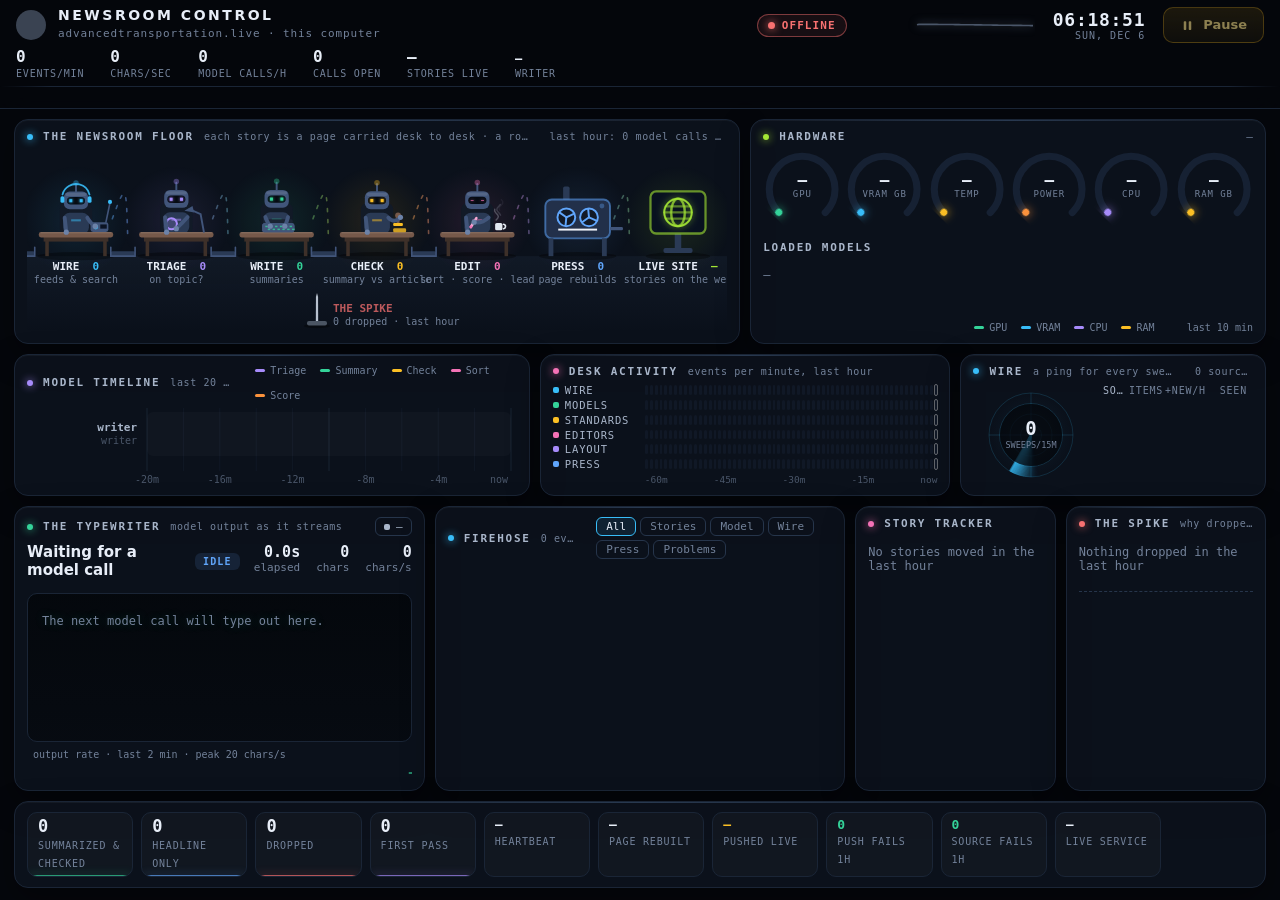
==== commit 0db355fc: "Monitor: the newsroom floor, with robot workers at each desk and stories as pages Co-Authored-By: Cl" ====
--- a/monitor/index.html
+++ b/monitor/index.html
@@ -309,6 +309,7 @@
     .story b{font-size:12px}
     .stage{font-size:9.5px;padding:1px 5px}
   }
+  @media (min-width:1200px) and (min-height:680px) and (max-height:1000px){.a-pipe .hourrow{display:none}}
   @media (max-width:1199.98px),(max-height:679.98px){
     main{grid-template-columns:minmax(0,1fr);grid-template-areas:"pipe" "hw" "tw" "tl" "heat" "wire" "feed" "story" "spike" "svc"}
     .grow{flex:none}.a-pipe .grow{height:230px}.a-tl .grow{height:150px}.radar-box{height:230px}.hw-chart .grow{height:120px}.heat.grow{flex:none}
@@ -351,7 +352,7 @@
 
 <main>
   <section class="panel a-pipe">
-    <div class="ph"><span class="dot"></span><h2>Pipeline</h2><span class="tag">every event moves through the desks · dropped stories fall onto the spike</span><span class="spacer"></span><span class="tag" id="pipe-tag"></span></div>
+    <div class="ph"><span class="dot"></span><h2>The newsroom floor</h2><span class="tag">each story is a page carried desk to desk · a robot works each desk · dropped pages go on the spike</span><span class="spacer"></span><span class="tag" id="pipe-tag"></span></div>
     <div class="grow"><canvas id="pipe"></canvas></div>
     <div class="hourrow">
       <div><b id="hr-sweeps">0</b><span>sweeps/h</span></div>
@@ -818,65 +819,78 @@
   }
   function roundRect(g, x, y, w, h, r) { r = Math.min(r, w / 2, h / 2); g.beginPath(); g.moveTo(x + r, y); g.arcTo(x + w, y, x + w, y + h, r); g.arcTo(x + w, y + h, x, y + h, r); g.arcTo(x, y + h, x, y, r); g.arcTo(x, y, x + w, y, r); g.closePath(); }
 
-  /* pipeline: every story is a ball. It rides the line to a desk, waits in that desk's queue, docks and circles the
-     desk while a model works on it (sparks fly with each burst of text), then rides on to the next desk. Drops fall
-     onto the spike; stories that reach the page are absorbed by the press; pushes fly to the live site. */
-  var balls = [], sparks = [], bursts = [], spikeFlash = 0, pipeW = 1000, pipeH = 200, ballSeq = 0;
-  var QUEUE_MAX = 12, QUEUE_TTL = 6 * 60e3, DOCK_TTL = 5 * 60e3;
-  function nodeR(h) { return Math.max(16, Math.min(28, h * .13)); }
-  function nodePos(id, w, h) { var n = NODE[id], side = Math.min(80, w * .07); return { x: side + n.i * (w - 2 * side) / (NODES.length - 1), y: h * 0.36 }; }
+  /* pipeline: the newsroom floor. A little robot works at each desk; every story is a page. A page flies along the
+     line, waits in the next desk's in-tray, lies on the desk while a model works on it (characters of the model's
+     output float up from the desk), then flies on, marked by each desk: lines of text from Write, a check from Check,
+     a flag from Edit. Dropped pages land on the spike; the press prints the ones that reach the page; pushes fly to
+     the live site. */
+  var balls = [], sparks = [], bursts = [], glyphs = [], pipeW = 1000, pipeH = 200, ballSeq = 0, spikeFlash = 0;
+  var QUEUE_MAX = 12, QUEUE_TTL = 6 * 60e3, DOCK_TTL = 5 * 60e3, TRAY_SHOWN = 6;
+  var WOOD = "#3E3029", WOOD_TOP = "#76594A", METAL = "#41557A", METAL_D = "#2A3A55", HAND = "#6C82A8", VISOR = "#050A12", PAPER = "#EEF2F8";
+  var TOOLS = { wire: "radio", triage: "magnify", write: "type", check: "stamp", edit: "pencil" };
+  // The floor's scale: as big as the canvas allows, with room for the headline above a desk, the labels below it and
+  // the spike at the bottom, and without desks touching.
+  function sc(h) { var gap = (pipeW - 2 * Math.min(80, pipeW * .07)) / (NODES.length - 1); return Math.max(.6, Math.min(1.7, (h - 92) / 52, gap / 62)); }
+  function nodePos(id, w, h) { var n = NODE[id], side = Math.min(80, w * .07); return { x: side + n.i * (w - 2 * side) / (NODES.length - 1), y: 36 * sc(h) + 22 }; }
+  function deskSpot(id, kind) {  // where pages go at a desk: the in-tray, the desk top, or into the machine
+    var p = nodePos(id, pipeW, pipeH), s = sc(pipeH);
+    if (kind === "tray") return { x: p.x - 33 * s, y: p.y + 12 * s };
+    if (kind === "mouth") return { x: p.x, y: p.y - (id === "site" ? 12 : 8) * s };
+    if (id === "write") return { x: p.x + 1 * s, y: p.y - 9 * s };  // in the typewriter
+    return { x: p.x - 8 * s, y: p.y - 1.5 * s };
+  }
   function nextNode(id) { return NODES[Math.min(NODES.length - 1, NODE[id].i + 1)].id; }
   function prevNode(id) { return NODES[Math.max(0, NODE[id].i - 1)].id; }
-  function exitOf(id) { var p = nodePos(id, pipeW, pipeH); return { x: p.x + nodeR(pipeH) + 4, y: p.y }; }
   function storyTitle(subject) {
     return String(subject || "").replace(/^\s*(HEADLINE|REPORT|ARTICLE)\s+/, "").split(/\s(?:SUMMARY|ARTICLE|HEADLINE|REPORT|EARLIER)\b/)[0].replace(/\s+/g, " ").trim();
   }
   function queued(id) { return balls.filter(function (b) { return b.at === id && b.mode === "queue" && b.arrived && !b.fade; }).sort(function (a, b) { return a.born - b.born; }); }
-  // A new trip: from (x, y) to the desk `to`, ending in its queue, docked, absorbed or on the spike.
   function trip(b, to, mode, delay, dur) {
-    b.sx = b.x; b.sy = b.y; b.to = to; b.mode = mode; b.t0 = performance.now() + (delay || 0); b.dur = dur || 1100 + Math.random() * 500; b.arrived = false; b.at = null;
+    b.sx = b.x; b.sy = b.y; b.to = to; b.mode = mode; b.t0 = performance.now() + (delay || 0); b.dur = dur || 1200 + Math.random() * 500; b.arrived = false; b.at = null;
     b.c = NODE[to] ? NODE[to].c : C.bad;
     return b;
   }
-  function newBall(from) { var p = exitOf(from); var b = { id: ++ballSeq, x: p.x, y: p.y, born: performance.now(), phase: Math.random() * 6.3, wob: (Math.random() - .5) * 20, trail: [] }; balls.push(b); return b; }
-  function spawn(from, to, color, count) {  // stories leaving `from` for `to`'s queue (or absorbed at the live site)
-    for (var i = 0; i < count; i++) trip(newBall(from), to, to === "site" ? "absorb" : "queue", i * 180);
+  function newBall(from) {
+    var p = nodePos(from, pipeW, pipeH), s = sc(pipeH);
+    var b = { id: ++ballSeq, x: p.x + 24 * s, y: p.y - 4 * s, born: performance.now(), phase: Math.random() * 6.3, wob: (Math.random() - .5) * 18, marks: {} };
+    balls.push(b); return b;
+  }
+  function spawn(from, to, color, count) {
+    for (var i = 0; i < count; i++) trip(newBall(from), to, to === "site" ? "absorb" : "queue", i * 220);
     pulse(from);
   }
-  function spawnDrop(from) {
-    var b = queued(from)[0] || newBall(from);
-    b.call = null; trip(b, "spike", "fall", 0, 1200);
-  }
-  function dock(e) {  // a model call starts at its desk: the oldest waiting story docks there
+  function spawnDrop(from) { var b = queued(from)[0] || newBall(from); b.call = null; trip(b, "spike", "fall", 0, 1300); }
+  function dock(e) {
     var at = job(e.purpose).node, b = queued(at)[0], waiting = !!b;
-    if (!b) b = newBall(prevNode(at));  // it came in some other way (the backlog, a restart): ride in from the desk before
+    if (!b) b = newBall(prevNode(at));  // came in some other way (the backlog, a restart): fly in from the desk before
     b.call = e.id; b.title = storyTitle(e.subject) || b.title;
-    trip(b, at, "dock", 0, waiting ? 550 : 1000);
-  }
-  function undock(c) {  // the call ends: on to the next desk, or onto the spike if it failed
-    var b = balls.filter(function (x) { return x.call === c.id; })[0];
-    var at = job(c.purpose).node;
-    if (!b) { var p = nodePos(at, pipeW, pipeH); b = newBall(at); b.x = p.x; b.y = p.y; }
+    trip(b, at, "dock", 0, waiting ? 600 : 1100);
+  }
+  function undock(c) {
+    var b = balls.filter(function (x) { return x.call === c.id; })[0], at = job(c.purpose).node;
+    if (!b) { b = newBall(at); var d = deskSpot(at, "desk"); b.x = d.x; b.y = d.y; }
     b.call = null;
-    if (c.ok === false) return trip(b, "spike", "fall", 0, 1200);
+    NODE[at].done = performance.now();
+    if (c.ok === false) return trip(b, "spike", "fall", 0, 1300);
+    if (c.purpose === "story_summary") b.marks.text = true;
+    if (c.purpose === "entailment") b.marks.check = true;
+    if (c.purpose === "live_sort" || c.purpose === "live_score") b.marks.flag = true;
+    if (c.purpose === "live_triage") b.marks.tag = true;
     trip(b, nextNode(at), "queue");
     pulse(at);
   }
-  function absorb(at) {  // a story reaches the page: the press takes the next one waiting (or one from the edit desk)
-    var b = queued(at)[0] || newBall(prevNode(at));
-    trip(b, at, "absorb", 0, b.arrived ? 500 : 1000);
-  }
-  function inkSpark(id) {
+  function absorb(at) { var b = queued(at)[0] || newBall(prevNode(at)); trip(b, at, "absorb", 0, b.arrived ? 600 : 1100); }
+  function inkSpark(id, text) {
     var b = balls.filter(function (x) { return x.call === id && x.mode === "dock" && x.arrived; })[0], now = performance.now();
-    if (!b || now - (b.lastSpark || 0) < 70) return;
+    if (!b || now - (b.lastSpark || 0) < 90) return;
     b.lastSpark = now;
-    for (var i = 0; i < 2; i++) { var a = Math.random() * 6.3, v = .04 + Math.random() * .05; sparks.push({ x: b.x, y: b.y, vx: Math.cos(a) * v, vy: Math.sin(a) * v, t0: now, life: 500 + Math.random() * 300, c: b.c }); }
-  }
-  function burst(at, color, big) {
-    var p = nodePos(at, pipeW, pipeH), now = performance.now(), n = big ? 18 : 11;
-    bursts.push({ at: at, t0: now, c: color, big: big });
-    for (var i = 0; i < n; i++) { var a = i / n * 6.3 + Math.random() * .3, v = (big ? .1 : .07) + Math.random() * .06; sparks.push({ x: p.x, y: p.y, vx: Math.cos(a) * v, vy: Math.sin(a) * v, t0: now, life: 600 + Math.random() * 400, c: color }); }
-    NODE[at].glow = 1;
+    var chars = String(text || "").replace(/\s+/g, "").slice(0, 2), s = sc(pipeH);
+    for (var i = 0; i < chars.length; i++) glyphs.push({ ch: chars[i], x: b.x + (Math.random() - .5) * 8 * s, y: b.y - 5 * s, vx: (Math.random() - .5) * .018, vy: -.028 - Math.random() * .02, t0: now, life: 1100 + Math.random() * 500, c: b.c });
+  }
+  function burst(x, y, color, big) {
+    var now = performance.now(), n = big ? 14 : 8;
+    bursts.push({ x: x, y: y, t0: now, c: color, big: big });
+    for (var i = 0; i < n; i++) { var a = i / n * 6.3 + Math.random() * .3, v = (big ? .08 : .05) + Math.random() * .04; sparks.push({ x: x, y: y, vx: Math.cos(a) * v, vy: Math.sin(a) * v, t0: now, life: 500 + Math.random() * 300, c: color }); }
   }
   function pulse(id, bad) { var n = NODE[id]; if (!n) return; n.glow = Math.max(n.glow, .8); n.hits.push(performance.now()); if (bad) n.bad = performance.now(); }
   function nodeCount(id) {
@@ -890,124 +904,285 @@
   function arrive(b, now) {
     b.arrived = true; b.at = b.to;
     if (b.mode === "fall") { spikeFlash = 1; b.gone = true; return; }
-    if (b.mode === "absorb") { burst(b.to, NODE[b.to].c, true); b.gone = true; return; }
-    if (b.mode === "dock") { burst(b.to, NODE[b.to].c, false); return; }
-    pulse(b.to);  // queued
+    if (b.mode === "absorb") { var m = deskSpot(b.to, "mouth"); burst(m.x, m.y, NODE[b.to].c, true); NODE[b.to].glow = 1; b.gone = true; return; }
+    if (b.mode === "dock") { var d = deskSpot(b.to, "desk"); burst(d.x, d.y, NODE[b.to].c, false); NODE[b.to].glow = 1; return; }
+    pulse(b.to);
     if (queued(b.to).length > QUEUE_MAX) queued(b.to)[0].fade = now;
   }
+
+  /* ---- drawing the floor ---- */
+  function drawPage(g, x, y, s, rot, b, a, size) {
+    var ps = Math.max(.78, s) * (size || 1), w = 10 * ps, hh = 13 * ps, f = 3 * ps;
+    g.save(); g.translate(x, y); g.rotate(rot || 0); g.globalAlpha = a;
+    g.shadowColor = "rgba(0,0,0,.55)"; g.shadowBlur = 4; g.shadowOffsetY = 1;
+    g.fillStyle = PAPER; g.beginPath(); g.moveTo(-w / 2, -hh / 2); g.lineTo(w / 2 - f, -hh / 2); g.lineTo(w / 2, -hh / 2 + f); g.lineTo(w / 2, hh / 2); g.lineTo(-w / 2, hh / 2); g.closePath(); g.fill();
+    g.shadowColor = "transparent";
+    g.fillStyle = "#B9C4D4"; g.beginPath(); g.moveTo(w / 2 - f, -hh / 2); g.lineTo(w / 2 - f, -hh / 2 + f); g.lineTo(w / 2, -hh / 2 + f); g.closePath(); g.fill();
+    g.fillStyle = b && b.c ? b.c : C.wire; g.fillRect(-w / 2 + 1.3 * ps, -hh / 2 + 1.6 * ps, w * .5, 1.5 * ps);
+    g.fillStyle = "#94A1B5";
+    var lines = b && b.marks && b.marks.text ? 5 : 2;
+    for (var i = 0; i < lines; i++) g.fillRect(-w / 2 + 1.3 * ps, -hh / 2 + 4.4 * ps + i * 1.7 * ps, i % 3 === 2 ? w * .45 : w * .72, .75 * ps);
+    if (b && b.marks && b.marks.flag) { g.fillStyle = C.edit; g.beginPath(); g.moveTo(-w / 2 - .5 * ps, -hh / 2 - 2.5 * ps); g.lineTo(-w / 2 + 3 * ps, -hh / 2 - 1.2 * ps); g.lineTo(-w / 2 - .5 * ps, -hh / 2 + .2 * ps); g.fill(); g.fillRect(-w / 2 - .9 * ps, -hh / 2 - 2.5 * ps, .7 * ps, 4.5 * ps); }
+    if (b && b.marks && b.marks.check) {
+      g.fillStyle = C.write; g.beginPath(); g.arc(w / 2 - 2.2 * ps, hh / 2 - 2.2 * ps, 2.4 * ps, 0, 7); g.fill();
+      g.strokeStyle = "#04140D"; g.lineWidth = .8 * ps; g.beginPath(); g.moveTo(w / 2 - 3.3 * ps, hh / 2 - 2.2 * ps); g.lineTo(w / 2 - 2.5 * ps, hh / 2 - 1.3 * ps); g.lineTo(w / 2 - 1 * ps, hh / 2 - 3.2 * ps); g.stroke();
+    }
+    g.restore();
+  }
+  function drawDesk(g, x, y, s) {
+    g.fillStyle = "rgba(0,0,0,.35)"; g.beginPath(); g.ellipse(x, y + 16 * s, 24 * s, 2.6 * s, 0, 0, 7); g.fill();
+    g.fillStyle = WOOD; g.fillRect(x - 19 * s, y + 4 * s, 2.2 * s, 12 * s); g.fillRect(x + 16.8 * s, y + 4 * s, 2.2 * s, 12 * s);
+    g.fillRect(x - 20 * s, y + 4 * s, 40 * s, 3 * s);
+    g.fillStyle = WOOD_TOP; roundRect(g, x - 23 * s, y + 1 * s, 46 * s, 3.4 * s, 1.4 * s); g.fill();
+    g.fillStyle = "rgba(255,255,255,.12)"; g.fillRect(x - 22 * s, y + 1.2 * s, 44 * s, .7 * s);
+  }
+  function drawTray(g, id, x, y, s, n) {
+    g.fillStyle = METAL_D; roundRect(g, x - 7.5 * s, y + 4 * s, 15 * s, 3 * s, 1 * s); g.fill();
+    g.strokeStyle = METAL; g.lineWidth = 1 * s; g.beginPath(); g.moveTo(x - 7.5 * s, y + 1.5 * s); g.lineTo(x - 7.5 * s, y + 7 * s); g.lineTo(x + 7.5 * s, y + 7 * s); g.lineTo(x + 7.5 * s, y + 1.5 * s); g.stroke();
+  }
+  function drawBot(g, x, y, s, c, work, now, seed, tool, done) {
+    var bob = work ? Math.sin(now / 110 + seed) * .8 * s : Math.sin(now / 900 + seed) * .6 * s;
+    g.fillStyle = "#121A27"; roundRect(g, x - 10 * s, y - 17 * s, 20 * s, 20 * s, 4 * s); g.fill();  // chair back
+    g.fillStyle = METAL_D; roundRect(g, x - 8 * s, y - 11 * s + bob * .4, 16 * s, 13 * s, 4 * s); g.fill();  // body
+    g.fillStyle = alpha(c, work ? .95 : .5); g.fillRect(x - 3 * s, y - 7 * s + bob * .4, 6 * s, 1.3 * s);
+    var hy = y - 24.5 * s + bob;
+    g.strokeStyle = METAL; g.lineWidth = 1.2 * s; g.beginPath(); g.moveTo(x, hy); g.lineTo(x, hy - 4.5 * s); g.stroke();
+    g.save(); g.shadowColor = c; g.shadowBlur = work ? 10 : 0;
+    g.fillStyle = work ? ((now / 260 | 0) % 2 ? c : alpha(c, .45)) : alpha(c, .35); g.beginPath(); g.arc(x, hy - 5.3 * s, 1.7 * s, 0, 7); g.fill(); g.restore();
+    g.fillStyle = METAL; roundRect(g, x - 7.5 * s, hy, 15 * s, 11 * s, 3.6 * s); g.fill();
+    g.fillStyle = "rgba(255,255,255,.10)"; roundRect(g, x - 6.5 * s, hy + .8 * s, 13 * s, 2 * s, 1 * s); g.fill();
+    g.fillStyle = VISOR; roundRect(g, x - 5.6 * s, hy + 3.4 * s, 11.2 * s, 4.6 * s, 2.3 * s); g.fill();
+    var blink = ((now + seed * 997) % 4300) < 130, eh = blink ? .4 * s : 1.9 * s, scan = work ? Math.sin(now / 240 + seed) * 1.3 * s : 0;
+    g.save(); g.shadowColor = c; g.shadowBlur = work ? 8 : 3; g.fillStyle = c;
+    g.fillRect(x - 3.2 * s + scan - .9 * s, hy + 5.7 * s - eh / 2, 1.8 * s, eh); g.fillRect(x + 3.2 * s + scan - .9 * s, hy + 5.7 * s - eh / 2, 1.8 * s, eh); g.restore();
+    if (tool === "radio") {  // headset
+      g.strokeStyle = alpha(c, .9); g.lineWidth = 1.1 * s; g.beginPath(); g.arc(x, hy + 4 * s, 8.6 * s, Math.PI * 1.08, Math.PI * 1.92); g.stroke();
+      g.fillStyle = c; roundRect(g, x - 9.6 * s, hy + 3 * s, 2.4 * s, 4 * s, 1 * s); g.fill(); roundRect(g, x + 7.2 * s, hy + 3 * s, 2.4 * s, 4 * s, 1 * s); g.fill();
+    }
+    return { sh: y - 8 * s + bob * .4, bob: bob };
+  }
+  function arm(g, s, from, to) {
+    g.strokeStyle = METAL; g.lineWidth = 2.4 * s; g.lineCap = "round";
+    g.beginPath(); g.moveTo(from[0], from[1]); g.quadraticCurveTo((from[0] + to[0]) / 2 + (to[0] > from[0] ? 0 : 0), from[1] + 4 * s, to[0], to[1]); g.stroke();
+    g.fillStyle = HAND; g.beginPath(); g.arc(to[0], to[1], 1.6 * s, 0, 7); g.fill();
+  }
+  function steam(g, x, y, s, now, c) {
+    for (var i = 0; i < 3; i++) {
+      var k = ((now / 1600) + i / 3) % 1;
+      g.strokeStyle = alpha(c || "#CBD5E1", .35 * (1 - k)); g.lineWidth = .9 * s; g.beginPath();
+      for (var j = 0; j <= 6; j++) { var yy = y - k * 9 * s - j * 1.1 * s, xx = x + Math.sin(now / 300 + i * 2 + j * .9) * 1.2 * s + (i - 1) * 1.4 * s; if (j) g.lineTo(xx, yy); else g.moveTo(xx, yy); }
+      g.stroke();
+    }
+  }
+  function drawStation(g, n, now, busy, dockedHere) {
+    var p = nodePos(n.id, pipeW, pipeH), x = p.x, y = p.y, s = sc(pipeH), c = n.c, work = busy > 0, seed = n.i * 1.7;
+    var glow = n.glow; n.glow *= .965;
+    var halo = g.createRadialGradient(x, y - 6 * s, 2, x, y - 6 * s, 34 * s);
+    halo.addColorStop(0, alpha(c, .10 + glow * .22 + (work ? .12 : 0))); halo.addColorStop(1, alpha(c, 0));
+    g.fillStyle = halo; g.beginPath(); g.arc(x, y - 6 * s, 34 * s, 0, 7); g.fill();
+    n.hits = n.hits.filter(function (t) { return now - t < 1400; });
+    if (n.id === "press") return drawPress(g, n, x, y, s, now, work, glow);
+    if (n.id === "site") return drawSite(g, n, x, y, s, now, glow);
+    var tool = TOOLS[n.id], body = drawBot(g, x, y, s, c, work, now, seed, tool, n.done);
+    drawDesk(g, x, y, s);
+    drawTray(g, n.id, x - 33 * s, y + 9 * s, s);
+    // what sits on the desk
+    var lh = [x - 6 * s, y + 1.2 * s], rh = [x + 6 * s, y + 1.2 * s], since = now - (n.done || 0);
+    if (tool === "radio") {
+      g.fillStyle = METAL; roundRect(g, x + 9 * s, y - 5 * s, 11 * s, 6 * s, 1.5 * s); g.fill();
+      g.fillStyle = alpha(c, .9); g.beginPath(); g.arc(x + 12.2 * s, y - 2 * s, 1.5 * s, 0, 7); g.fill();
+      g.fillStyle = "#0B1424"; g.fillRect(x + 15 * s, y - 3.6 * s, 4 * s, 2.6 * s);
+      g.strokeStyle = METAL; g.lineWidth = 1 * s; g.beginPath(); g.moveTo(x + 18.5 * s, y - 5 * s); g.lineTo(x + 21 * s, y - 17 * s); g.stroke();
+      g.fillStyle = c; g.beginPath(); g.arc(x + 21 * s, y - 17.5 * s, 1.3 * s, 0, 7); g.fill();
+      n.hits.forEach(function (t) { var k = (now - t) / 1400; g.strokeStyle = alpha(n.bad && now - n.bad < 1400 ? C.bad : c, .9 * (1 - k)); g.lineWidth = 1.2 * s; g.beginPath(); g.arc(x + 21 * s, y - 17.5 * s, 3 * s + k * 16 * s, -1.2, .4); g.stroke(); });
+      rh = [x + 12 * s + Math.sin(now / 500) * (work ? 1.5 : .3) * s, y - 2.5 * s];
+    }
+    if (tool === "type") {
+      var carriage = work ? (((now / 60) % 24) / 24 * 4 - 2) * s : 0;
+      g.fillStyle = "#1A2433"; roundRect(g, x - 8 * s + carriage, y - 6.8 * s, 18 * s, 2.6 * s, 1.2 * s); g.fill();
+      g.fillStyle = METAL; roundRect(g, x - 9 * s, y - 4.5 * s, 20 * s, 5.8 * s, 2 * s); g.fill();
+      g.fillStyle = alpha(c, .75);
+      for (var kx = 0; kx < 6; kx++) for (var ky = 0; ky < 2; ky++) g.fillRect(x - 7 * s + kx * 3 * s + ky * 1.5 * s, y - 2.8 * s + ky * 1.8 * s, 1.5 * s, .9 * s);
+      var tap = function (o) { return work ? Math.abs(Math.sin(now / 65 + o)) * 2.2 * s : 0; };
+      lh = [x - 4 * s, y - 2.5 * s - tap(0)]; rh = [x + 5 * s, y - 2.5 * s - tap(1.7)];
+      if (since < 400) { g.fillStyle = alpha(c, 1 - since / 400); g.font = "700 " + (8 * s + 3) + "px " + MONO; g.textAlign = "left"; g.fillText("ding", x + 11 * s, y - 9 * s); }
+    }
+    if (tool === "magnify") {  // desk lamp, lit while working, and a magnifying glass over the page
+      g.strokeStyle = METAL; g.lineWidth = 1.2 * s; g.beginPath(); g.moveTo(x + 17 * s, y + 1 * s); g.lineTo(x + 15 * s, y - 10 * s); g.lineTo(x + 8 * s, y - 13 * s); g.stroke();
+      g.fillStyle = METAL; g.beginPath(); g.moveTo(x + 5 * s, y - 12 * s); g.lineTo(x + 10 * s, y - 15 * s); g.lineTo(x + 11 * s, y - 11 * s); g.closePath(); g.fill();
+      if (work) { var cone = g.createLinearGradient(0, y - 12 * s, 0, y + 2 * s); cone.addColorStop(0, alpha("#FFF3C4", .35)); cone.addColorStop(1, alpha("#FFF3C4", 0)); g.fillStyle = cone; g.beginPath(); g.moveTo(x + 6 * s, y - 12 * s); g.lineTo(x - 14 * s, y + 1.5 * s); g.lineTo(x + 4 * s, y + 1.5 * s); g.lineTo(x + 10 * s, y - 11 * s); g.closePath(); g.fill(); }
+      var mx = x - 6 * s + (work ? Math.sin(now / 420 + seed) * 4 * s : 3 * s), my = y - 4 * s + (work ? Math.cos(now / 330) * 1.2 * s : 0);
+      rh = [mx + 3 * s, my + 3 * s];
+      g.fillStyle = alpha(c, .18); g.strokeStyle = c; g.lineWidth = 1.3 * s; g.beginPath(); g.arc(mx, my, 3.4 * s, 0, 7); g.fill(); g.stroke();
+      g.strokeStyle = WOOD_TOP; g.lineWidth = 1.6 * s; g.beginPath(); g.moveTo(mx + 2.4 * s, my + 2.4 * s); g.lineTo(rh[0], rh[1]); g.stroke();
+    }
+    if (tool === "stamp") {
+      g.fillStyle = alpha(c, .8); roundRect(g, x + 10 * s, y - 1.2 * s, 8 * s, 2.4 * s, .8 * s); g.fill();  // ink pad
+      var lift = since < 500 ? (since < 150 ? (1 - since / 150) * 7 * s : 0) : work ? 5 * s + Math.sin(now / 180) * 1.6 * s : 2 * s;
+      var stx = since < 500 || work ? x - 6 * s : x + 13 * s, sty = (since < 500 || work ? y - 3 * s : y - 2.5 * s) - lift;
+      g.fillStyle = c; roundRect(g, stx - 3 * s, sty, 6 * s, 1.8 * s, .6 * s); g.fill();
+      g.fillStyle = WOOD_TOP; g.fillRect(stx - .9 * s, sty - 4 * s, 1.8 * s, 4 * s); g.beginPath(); g.arc(stx, sty - 4.6 * s, 1.8 * s, 0, 7); g.fill();
+      rh = [stx + 1.5 * s, sty - 3.5 * s];
+      if (since < 700) { var k2 = since / 700; g.strokeStyle = alpha(c, 1 - k2); g.lineWidth = 1.2 * s; g.beginPath(); g.ellipse(x - 6 * s, y - 1 * s, (4 + k2 * 10) * s, (1.5 + k2 * 3) * s, 0, 0, 7); g.stroke(); }
+    }
+    if (tool === "pencil") {
+      g.fillStyle = "#E2E8F0"; roundRect(g, x + 11 * s, y - 4.5 * s, 4.5 * s, 4.5 * s, 1 * s); g.fill();  // mug
+      g.strokeStyle = "#E2E8F0"; g.lineWidth = 1 * s; g.beginPath(); g.arc(x + 16 * s, y - 2.3 * s, 1.4 * s, -1.4, 1.4); g.stroke();
+      steam(g, x + 13.2 * s, y - 5 * s, s, now);
+      var px = x - 6 * s + (work ? Math.sin(now / 85 + seed) * 3 * s : 2 * s), py = y - 2 * s + (work ? Math.cos(now / 55) * .9 * s : 0);
+      rh = [px + 2 * s, py - 3 * s];
+      g.strokeStyle = "#F9A8D4"; g.lineWidth = 1.6 * s; g.beginPath(); g.moveTo(px, py); g.lineTo(px + 3.4 * s, py - 5.5 * s); g.stroke();
+      g.fillStyle = C.edit; g.beginPath(); g.arc(px, py, .9 * s, 0, 7); g.fill();
+    }
+    // pages lying on this desk
+    dockedHere.forEach(function (b, i) { b.x += ((deskSpot(n.id, "desk").x + i * 3 * s) - b.x) * .25; b.y += (deskSpot(n.id, "desk").y - b.y) * .25; drawPage(g, b.x, b.y, s, n.id === "write" ? 0 : -.12 + i * .1, b, b.fade ? Math.max(0, 1 - (now - b.fade) / 700) : 1, .95); });
+    if (tool === "type") { g.fillStyle = METAL; roundRect(g, x - 9 * s, y - 4.5 * s, 20 * s, 5.8 * s, 2 * s); g.fill(); g.fillStyle = alpha(c, .75); for (var kx2 = 0; kx2 < 6; kx2++) for (var ky2 = 0; ky2 < 2; ky2++) g.fillRect(x - 7 * s + kx2 * 3 * s + ky2 * 1.5 * s, y - 2.8 * s + ky2 * 1.8 * s, 1.5 * s, .9 * s); }
+    arm(g, s, [x - 7 * s, body.sh], lh); arm(g, s, [x + 7 * s, body.sh], rh);
+  }
+  function drawPress(g, n, x, y, s, now, work, glow) {
+    var recent = n.hits.length > 0, speed = recent || glow > .3 ? 140 : 1100;
+    g.fillStyle = "rgba(0,0,0,.35)"; g.beginPath(); g.ellipse(x, y + 16 * s, 24 * s, 2.6 * s, 0, 0, 7); g.fill();
+    g.fillStyle = METAL_D; roundRect(g, x - 9 * s, y - 27 * s, 4 * s, 9 * s, 1 * s); g.fill();  // chimney
+    n.hits.forEach(function (t) { var k = (now - t) / 1400; for (var i = 0; i < 3; i++) { g.fillStyle = "rgba(203,213,225," + (.35 * (1 - k)) + ")"; g.beginPath(); g.arc(x - 7 * s + Math.sin(i * 2 + k * 4) * 2 * s, y - 28 * s - k * 14 * s - i * 3 * s, (1.5 + k * 3 + i) * s, 0, 7); g.fill(); } });
+    g.fillStyle = "#22304A"; roundRect(g, x - 20 * s, y - 19 * s, 40 * s, 24 * s, 4 * s); g.fill();
+    g.strokeStyle = alpha(n.c, .55 + glow * .45); g.lineWidth = 1.2 * s; roundRect(g, x - 20 * s, y - 19 * s, 40 * s, 24 * s, 4 * s); g.stroke();
+    [[-7, -8], [7, -8]].forEach(function (o, i) {
+      var cx = x + o[0] * s, cy = y + o[1] * s, ang = now / speed * (i ? -1 : 1);
+      g.fillStyle = "#121A27"; g.beginPath(); g.arc(cx, cy, 5.5 * s, 0, 7); g.fill();
+      g.strokeStyle = n.c; g.lineWidth = 1.2 * s; g.beginPath(); g.arc(cx, cy, 5.5 * s, 0, 7); g.stroke();
+      for (var k = 0; k < 3; k++) { var a = ang + k * 2.09; g.beginPath(); g.moveTo(cx, cy); g.lineTo(cx + Math.cos(a) * 5 * s, cy + Math.sin(a) * 5 * s); g.stroke(); }
+    });
+    g.fillStyle = PAPER; g.fillRect(x - 12 * s, y - 1 * s, 24 * s, 1.2 * s);  // paper web
+    g.fillStyle = alpha(n.c, recent ? 1 : .35); g.beginPath(); g.arc(x + 15 * s, y - 15 * s, 1.5 * s, 0, 7); g.fill();
+    g.fillStyle = METAL_D; g.fillRect(x - 18 * s, y + 5 * s, 3 * s, 11 * s); g.fillRect(x + 15 * s, y + 5 * s, 3 * s, 11 * s);
+    g.fillStyle = METAL; roundRect(g, x + 20 * s, y - 2 * s, 8 * s, 2 * s, .8 * s); g.fill();  // out tray
+    var printed = Math.min(5, S.publishes.length);
+    for (var i = 0; i < printed; i++) drawPage(g, x + 24 * s, y - 4 * s - i * 1.6 * s, s, .08, { c: n.c, marks: { text: true } }, 1, .7);
+  }
+  function drawSite(g, n, x, y, s, now, glow) {
+    g.fillStyle = "rgba(0,0,0,.35)"; g.beginPath(); g.ellipse(x, y + 16 * s, 20 * s, 2.4 * s, 0, 0, 7); g.fill();
+    g.fillStyle = METAL_D; g.fillRect(x - 2 * s, y + 2 * s, 4 * s, 9 * s); roundRect(g, x - 9 * s, y + 11 * s, 18 * s, 3 * s, 1.2 * s); g.fill();
+    g.fillStyle = "#08111F"; roundRect(g, x - 17 * s, y - 24 * s, 34 * s, 26 * s, 3.5 * s); g.fill();
+    g.strokeStyle = alpha(n.c, .6 + glow * .4); g.lineWidth = 1.4 * s; roundRect(g, x - 17 * s, y - 24 * s, 34 * s, 26 * s, 3.5 * s); g.stroke();
+    var gx = x, gy = y - 11 * s, r = 8.5 * s;
+    g.save(); g.shadowColor = n.c; g.shadowBlur = 6 + glow * 12;
+    g.strokeStyle = alpha(n.c, .85); g.lineWidth = 1 * s; g.beginPath(); g.arc(gx, gy, r, 0, 7); g.stroke(); g.restore();
+    for (var k = 0; k < 3; k++) { var rx = Math.abs(Math.cos(now / 1800 + k * 1.05)) * r; g.strokeStyle = alpha(n.c, .5); g.beginPath(); g.ellipse(gx, gy, Math.max(.3, rx), r, 0, 0, 7); g.stroke(); }
+    [-.45, 0, .45].forEach(function (f) { var yy = gy + f * r, half = Math.sqrt(1 - f * f) * r; g.beginPath(); g.moveTo(gx - half, yy); g.lineTo(gx + half, yy); g.stroke(); });
+    n.hits.forEach(function (t) { var kk = (now - t) / 1400; g.strokeStyle = alpha(n.c, .9 * (1 - kk)); g.lineWidth = 1.3 * s; g.beginPath(); g.arc(gx, y - 24 * s, 3 * s + kk * 16 * s, Math.PI * 1.15, Math.PI * 1.85); g.stroke(); });
+  }
+  function drawSpike(g, x, y, s, now) {
+    var m = Math.min(7, S.drops.length);
+    g.fillStyle = "rgba(0,0,0,.35)"; g.beginPath(); g.ellipse(x, y + 7, 13, 2.2, 0, 0, 7); g.fill();
+    g.fillStyle = "#4B5563"; roundRect(g, x - 10, y + 2, 20, 4.5, 2); g.fill();
+    for (var i = 0; i < m; i++) drawPage(g, x + (((i * 37) % 7) - 3) * .8, y - 1 - i * 2.4, s, (((i * 53) % 11) - 5) * .08, { c: C.bad, marks: {} }, .92, .85);
+    var top = y - 26;
+    var steel = g.createLinearGradient(x - 1.5, 0, x + 1.5, 0); steel.addColorStop(0, "#64748B"); steel.addColorStop(.5, "#E2E8F0"); steel.addColorStop(1, "#64748B");
+    g.fillStyle = steel; g.beginPath(); g.moveTo(x - 1.3, y + 2); g.lineTo(x - 1.1, top + 4); g.lineTo(x, top); g.lineTo(x + 1.1, top + 4); g.lineTo(x + 1.3, y + 2); g.closePath(); g.fill();
+    g.textAlign = "left"; g.textBaseline = "middle";
+    g.fillStyle = alpha(C.bad, .75 + spikeFlash * .25); g.font = "700 11px " + MONO; g.fillText("THE SPIKE", x + 16, y - 10);
+    g.fillStyle = C.dim; g.font = "10px " + MONO; g.fillText(fmt(S.drops.length) + " dropped · last hour", x + 16, y + 3);
+    if (spikeFlash > .05) { g.strokeStyle = alpha(C.bad, spikeFlash); g.lineWidth = 1.5; g.beginPath(); g.arc(x, top + 6, 6 + (1 - spikeFlash) * 14, 0, 7); g.stroke(); }
+    spikeFlash *= .94;
+    return { x: x, y: top + 2 };
+  }
   function drawPipe(now) {
-    var f = fit($("pipe")), g = f.g, w = f.w, h = f.h, busy = {}, R = nodeR(h);
+    var f = fit($("pipe")), g = f.g, w = f.w, h = f.h, busy = {};
     pipeW = w; pipeH = h;
+    var s = sc(h);
     g.clearRect(0, 0, w, h);
     openCalls().forEach(function (c) { var id = job(c.purpose).node; busy[id] = (busy[id] || 0) + 1; });
-    // the line between the desks
+    // the floor and the line between the desks
+    var fy = nodePos("wire", w, h).y + 16 * s, floor = g.createLinearGradient(0, fy, 0, h); floor.addColorStop(0, "rgba(120,160,220,.06)"); floor.addColorStop(1, "rgba(120,160,220,0)");
+    g.fillStyle = floor; g.fillRect(0, fy, w, h);
     for (var i = 0; i < NODES.length - 1; i++) {
-      var a = nodePos(NODES[i].id, w, h), b2 = nodePos(NODES[i + 1].id, w, h), grad = g.createLinearGradient(a.x, 0, b2.x, 0);
-      grad.addColorStop(0, alpha(NODES[i].c, .5)); grad.addColorStop(1, alpha(NODES[i + 1].c, .5));
-      g.strokeStyle = grad; g.lineWidth = 2; g.setLineDash([3, 9]); g.lineDashOffset = -now / 40;
-      g.beginPath(); g.moveTo(a.x + R + 4, a.y); g.bezierCurveTo((a.x + b2.x) / 2, a.y - 22, (a.x + b2.x) / 2, b2.y + 22, b2.x - R - 4, b2.y); g.stroke();
+      var a = nodePos(NODES[i].id, w, h), b2 = nodePos(NODES[i + 1].id, w, h), grad = g.createLinearGradient(a.x, 0, b2.x, 0), ly = a.y - 30 * s;
+      grad.addColorStop(0, alpha(NODES[i].c, .45)); grad.addColorStop(1, alpha(NODES[i + 1].c, .45));
+      g.strokeStyle = grad; g.lineWidth = 1.6; g.setLineDash([3, 8]); g.lineDashOffset = -now / 40;
+      g.beginPath(); g.moveTo(a.x + 22 * s, a.y - 6 * s); g.bezierCurveTo((a.x + b2.x) / 2, ly, (a.x + b2.x) / 2, ly, b2.x - 30 * s, b2.y + 6 * s); g.stroke();
     }
     g.setLineDash([]);
-    var sx = w / 2, sy = h - 16;
-    g.fillStyle = alpha(C.bad, .07 + spikeFlash * .25); g.strokeStyle = alpha(C.bad, .45 + spikeFlash * .55); g.lineWidth = 1.2;
-    roundRect(g, sx - 130, sy - 12, 260, 24, 7); g.fill(); g.stroke();
-    g.fillStyle = C.bad; g.font = "600 11px " + MONO; g.textAlign = "center"; g.textBaseline = "middle";
-    g.fillText("THE SPIKE · " + fmt(S.drops.length) + " dropped in the last hour", sx, sy);
-    spikeFlash *= 0.94;
-    // the desks
+    var spikeTop = drawSpike(g, w / 2 - 60, h - 14, s, now);
+    var docked = {};
+    balls.forEach(function (b) { if (b.arrived && b.mode === "dock" && !b.gone) (docked[b.at] = docked[b.at] || []).push(b); });
+    NODES.forEach(function (n) { drawStation(g, n, now, busy[n.id] || 0, docked[n.id] || []); });
+    // labels
+    g.textAlign = "center"; g.textBaseline = "middle";
     NODES.forEach(function (n) {
-      var p = nodePos(n.id, w, h), glow = n.glow, bz = busy[n.id] || 0;
-      n.glow *= 0.965;
-      g.save(); g.shadowColor = n.c; g.shadowBlur = 10 + glow * 34 + (bz ? 16 : 0);
-      var fill = g.createRadialGradient(p.x - 8, p.y - 10, 4, p.x, p.y, R);
-      fill.addColorStop(0, alpha(n.c, .3 + glow * .45)); fill.addColorStop(1, alpha(n.c, .05 + glow * .12));
-      g.fillStyle = fill; g.beginPath(); g.arc(p.x, p.y, R, 0, 7); g.fill(); g.restore();
-      g.strokeStyle = alpha(n.c, .5 + glow * .5); g.lineWidth = 1.5; g.beginPath(); g.arc(p.x, p.y, R, 0, 7); g.stroke();
-      if (bz) {
-        var a0 = now / 300; g.strokeStyle = n.c; g.lineWidth = 3;
-        g.beginPath(); g.arc(p.x, p.y, R + 7, a0, a0 + 1.7); g.stroke();
-        g.beginPath(); g.arc(p.x, p.y, R + 7, a0 + Math.PI, a0 + Math.PI + 1); g.stroke();
-      }
-      n.hits = n.hits.filter(function (t) { return now - t < 1200; });
-      n.hits.forEach(function (t) { var k = (now - t) / 1200; g.strokeStyle = alpha(n.bad && now - n.bad < 1200 ? C.bad : n.c, .8 * (1 - k)); g.lineWidth = 1.5; g.beginPath(); g.arc(p.x, p.y, R + k * 22, 0, 7); g.stroke(); });
-      g.textAlign = "center"; g.textBaseline = "middle";
-      g.fillStyle = "#E8EEF8"; g.font = "600 " + (R > 22 ? 13 : 11) + "px " + MONO; g.fillText(nodeCount(n.id), p.x, p.y + 1);
-      g.font = "700 11px " + MONO; g.fillText(n.label, p.x, p.y + R + 15);
-      var q = queued(n.id).length;
-      g.fillStyle = bz ? n.c : C.dim; g.font = "10px " + MONO;
-      g.fillText(bz ? "working" + (q ? " · " + q + " waiting" : "") : q ? q + " waiting" : n.sub, p.x, p.y + R + 28);
-    });
-    // arrival bursts
-    bursts = bursts.filter(function (bu) {
-      var k = (now - bu.t0) / (bu.big ? 900 : 700); if (k >= 1) return false;
-      var p = nodePos(bu.at, w, h);
-      g.strokeStyle = alpha(bu.c, 1 - k); g.lineWidth = 3 * (1 - k);
-      g.beginPath(); g.arc(p.x, p.y, R * (1 + k * (bu.big ? 1.6 : 1.1)), 0, 7); g.stroke();
-      g.fillStyle = alpha(bu.c, .35 * (1 - k)); g.beginPath(); g.arc(p.x, p.y, R * (1 - k * .3), 0, 7); g.fill();
-      return true;
-    });
-    // the stories
+      var p = nodePos(n.id, w, h), bz = busy[n.id] || 0, q = queued(n.id).length, ly = p.y + 16 * s + 11;
+      g.font = "700 11px " + MONO; g.fillStyle = "#E8EEF8"; var lbl = n.label + "  ", lw = g.measureText(lbl).width;
+      g.font = "600 11px " + MONO; var cnt = nodeCount(n.id), cw = g.measureText(cnt).width;
+      g.textAlign = "left"; g.font = "700 11px " + MONO; g.fillStyle = "#E8EEF8"; g.fillText(lbl, p.x - (lw + cw) / 2, ly);
+      g.font = "600 11px " + MONO; g.fillStyle = n.c; g.fillText(cnt, p.x - (lw + cw) / 2 + lw, ly);
+      g.textAlign = "center"; g.fillStyle = bz ? n.c : C.dim; g.font = "10px " + MONO;
+      g.fillText(bz ? "working" + (q ? " · +" + q : "") : q ? q + " waiting" : n.sub, p.x, ly + 13);
+    });
+    // in-trays and pages in flight
     var titles = {};
     balls = balls.filter(function (b) {
       if (b.gone) return false;
       if (b.fade && now - b.fade > 700) return false;
       if (!b.fade && b.mode === "queue" && b.arrived && now - b.born > QUEUE_TTL) b.fade = now;
       if (!b.fade && b.mode === "dock" && b.arrived && now - b.t0 > DOCK_TTL) b.fade = now;
-      var k = (now - b.t0) / b.dur, tx, ty;
-      if (!b.arrived && k >= 0) {
-        if (k >= 1) { arrive(b, now); if (b.gone) return false; }
+      var fadeK = b.fade ? Math.max(0, 1 - (now - b.fade) / 700) : 1, k = (now - b.t0) / b.dur;
+      if (!b.arrived) {
+        if (k < 0) return true;
+        if (k >= 1) { arrive(b, now); return !b.gone; }
+        var end = b.mode === "fall" ? spikeTop : b.mode === "dock" ? deskSpot(b.to, "desk") : b.mode === "absorb" ? deskSpot(b.to, "mouth") : deskSpot(b.to, "tray");
+        var e = k < .5 ? 2 * k * k : 1 - Math.pow(-2 * k + 2, 2) / 2, tx, ty, rot;
+        if (b.mode === "fall") { tx = b.sx + (end.x - b.sx) * k; ty = b.sy + (end.y - b.sy) * k * k; rot = k * 9; }
         else {
-          var end;
-          if (b.mode === "fall") end = { x: sx + (b.wob * 3), y: sy - 10 };
-          else if (b.mode === "dock" || b.mode === "absorb") end = nodePos(b.to, w, h);
-          else { var pq = nodePos(b.to, w, h); end = { x: pq.x - R - 10, y: pq.y + R * .6 }; }
-          var e = k < .5 ? 2 * k * k : 1 - Math.pow(-2 * k + 2, 2) / 2;
-          if (b.mode === "fall") { tx = b.sx + (end.x - b.sx) * k; ty = b.sy + (end.y - b.sy) * k * k; }
-          else {
-            var mx = (b.sx + end.x) / 2, u = 1 - e;  // the same S-curve as the line
-            tx = u * u * u * b.sx + 3 * u * u * e * mx + 3 * u * e * e * mx + e * e * e * end.x;
-            ty = u * u * u * b.sy + 3 * u * u * e * (b.sy - 22 + b.wob) + 3 * u * e * e * (end.y + 22 + b.wob) + e * e * e * end.y;
-          }
-          b.x = tx; b.y = ty;
-          b.trail.push([tx, ty]); if (b.trail.length > 9) b.trail.shift();
+          var mx = (b.sx + end.x) / 2, top = Math.min(b.sy, end.y) - 30 * s + b.wob, u = 1 - e;
+          tx = u * u * u * b.sx + 3 * u * u * e * mx + 3 * u * e * e * mx + e * e * e * end.x;
+          ty = u * u * u * b.sy + 3 * u * u * e * top + 3 * u * e * e * top + e * e * e * end.y;
+          rot = Math.sin(now / 140 + b.phase) * .35 * Math.sin(k * Math.PI);
         }
+        b.x = tx; b.y = ty;
+        g.save(); g.shadowColor = b.mode === "fall" ? C.bad : b.c; g.shadowBlur = 10; g.restore();
+        var glowR = g.createRadialGradient(tx, ty, 0, tx, ty, 12 * Math.max(.78, s)); glowR.addColorStop(0, alpha(b.mode === "fall" ? C.bad : b.c, .35)); glowR.addColorStop(1, alpha(b.c, 0));
+        g.fillStyle = glowR; g.beginPath(); g.arc(tx, ty, 12 * Math.max(.78, s), 0, 7); g.fill();
+        drawPage(g, tx, ty, s, rot, b.mode === "fall" ? { c: C.bad, marks: b.marks } : b, fadeK, 1.15);
+        return true;
       }
-      if (b.arrived) {
-        var p = nodePos(b.at, w, h);
-        if (b.mode === "dock") {
-          var ang = now / 380 + b.phase; tx = p.x + Math.cos(ang) * R * .62; ty = p.y + Math.sin(ang) * R * .62;
-          if (b.title) titles[b.at] = b.title;
-        } else {
-          var slot = queued(b.at).indexOf(b); if (slot < 0) slot = 0;
-          tx = p.x - R - 10 - (slot % 4) * 8; ty = p.y + R * .55 + Math.floor(slot / 4) * 8 + Math.sin(now / 500 + b.phase) * 1.2;
-        }
-        b.x += (tx - b.x) * .2; b.y += (ty - b.y) * .2;
-        if (b.trail.length) b.trail.shift();
+      if (b.mode === "dock") { if (b.title) titles[b.at] = b.title; return true; }  // drawn on its desk
+      var slot = queued(b.at).indexOf(b), tray = deskSpot(b.at, "tray");
+      if (slot < 0) slot = 0;
+      if (slot < TRAY_SHOWN || b.fade) {
+        var txq = tray.x + ((slot * 7) % 3 - 1) * .8 * s, tyq = tray.y - slot * 2.2 * s;
+        b.x += (txq - b.x) * .2; b.y += (tyq - b.y) * .2;
+        drawPage(g, b.x, b.y, s, ((slot * 5) % 7 - 3) * .03, b, fadeK, .9);
       }
-      if (k < 0 && !b.arrived) return true;  // waiting to set off
-      var fadeK = b.fade ? Math.max(0, 1 - (now - b.fade) / 700) : 1, c = b.mode === "fall" ? C.bad : b.c, size = b.arrived && b.mode === "queue" ? 2.6 : 3.6;
-      b.trail.forEach(function (pt, ti) { g.fillStyle = alpha(c, .06 + ti * .045 * fadeK); g.beginPath(); g.arc(pt[0], pt[1], size * (.4 + ti * .06), 0, 7); g.fill(); });
-      g.save(); g.shadowColor = c; g.shadowBlur = b.arrived && b.mode === "queue" ? 6 : 14;
-      g.fillStyle = alpha(c, .9 * fadeK); g.beginPath(); g.arc(b.x, b.y, size + 1.2, 0, 7); g.fill();
-      g.fillStyle = "rgba(255,255,255," + (.95 * fadeK) + ")"; g.beginPath(); g.arc(b.x, b.y, size * .55, 0, 7); g.fill();
-      g.restore();
       return true;
     });
+    NODES.forEach(function (n) { var q = queued(n.id).length; if (q > TRAY_SHOWN) { var tr = deskSpot(n.id, "tray"); g.fillStyle = n.c; g.font = "600 10px " + MONO; g.textAlign = "center"; g.fillText("+" + (q - TRAY_SHOWN), tr.x, tr.y - TRAY_SHOWN * 2.2 * s - 9 * Math.max(.78, s)); } });
     if (balls.length > 260) balls.splice(0, balls.length - 260);
-    // sparks
-    sparks = sparks.filter(function (s) {
-      var age = now - s.t0, k = age / s.life; if (k >= 1) return false;
-      var x = s.x + s.vx * age, y = s.y + s.vy * age + .00004 * age * age;
-      g.fillStyle = alpha(s.c, 1 - k); g.fillRect(x - 1, y - 1, 2, 2);
+    // arrival rings, sparks and the model's characters
+    bursts = bursts.filter(function (bu) {
+      var kk = (now - bu.t0) / (bu.big ? 900 : 650); if (kk >= 1) return false;
+      g.strokeStyle = alpha(bu.c, 1 - kk); g.lineWidth = 2 * (1 - kk); g.beginPath(); g.arc(bu.x, bu.y, (bu.big ? 6 : 4) + kk * (bu.big ? 26 : 16), 0, 7); g.stroke();
       return true;
     });
-    if (sparks.length > 600) sparks.splice(0, sparks.length - 600);
+    sparks = sparks.filter(function (sp) {
+      var age = now - sp.t0, kk = age / sp.life; if (kk >= 1) return false;
+      g.fillStyle = alpha(sp.c, 1 - kk); g.fillRect(sp.x + sp.vx * age - 1, sp.y + sp.vy * age + .00004 * age * age - 1, 2, 2);
+      return true;
+    });
+    g.textAlign = "center"; g.textBaseline = "middle";
+    glyphs = glyphs.filter(function (gl) {
+      var age = now - gl.t0, kk = age / gl.life; if (kk >= 1) return false;
+      g.fillStyle = alpha(gl.c, (1 - kk) * .95); g.font = "600 " + Math.round(9 + 3 * s) + "px " + MONO;
+      g.fillText(gl.ch, gl.x + gl.vx * age, gl.y + gl.vy * age);
+      return true;
+    });
+    if (glyphs.length > 200) glyphs.splice(0, glyphs.length - 200);
+    if (sparks.length > 500) sparks.splice(0, sparks.length - 500);
     // what each busy desk is working on
-    var gap = (w - 2 * Math.min(80, w * .07)) / (NODES.length - 1), maxChars = Math.max(8, Math.floor(gap / 6.4));
-    g.font = "10.5px " + MONO; g.textAlign = "center"; g.textBaseline = "middle";
+    var gap = (w - 2 * Math.min(80, w * .07)) / (NODES.length - 1), maxChars = Math.max(8, Math.floor((gap - 16) / 6.6));
+    g.font = "10.5px " + MONO; g.textAlign = "center";
     Object.keys(titles).forEach(function (id) {
       var p = nodePos(id, w, h), tt = titles[id].length > maxChars ? titles[id].slice(0, maxChars - 1) + "…" : titles[id];
-      g.fillStyle = alpha(NODE[id].c, .95); g.fillText(tt, p.x, Math.max(9, p.y - R - 14));
+      g.fillStyle = "rgba(5,7,12,.7)"; var tw2 = g.measureText(tt).width; roundRect(g, p.x - tw2 / 2 - 5, Math.max(2, p.y - 36 * s - 9) - 7, tw2 + 10, 14, 4); g.fill();
+      g.fillStyle = NODE[id].c; g.fillText(tt, p.x, Math.max(9, p.y - 36 * s - 9));
     });
   }
 
@@ -1354,7 +1529,7 @@
 
   /* ---------- the stream ---------- */
   function onLive(e) {
-    if (e.kind === "ink") { inkChunk(e); inkSpark(e.id); kick(.1); return; }
+    if (e.kind === "ink") { inkChunk(e); inkSpark(e.id, e.text); kick(.1); return; }
     ingest(e, true);
     kick(e.kind === "live-sweep" ? .2 : .6);
     if (e.kind === "ink-start") liveStart(e);
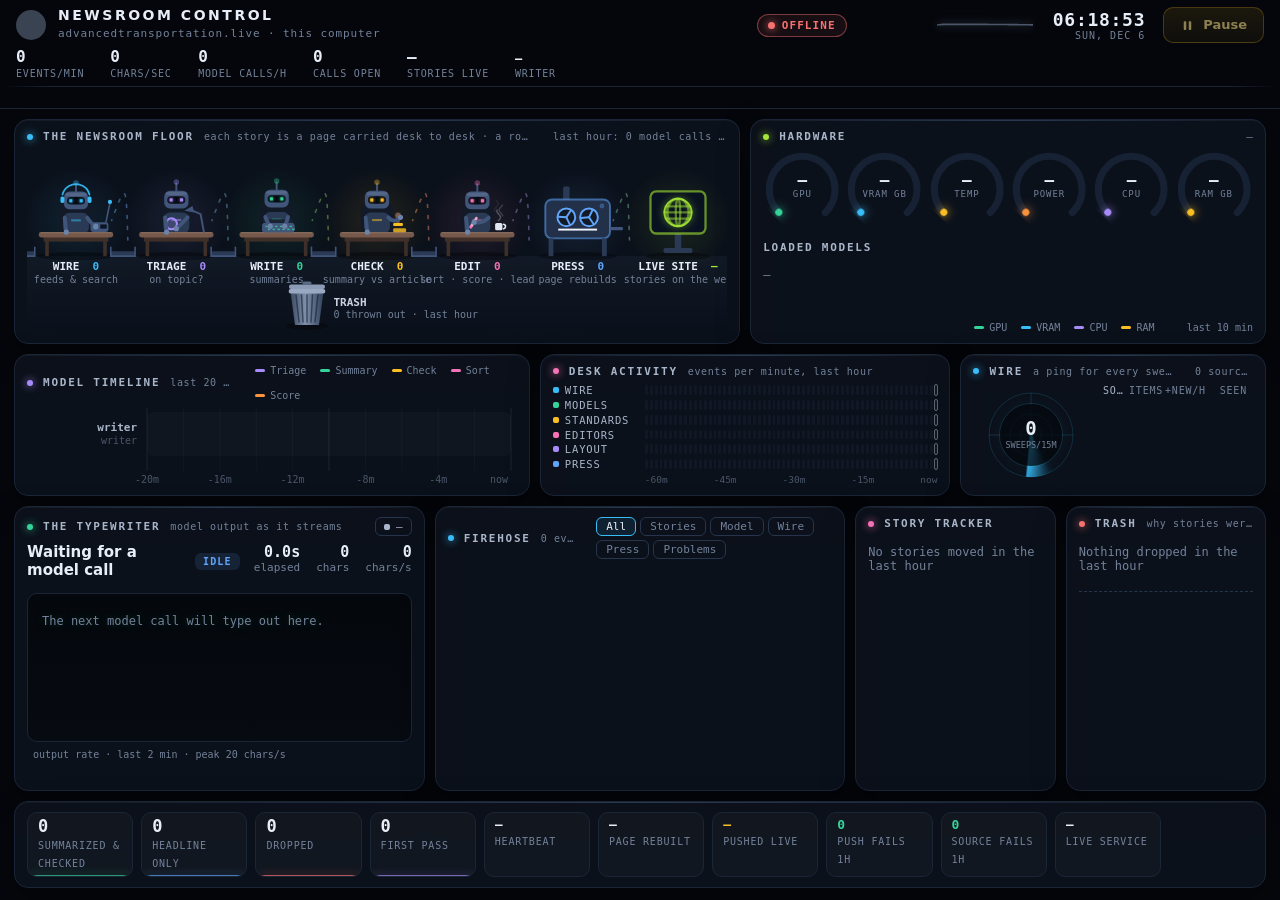
==== commit 2e0bd715: "Monitor: a trash can instead of the spike; in-trays show every waiting page with its count Co-Author" ====
--- a/monitor/index.html
+++ b/monitor/index.html
@@ -352,7 +352,7 @@
 
 <main>
   <section class="panel a-pipe">
-    <div class="ph"><span class="dot"></span><h2>The newsroom floor</h2><span class="tag">each story is a page carried desk to desk · a robot works each desk · dropped pages go on the spike</span><span class="spacer"></span><span class="tag" id="pipe-tag"></span></div>
+    <div class="ph"><span class="dot"></span><h2>The newsroom floor</h2><span class="tag">each story is a page carried desk to desk · a robot works each desk · thrown-out pages go in the trash</span><span class="spacer"></span><span class="tag" id="pipe-tag"></span></div>
     <div class="grow"><canvas id="pipe"></canvas></div>
     <div class="hourrow">
       <div><b id="hr-sweeps">0</b><span>sweeps/h</span></div>
@@ -444,7 +444,7 @@
   </section>
 
   <section class="panel a-spike">
-    <div class="ph"><span class="dot" style="--c:var(--bad)"></span><h2>The spike</h2><span class="tag">why dropped, last hour</span></div>
+    <div class="ph"><span class="dot" style="--c:var(--bad)"></span><h2>Trash</h2><span class="tag">why stories were thrown out, last hour</span></div>
     <div class="reasons" id="reasons"><div class="empty">Nothing dropped yet</div></div>
     <div class="spiked" id="spiked"></div>
   </section>
@@ -822,14 +822,14 @@
   /* pipeline: the newsroom floor. A little robot works at each desk; every story is a page. A page flies along the
      line, waits in the next desk's in-tray, lies on the desk while a model works on it (characters of the model's
      output float up from the desk), then flies on, marked by each desk: lines of text from Write, a check from Check,
-     a flag from Edit. Dropped pages land on the spike; the press prints the ones that reach the page; pushes fly to
+     a flag from Edit. Dropped pages crumple into the trash; the press prints the ones that reach the page; pushes fly to
      the live site. */
-  var balls = [], sparks = [], bursts = [], glyphs = [], pipeW = 1000, pipeH = 200, ballSeq = 0, spikeFlash = 0;
-  var QUEUE_MAX = 12, QUEUE_TTL = 6 * 60e3, DOCK_TTL = 5 * 60e3, TRAY_SHOWN = 6;
+  var balls = [], sparks = [], bursts = [], glyphs = [], pipeW = 1000, pipeH = 200, ballSeq = 0, trashLid = 0;
+  var QUEUE_MAX = 12, QUEUE_TTL = 6 * 60e3, DOCK_TTL = 5 * 60e3, STACK = 6;
   var WOOD = "#3E3029", WOOD_TOP = "#76594A", METAL = "#41557A", METAL_D = "#2A3A55", HAND = "#6C82A8", VISOR = "#050A12", PAPER = "#EEF2F8";
   var TOOLS = { wire: "radio", triage: "magnify", write: "type", check: "stamp", edit: "pencil" };
   // The floor's scale: as big as the canvas allows, with room for the headline above a desk, the labels below it and
-  // the spike at the bottom, and without desks touching.
+  // the trash at the bottom, and without desks touching.
   function sc(h) { var gap = (pipeW - 2 * Math.min(80, pipeW * .07)) / (NODES.length - 1); return Math.max(.6, Math.min(1.7, (h - 92) / 52, gap / 62)); }
   function nodePos(id, w, h) { var n = NODE[id], side = Math.min(80, w * .07); return { x: side + n.i * (w - 2 * side) / (NODES.length - 1), y: 36 * sc(h) + 22 }; }
   function deskSpot(id, kind) {  // where pages go at a desk: the in-tray, the desk top, or into the machine
@@ -859,7 +859,7 @@
     for (var i = 0; i < count; i++) trip(newBall(from), to, to === "site" ? "absorb" : "queue", i * 220);
     pulse(from);
   }
-  function spawnDrop(from) { var b = queued(from)[0] || newBall(from); b.call = null; trip(b, "spike", "fall", 0, 1300); }
+  function spawnDrop(from) { var b = queued(from)[0] || newBall(from); b.call = null; trip(b, "trash", "fall", 0, 1300); }
   function dock(e) {
     var at = job(e.purpose).node, b = queued(at)[0], waiting = !!b;
     if (!b) b = newBall(prevNode(at));  // came in some other way (the backlog, a restart): fly in from the desk before
@@ -871,7 +871,7 @@
     if (!b) { b = newBall(at); var d = deskSpot(at, "desk"); b.x = d.x; b.y = d.y; }
     b.call = null;
     NODE[at].done = performance.now();
-    if (c.ok === false) return trip(b, "spike", "fall", 0, 1300);
+    if (c.ok === false) return trip(b, "trash", "fall", 0, 1300);
     if (c.purpose === "story_summary") b.marks.text = true;
     if (c.purpose === "entailment") b.marks.check = true;
     if (c.purpose === "live_sort" || c.purpose === "live_score") b.marks.flag = true;
@@ -903,7 +903,7 @@
   }
   function arrive(b, now) {
     b.arrived = true; b.at = b.to;
-    if (b.mode === "fall") { spikeFlash = 1; b.gone = true; return; }
+    if (b.mode === "fall") { trashLid = 1; b.gone = true; return; }
     if (b.mode === "absorb") { var m = deskSpot(b.to, "mouth"); burst(m.x, m.y, NODE[b.to].c, true); NODE[b.to].glow = 1; b.gone = true; return; }
     if (b.mode === "dock") { var d = deskSpot(b.to, "desk"); burst(d.x, d.y, NODE[b.to].c, false); NODE[b.to].glow = 1; return; }
     pulse(b.to);
@@ -1071,20 +1071,39 @@
     [-.45, 0, .45].forEach(function (f) { var yy = gy + f * r, half = Math.sqrt(1 - f * f) * r; g.beginPath(); g.moveTo(gx - half, yy); g.lineTo(gx + half, yy); g.stroke(); });
     n.hits.forEach(function (t) { var kk = (now - t) / 1400; g.strokeStyle = alpha(n.c, .9 * (1 - kk)); g.lineWidth = 1.3 * s; g.beginPath(); g.arc(gx, y - 24 * s, 3 * s + kk * 16 * s, Math.PI * 1.15, Math.PI * 1.85); g.stroke(); });
   }
-  function drawSpike(g, x, y, s, now) {
-    var m = Math.min(7, S.drops.length);
-    g.fillStyle = "rgba(0,0,0,.35)"; g.beginPath(); g.ellipse(x, y + 7, 13, 2.2, 0, 0, 7); g.fill();
-    g.fillStyle = "#4B5563"; roundRect(g, x - 10, y + 2, 20, 4.5, 2); g.fill();
-    for (var i = 0; i < m; i++) drawPage(g, x + (((i * 37) % 7) - 3) * .8, y - 1 - i * 2.4, s, (((i * 53) % 11) - 5) * .08, { c: C.bad, marks: {} }, .92, .85);
-    var top = y - 26;
-    var steel = g.createLinearGradient(x - 1.5, 0, x + 1.5, 0); steel.addColorStop(0, "#64748B"); steel.addColorStop(.5, "#E2E8F0"); steel.addColorStop(1, "#64748B");
-    g.fillStyle = steel; g.beginPath(); g.moveTo(x - 1.3, y + 2); g.lineTo(x - 1.1, top + 4); g.lineTo(x, top); g.lineTo(x + 1.1, top + 4); g.lineTo(x + 1.3, y + 2); g.closePath(); g.fill();
+  function crumple(g, x, y, r, rot, a) {  // a balled-up page
+    g.save(); g.translate(x, y); g.rotate(rot); g.globalAlpha = a;
+    g.fillStyle = PAPER; g.beginPath();
+    for (var i = 0; i < 9; i++) { var ang = i / 9 * 6.283, rr = r * (.78 + ((i * 7) % 5) * .07); if (i) g.lineTo(Math.cos(ang) * rr, Math.sin(ang) * rr); else g.moveTo(Math.cos(ang) * rr, Math.sin(ang) * rr); }
+    g.closePath(); g.fill();
+    g.strokeStyle = "#A7B3C4"; g.lineWidth = Math.max(.6, r * .12); g.beginPath();
+    g.moveTo(-r * .5, -r * .2); g.lineTo(r * .1, r * .1); g.lineTo(r * .45, -r * .35); g.moveTo(-r * .2, r * .5); g.lineTo(r * .2, r * .15); g.stroke();
+    g.restore();
+  }
+  // The trash can: dropped pages crumple and land in it; it fills up with the hour's drops.
+  function drawTrash(g, x, y, s, now) {
+    var z = Math.max(.9, Math.min(1.5, s)), w = 22 * z, hgt = 24 * z, top = y - hgt, lid = trashLid;
+    g.fillStyle = "rgba(0,0,0,.35)"; g.beginPath(); g.ellipse(x, y + 1, w * .65, 2.6 * z, 0, 0, 7); g.fill();
+    // paper inside, showing over the rim as it fills (up to 6 balls)
+    var n = Math.min(6, Math.ceil(S.drops.length / 4));
+    for (var i = 0; i < n; i++) crumple(g, x + (((i * 37) % 9) - 4) * 1.6 * z, top + 1.5 * z - (i > 2 ? 3.5 * z : 0), 3.6 * z, i * 1.3, 1);
+    var body = g.createLinearGradient(x - w / 2, 0, x + w / 2, 0);
+    body.addColorStop(0, "#3B4A63"); body.addColorStop(.45, "#7E8FAA"); body.addColorStop(1, "#33415A");
+    g.fillStyle = body; g.beginPath(); g.moveTo(x - w / 2, top + 2 * z); g.lineTo(x + w / 2, top + 2 * z); g.lineTo(x + w / 2 - 3 * z, y); g.lineTo(x - w / 2 + 3 * z, y); g.closePath(); g.fill();
+    g.strokeStyle = "rgba(15,23,42,.55)"; g.lineWidth = 1 * z;
+    for (var r = -2; r <= 2; r++) { g.beginPath(); g.moveTo(x + r * w / 6, top + 4 * z); g.lineTo(x + r * (w - 6 * z) / 6, y - 2 * z); g.stroke(); }
+    g.fillStyle = "#9AA9C2"; roundRect(g, x - w / 2 - 1.2 * z, top, w + 2.4 * z, 3 * z, 1.4 * z); g.fill();  // rim
+    // the lid flips open when something is thrown out
+    g.save(); g.translate(x + w / 2 + 1 * z, top); g.rotate(-lid * 1.9);
+    g.fillStyle = "#8C9BB5"; roundRect(g, -w - 2 * z, -3 * z, w + 2 * z, 3 * z, 1.4 * z); g.fill();
+    g.fillStyle = "#5B6B86"; roundRect(g, -w / 2 - 4 * z, -5 * z, 6 * z, 2.2 * z, 1 * z); g.fill();
+    g.restore();
+    if (trashLid > .05) for (var k = 0; k < 3; k++) { g.strokeStyle = alpha("#CBD5E1", trashLid * .6); g.lineWidth = 1; g.beginPath(); g.moveTo(x - 6 * z + k * 6 * z, top - 4 * z - (1 - trashLid) * 6 * z); g.lineTo(x - 7 * z + k * 6 * z, top - 8 * z - (1 - trashLid) * 8 * z); g.stroke(); }
+    trashLid = Math.max(0, trashLid - .02);
     g.textAlign = "left"; g.textBaseline = "middle";
-    g.fillStyle = alpha(C.bad, .75 + spikeFlash * .25); g.font = "700 11px " + MONO; g.fillText("THE SPIKE", x + 16, y - 10);
-    g.fillStyle = C.dim; g.font = "10px " + MONO; g.fillText(fmt(S.drops.length) + " dropped · last hour", x + 16, y + 3);
-    if (spikeFlash > .05) { g.strokeStyle = alpha(C.bad, spikeFlash); g.lineWidth = 1.5; g.beginPath(); g.arc(x, top + 6, 6 + (1 - spikeFlash) * 14, 0, 7); g.stroke(); }
-    spikeFlash *= .94;
-    return { x: x, y: top + 2 };
+    g.fillStyle = "#CBD5E1"; g.font = "700 11px " + MONO; g.fillText("TRASH", x + w / 2 + 10, y - hgt * .62);
+    g.fillStyle = C.dim; g.font = "10px " + MONO; g.fillText(fmt(S.drops.length) + " thrown out · last hour", x + w / 2 + 10, y - hgt * .62 + 13);
+    return { x: x, y: top - 2 * z };
   }
   function drawPipe(now) {
     var f = fit($("pipe")), g = f.g, w = f.w, h = f.h, busy = {};
@@ -1102,7 +1121,7 @@
       g.beginPath(); g.moveTo(a.x + 22 * s, a.y - 6 * s); g.bezierCurveTo((a.x + b2.x) / 2, ly, (a.x + b2.x) / 2, ly, b2.x - 30 * s, b2.y + 6 * s); g.stroke();
     }
     g.setLineDash([]);
-    var spikeTop = drawSpike(g, w / 2 - 60, h - 14, s, now);
+    var trashTop = drawTrash(g, w / 2 - 70, h - 8, s, now);
     var docked = {};
     balls.forEach(function (b) { if (b.arrived && b.mode === "dock" && !b.gone) (docked[b.at] = docked[b.at] || []).push(b); });
     NODES.forEach(function (n) { drawStation(g, n, now, busy[n.id] || 0, docked[n.id] || []); });
@@ -1128,7 +1147,7 @@
       if (!b.arrived) {
         if (k < 0) return true;
         if (k >= 1) { arrive(b, now); return !b.gone; }
-        var end = b.mode === "fall" ? spikeTop : b.mode === "dock" ? deskSpot(b.to, "desk") : b.mode === "absorb" ? deskSpot(b.to, "mouth") : deskSpot(b.to, "tray");
+        var end = b.mode === "fall" ? trashTop : b.mode === "dock" ? deskSpot(b.to, "desk") : b.mode === "absorb" ? deskSpot(b.to, "mouth") : deskSpot(b.to, "tray");
         var e = k < .5 ? 2 * k * k : 1 - Math.pow(-2 * k + 2, 2) / 2, tx, ty, rot;
         if (b.mode === "fall") { tx = b.sx + (end.x - b.sx) * k; ty = b.sy + (end.y - b.sy) * k * k; rot = k * 9; }
         else {
@@ -1141,20 +1160,29 @@
         g.save(); g.shadowColor = b.mode === "fall" ? C.bad : b.c; g.shadowBlur = 10; g.restore();
         var glowR = g.createRadialGradient(tx, ty, 0, tx, ty, 12 * Math.max(.78, s)); glowR.addColorStop(0, alpha(b.mode === "fall" ? C.bad : b.c, .35)); glowR.addColorStop(1, alpha(b.c, 0));
         g.fillStyle = glowR; g.beginPath(); g.arc(tx, ty, 12 * Math.max(.78, s), 0, 7); g.fill();
-        drawPage(g, tx, ty, s, rot, b.mode === "fall" ? { c: C.bad, marks: b.marks } : b, fadeK, 1.15);
+        if (b.mode === "fall" && k > .35) { trashLid = Math.max(trashLid, Math.min(1, (k - .35) * 3)); }
+        if (b.mode === "fall" && k > .45) crumple(g, tx, ty, 4.5 * Math.max(.9, Math.min(1.5, s)) * (1.25 - k * .4), rot, fadeK);
+        else drawPage(g, tx, ty, s, rot, b.mode === "fall" ? { c: C.bad, marks: b.marks } : b, fadeK, b.mode === "fall" ? 1.15 * (1 - k) + .3 : 1.15);
         return true;
       }
       if (b.mode === "dock") { if (b.title) titles[b.at] = b.title; return true; }  // drawn on its desk
       var slot = queued(b.at).indexOf(b), tray = deskSpot(b.at, "tray");
       if (slot < 0) slot = 0;
-      if (slot < TRAY_SHOWN || b.fade) {
-        var txq = tray.x + ((slot * 7) % 3 - 1) * .8 * s, tyq = tray.y - slot * 2.2 * s;
+      {
+        var col = Math.floor(slot / STACK), row = slot % STACK, pz = Math.max(.78, s);
+        var txq = tray.x - col * 12 * pz + ((slot * 7) % 3 - 1) * .6 * s, tyq = tray.y - row * 2.6 * pz;
         b.x += (txq - b.x) * .2; b.y += (tyq - b.y) * .2;
         drawPage(g, b.x, b.y, s, ((slot * 5) % 7 - 3) * .03, b, fadeK, .9);
       }
       return true;
     });
-    NODES.forEach(function (n) { var q = queued(n.id).length; if (q > TRAY_SHOWN) { var tr = deskSpot(n.id, "tray"); g.fillStyle = n.c; g.font = "600 10px " + MONO; g.textAlign = "center"; g.fillText("+" + (q - TRAY_SHOWN), tr.x, tr.y - TRAY_SHOWN * 2.2 * s - 9 * Math.max(.78, s)); } });
+    // the number waiting, on a badge above the in-tray's stack
+    NODES.forEach(function (n) {
+      var q = queued(n.id).length; if (!q) return;
+      var tr = deskSpot(n.id, "tray"), pz = Math.max(.78, s), bx = tr.x - (q > STACK ? 6 * pz : 0), by = tr.y - (Math.min(q, STACK) - 1) * 2.6 * pz - 6 * pz - 8;
+      g.save(); g.shadowColor = n.c; g.shadowBlur = 8; g.fillStyle = n.c; g.beginPath(); g.arc(bx, by, 7, 0, 7); g.fill(); g.restore();
+      g.fillStyle = "#05070C"; g.font = "700 10px " + MONO; g.textAlign = "center"; g.textBaseline = "middle"; g.fillText(String(q), bx, by + .5);
+    });
     if (balls.length > 260) balls.splice(0, balls.length - 260);
     // arrival rings, sparks and the model's characters
     bursts = bursts.filter(function (bu) {
